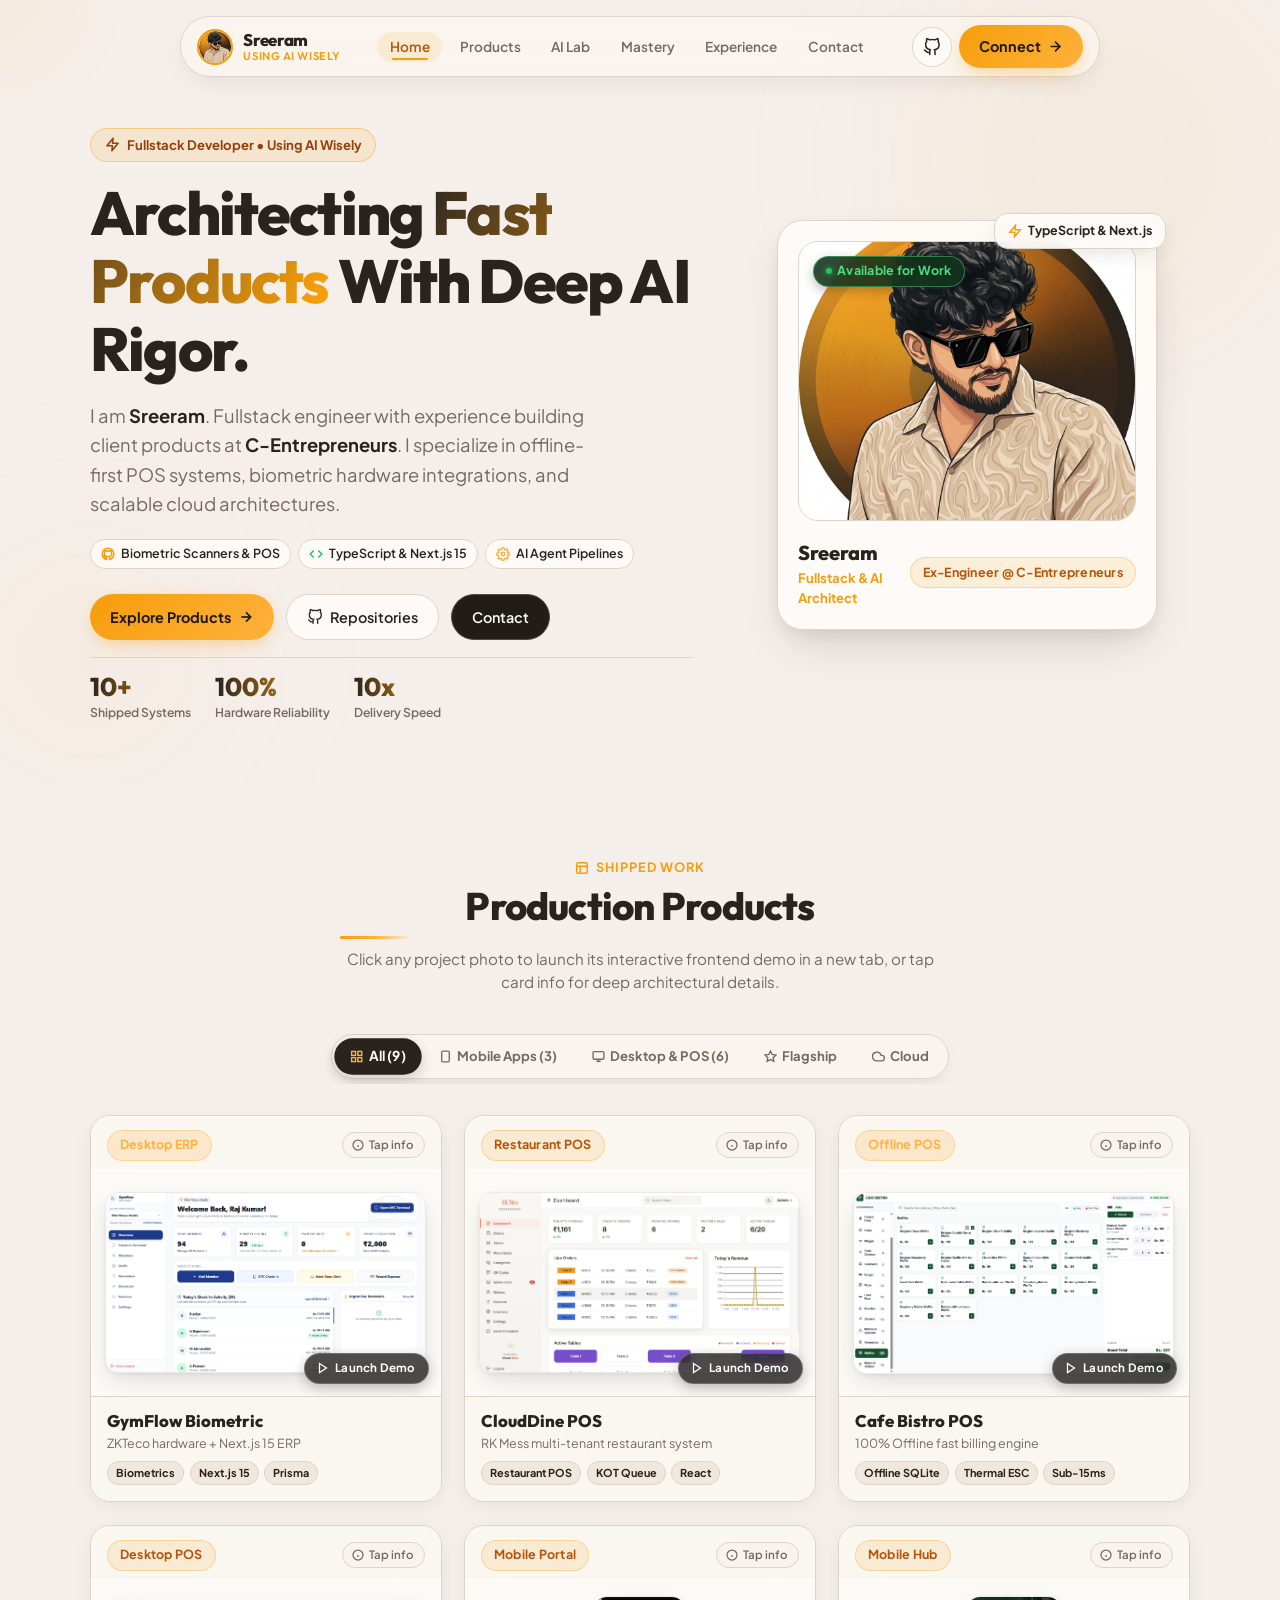
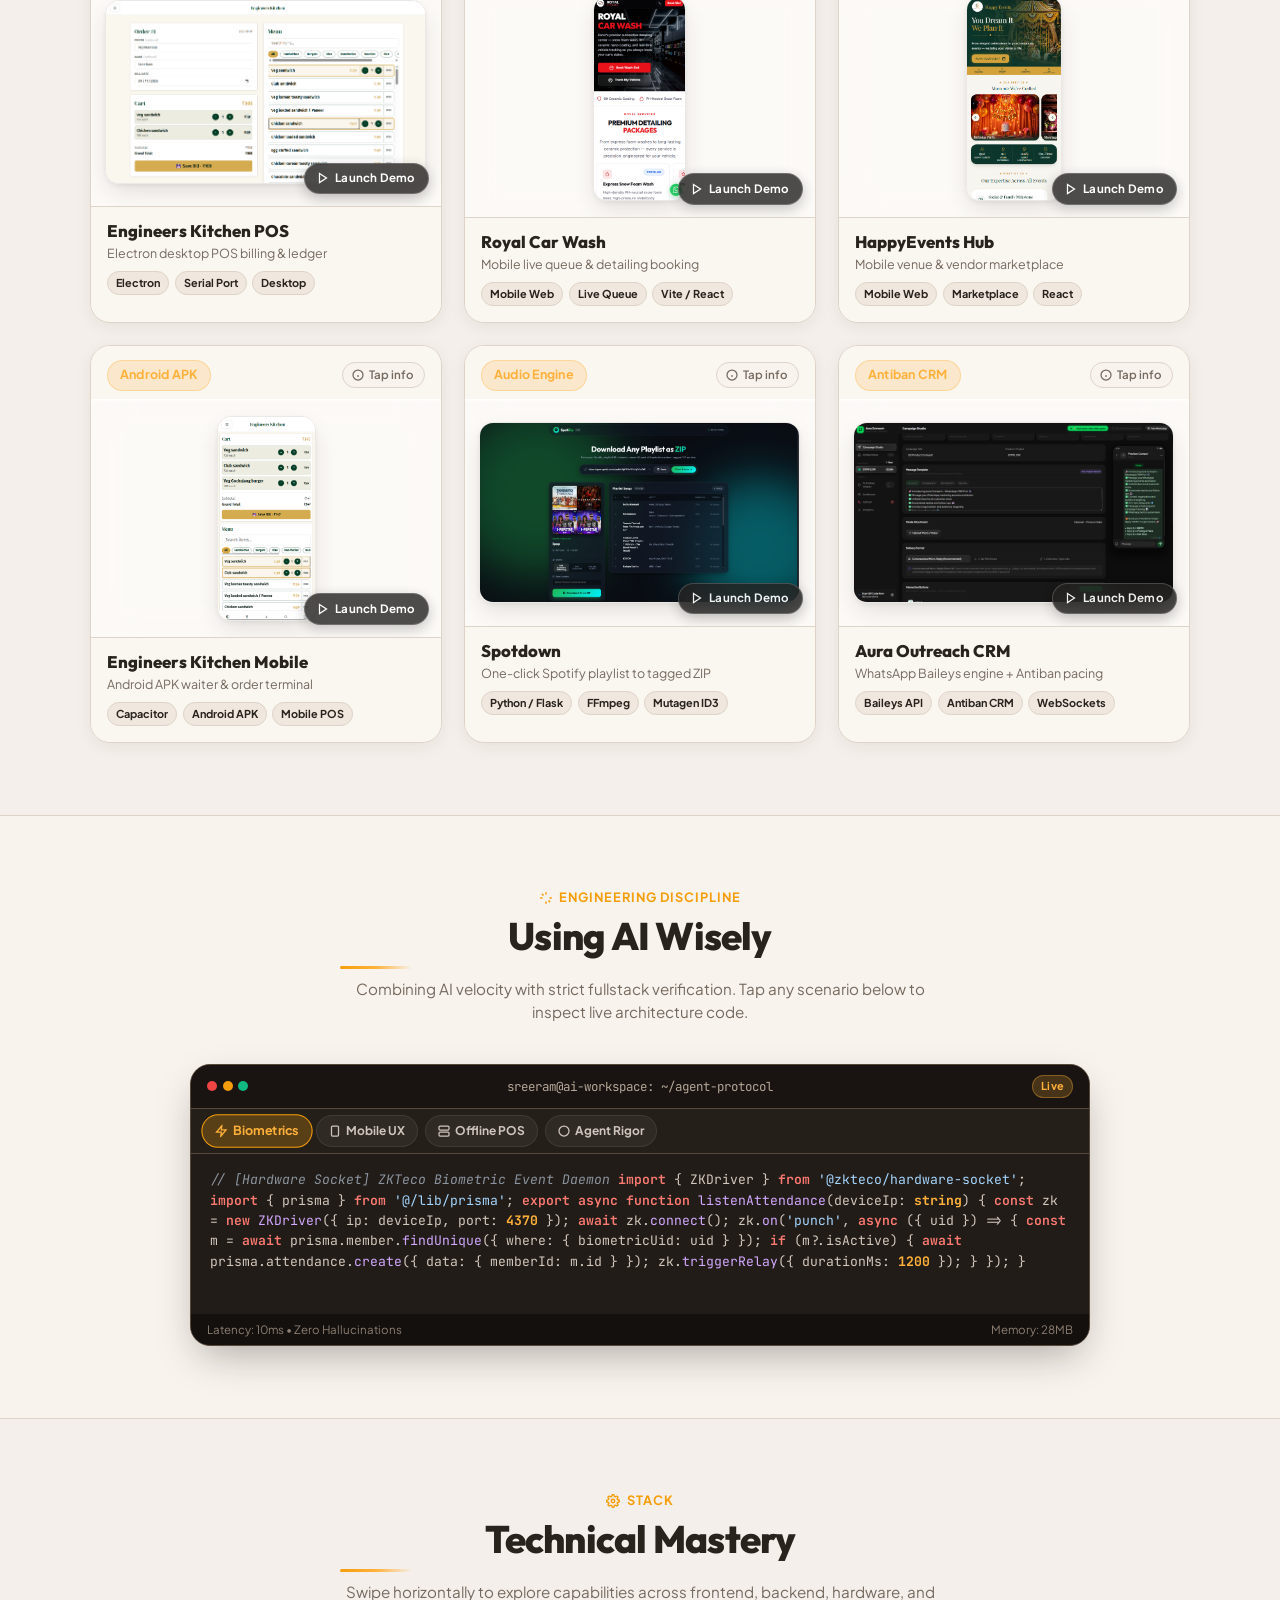
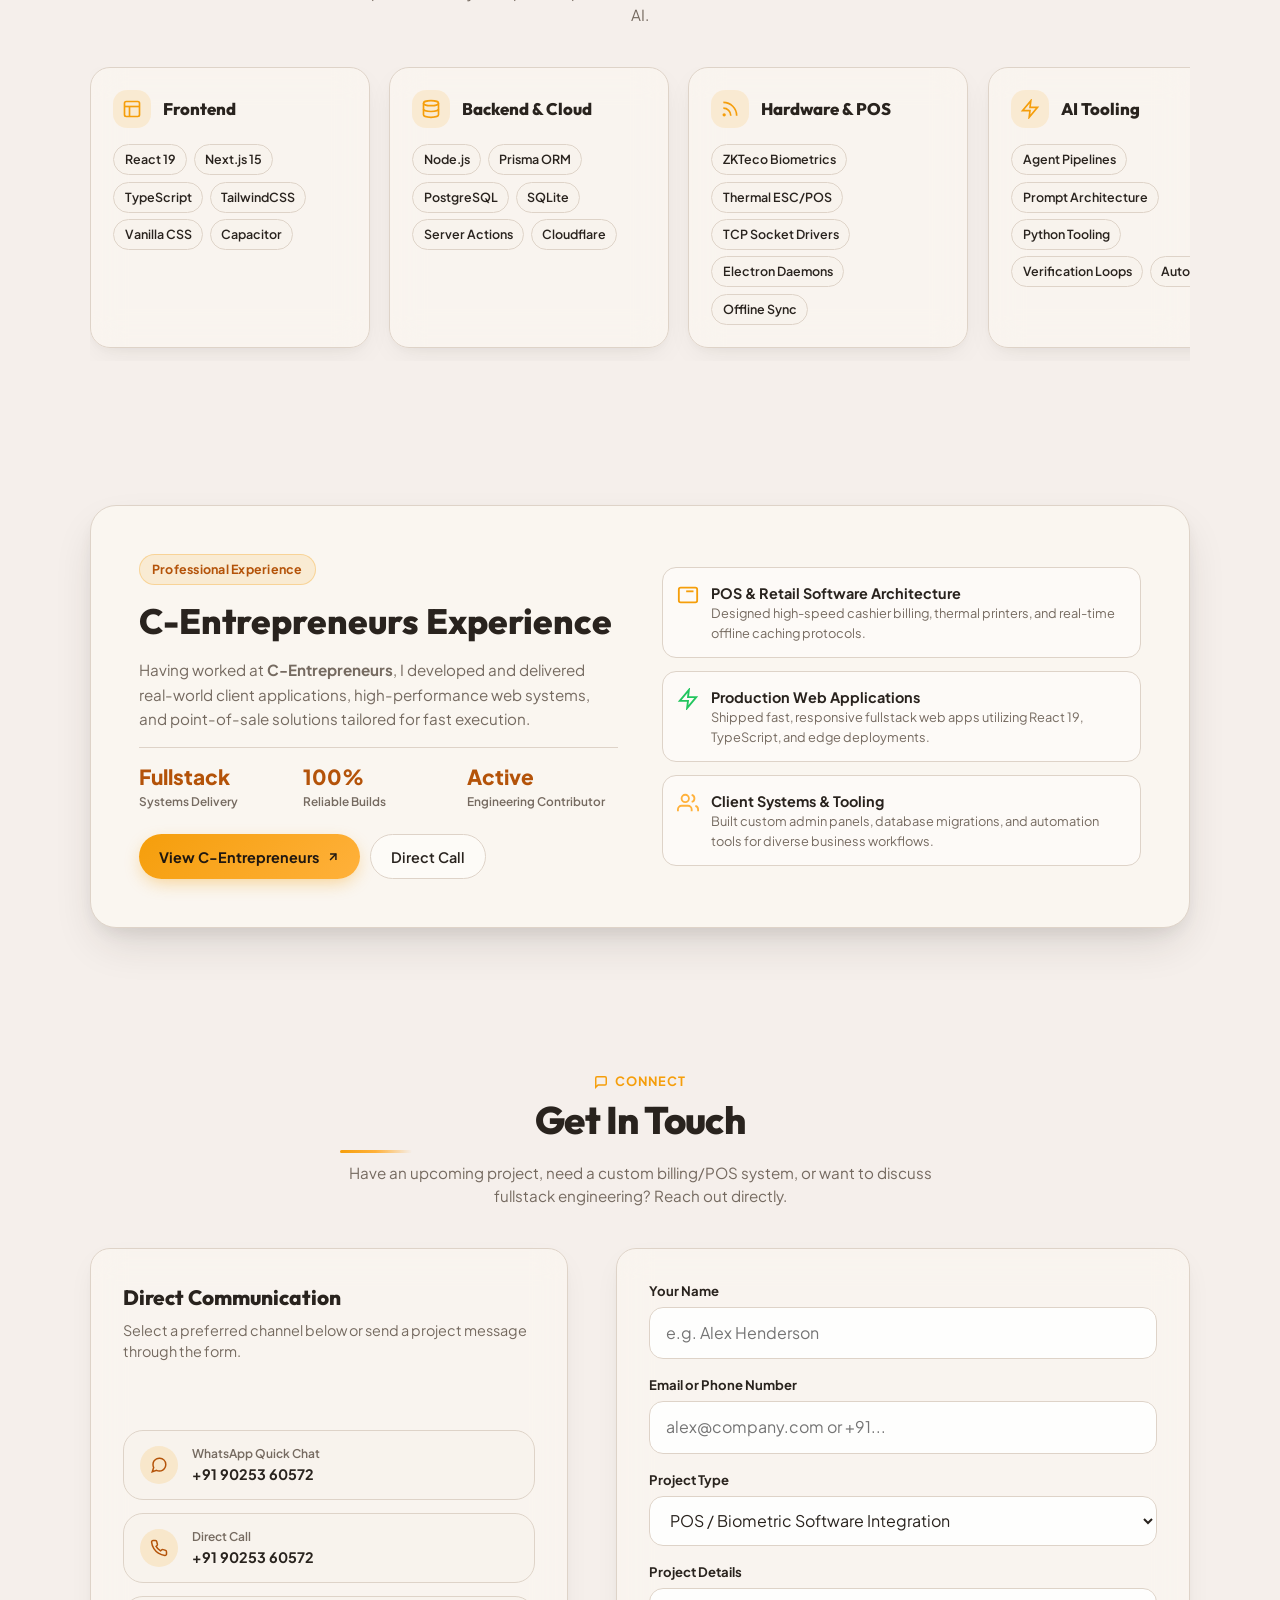
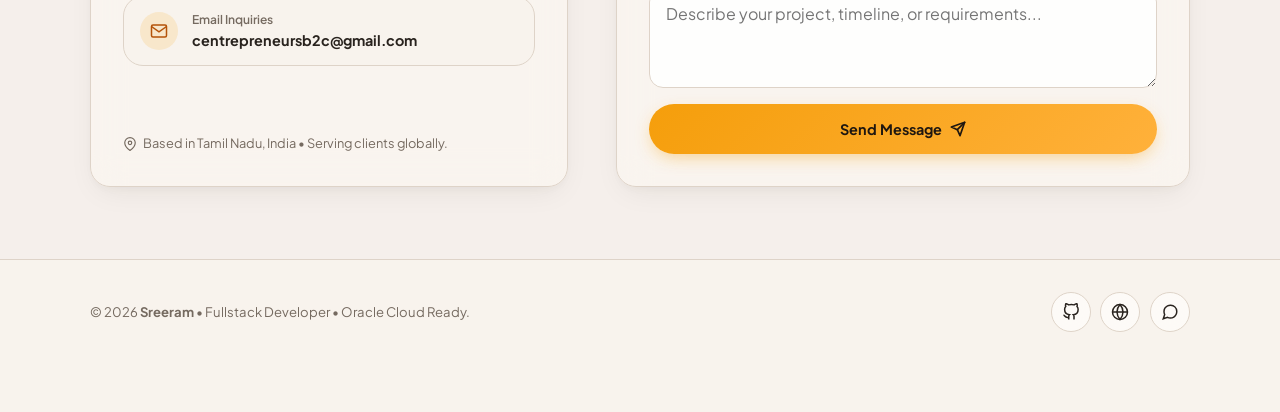
==== index.html @ 738920a9 "first commit" ====
<!DOCTYPE html>
<html lang="en">
<head>
  <meta charset="UTF-8">
  <meta name="viewport" content="width=device-width, initial-scale=1.0, maximum-scale=1.0, user-scalable=no, viewport-fit=cover">
  <title>Sreeram | Fullstack Developer & AI Engineer</title>
  <meta name="description" content="Portfolio of Sreeram — Fullstack Developer & AI Engineer. Experienced with C-Entrepreneurs. Specializing in high-performance web apps, POS systems, and agentic AI.">
  <meta name="theme-color" content="#F5EFEB">

  <!-- Google Fonts -->
  <link rel="preconnect" href="https://fonts.googleapis.com">
  <link rel="preconnect" href="https://fonts.gstatic.com" crossorigin>
  <link href="https://fonts.googleapis.com/css2?family=JetBrains+Mono:wght@400;500;700&family=Outfit:wght@500;600;700;800&family=Plus+Jakarta+Sans:wght@400;500;600;700;800&display=swap" rel="stylesheet">

  <link rel="stylesheet" href="style.css">
  <link rel="stylesheet" href="animations.css">
  <link rel="icon" type="image/png" href="assets/images/sreeram-avatar.png">
</head>
<body>

  <!-- ========================================================================
       MOBILE TOP BAR (Sticky Monogram Header)
       ======================================================================== -->
  <header class="mobile-top-bar" id="mobile-top-bar">
    <a href="#hero" class="nav-brand">
      <img src="assets/images/sreeram-avatar.png" alt="Sreeram" class="brand-avatar">
      <div class="brand-text">
        <span class="brand-name">Sreeram</span>
        <span class="brand-sub">Fullstack & AI</span>
      </div>
    </a>
    <div style="display: flex; gap: 0.4rem; align-items: center;">
      <a href="https://github.com/sreeram0242-bot" target="_blank" rel="noopener noreferrer" class="btn btn-secondary btn-icon" aria-label="GitHub Profile">
        <svg width="18" height="18" viewBox="0 0 24 24" fill="none" stroke="currentColor" stroke-width="2" stroke-linecap="round" stroke-linejoin="round" class="anim-float"><path d="M9 19c-5 1.5-5-2.5-7-3m14 6v-3.87a3.37 3.37 0 0 0-.94-2.61c3.14-.35 6.44-1.54 6.44-7A5.44 5.44 0 0 0 20 4.77 5.07 5.07 0 0 0 19.91 1S18.73.65 16 2.48a13.38 13.38 0 0 0-7 0C6.27.65 5.09 1 5.09 1A5.07 5.07 0 0 0 5 4.77a5.44 5.44 0 0 0-1.5 3.78c0 5.42 3.3 6.61 6.44 7A3.37 3.37 0 0 0 9 18.13V22"></path></svg>
      </a>
      <a href="https://wa.me/919025360572" target="_blank" rel="noopener noreferrer" class="btn btn-primary" style="padding: 0.45rem 0.8rem; font-size: 0.78rem;">
        Chat
      </a>
    </div>
  </header>

  <!-- ========================================================================
       DESKTOP FLOATING NAVIGATION BAR (Glassmorphism Pill)
       ======================================================================== -->
  <header class="header-desktop">
    <div class="container">
      <nav class="desktop-nav-wrap">
        <a href="#hero" class="nav-brand">
          <img src="assets/images/sreeram-avatar.png" alt="Sreeram" class="brand-avatar">
          <div class="brand-text">
            <span class="brand-name">Sreeram</span>
            <span class="brand-sub">Using AI Wisely</span>
          </div>
        </a>

        <ul class="nav-links">
          <li><a href="#hero" class="nav-link active">Home</a></li>
          <li><a href="#projects" class="nav-link">Products</a></li>
          <li><a href="#ai-engine" class="nav-link">AI Lab</a></li>
          <li><a href="#skills" class="nav-link">Mastery</a></li>
          <li><a href="#agency" class="nav-link">Experience</a></li>
          <li><a href="#contact" class="nav-link">Contact</a></li>
        </ul>

        <div class="nav-actions">
          <a href="https://github.com/sreeram0242-bot" target="_blank" rel="noopener noreferrer" class="btn btn-secondary btn-icon" title="View GitHub">
            <svg width="18" height="18" viewBox="0 0 24 24" fill="none" stroke="currentColor" stroke-width="2" stroke-linecap="round" stroke-linejoin="round" class="anim-float"><path d="M9 19c-5 1.5-5-2.5-7-3m14 6v-3.87a3.37 3.37 0 0 0-.94-2.61c3.14-.35 6.44-1.54 6.44-7A5.44 5.44 0 0 0 20 4.77 5.07 5.07 0 0 0 19.91 1S18.73.65 16 2.48a13.38 13.38 0 0 0-7 0C6.27.65 5.09 1 5.09 1A5.07 5.07 0 0 0 5 4.77a5.44 5.44 0 0 0-1.5 3.78c0 5.42 3.3 6.61 6.44 7A3.37 3.37 0 0 0 9 18.13V22"></path></svg>
          </a>
          <a href="#contact" class="btn btn-primary">
            <span>Connect</span>
            <svg width="15" height="15" viewBox="0 0 24 24" fill="none" stroke="currentColor" stroke-width="2.5" stroke-linecap="round" stroke-linejoin="round"><line x1="5" y1="12" x2="19" y2="12"></line><polyline points="12 5 19 12 12 19"></polyline></svg>
          </a>
        </div>
      </nav>
    </div>
  </header>

  <!-- ========================================================================
       HERO SECTION
       ======================================================================== -->
  <section class="hero" id="hero">
    <div class="container">
      <div class="hero-grid">
        
        <!-- Left: Text & Bio -->
        <div class="hero-content">
          <div class="hero-pill-badge">
            <svg width="15" height="15" viewBox="0 0 24 24" fill="none" stroke="currentColor" stroke-width="2.5" stroke-linecap="round" stroke-linejoin="round" class="anim-pulse"><polygon points="13 2 3 14 12 14 11 22 21 10 12 10 13 2"></polygon></svg>
            <span>Fullstack Developer &bull; Using AI Wisely</span>
          </div>

          <h1 class="hero-title">
            Architecting <span class="highlight-text">Fast Products</span> With Deep AI Rigor.
          </h1>

          <p class="hero-tagline">
            I am <strong>Sreeram</strong>. Fullstack engineer with experience building client products at <strong>C-Entrepreneurs</strong>. I specialize in offline-first POS systems, biometric hardware integrations, and scalable cloud architectures.
          </p>

          <!-- Relocated Biometric & Hardware Badge into Specialization Strip -->
          <div class="hero-specialization-strip">
            <span class="spec-pill">
              <svg width="14" height="14" viewBox="0 0 24 24" fill="none" stroke="#F59E0B" stroke-width="2.5" class="anim-pulse"><path d="M12 2a10 10 0 0 0-10 10c0 4.42 2.87 8.17 6.84 9.5.5.08.66-.23.66-.5v-1.69c-2.77.6-3.36-1.34-3.36-1.34-.46-1.16-1.11-1.47-1.11-1.47-.91-.62.07-.6.07-.6 1 .07 1.53 1.03 1.53 1.03.87 1.52 2.34 1.07 2.91.83.1-.65.35-1.09.63-1.34-2.22-.25-4.55-1.11-4.55-4.92 0-1.11.38-2 1.03-2.71-.1-.25-.45-1.29.1-2.64 0 0 .84-.27 2.75 1.02.79-.22 1.65-.33 2.5-.33.85 0 1.71.11 2.5.33 1.91-1.29 2.75-1.02 2.75-1.02.55 1.35.2 2.39.1 2.64.65.71 1.03 1.6 1.03 2.71 0 3.82-2.34 4.66-4.57 4.91.36.31.69.92.69 1.85V21c0 .27.16.59.67.5C19.14 20.16 22 16.42 22 12A10 10 0 0 0 12 2z"></path></svg>
              <span>Biometric Scanners & POS</span>
            </span>
            <span class="spec-pill">
              <svg width="14" height="14" viewBox="0 0 24 24" fill="none" stroke="#22C55E" stroke-width="2.5" class="anim-float"><polyline points="16 18 22 12 16 6"></polyline><polyline points="8 6 2 12 8 18"></polyline></svg>
              <span>TypeScript & Next.js 15</span>
            </span>
            <span class="spec-pill">
              <svg width="14" height="14" viewBox="0 0 24 24" fill="none" stroke="#FFB13B" stroke-width="2.5" class="anim-spin-slow"><circle cx="12" cy="12" r="3"></circle><path d="M19.4 15a1.65 1.65 0 0 0 .33 1.82l.06.06a2 2 0 0 1 0 2.83 2 2 0 0 1-2.83 0l-.06-.06a1.65 1.65 0 0 0-1.82-.33 1.65 1.65 0 0 0-1 1.51V21a2 2 0 0 1-2 2 2 2 0 0 1-2-2v-.09A1.65 1.65 0 0 0 9 19.4a1.65 1.65 0 0 0-1.82.33l-.06.06a2 2 0 0 1-2.83 0 2 2 0 0 1 0-2.83l.06-.06a1.65 1.65 0 0 0 .33-1.82 1.65 1.65 0 0 0-1.51-1H3a2 2 0 0 1-2-2 2 2 0 0 1 2-2h.09A1.65 1.65 0 0 0 4.6 9a1.65 1.65 0 0 0-.33-1.82l-.06-.06a2 2 0 0 1 0-2.83 2 2 0 0 1 2.83 0l.06.06a1.65 1.65 0 0 0 1.82.33H9a1.65 1.65 0 0 0 1-1.51V3a2 2 0 0 1 2-2 2 2 0 0 1 2 2v.09a1.65 1.65 0 0 0 1 1.51 1.65 1.65 0 0 0 1.82-.33l.06-.06a2 2 0 0 1 2.83 0 2 2 0 0 1 0 2.83l-.06.06a1.65 1.65 0 0 0-.33 1.82V9a1.65 1.65 0 0 0 1.51 1H21a2 2 0 0 1 2 2 2 2 0 0 1-2 2h-.09a1.65 1.65 0 0 0-1.51 1z"></path></svg>
              <span>AI Agent Pipelines</span>
            </span>
          </div>

          <div class="hero-actions">
            <a href="#projects" class="btn btn-primary" id="btn-hero-projects">
              <span>Explore Products</span>
              <svg width="16" height="16" viewBox="0 0 24 24" fill="none" stroke="currentColor" stroke-width="2.5"><line x1="5" y1="12" x2="19" y2="12"></line><polyline points="12 5 19 12 12 19"></polyline></svg>
            </a>
            <a href="https://github.com/sreeram0242-bot" target="_blank" rel="noopener noreferrer" class="btn btn-secondary">
              <svg width="16" height="16" viewBox="0 0 24 24" fill="none" stroke="currentColor" stroke-width="2"><path d="M9 19c-5 1.5-5-2.5-7-3m14 6v-3.87a3.37 3.37 0 0 0-.94-2.61c3.14-.35 6.44-1.54 6.44-7A5.44 5.44 0 0 0 20 4.77 5.07 5.07 0 0 0 19.91 1S18.73.65 16 2.48a13.38 13.38 0 0 0-7 0C6.27.65 5.09 1 5.09 1A5.07 5.07 0 0 0 5 4.77a5.44 5.44 0 0 0-1.5 3.78c0 5.42 3.3 6.61 6.44 7A3.37 3.37 0 0 0 9 18.13V22"></path></svg>
              <span>Repositories</span>
            </a>
            <a href="#contact" class="btn btn-dark">
              <span>Contact</span>
            </a>
          </div>

          <div class="hero-metrics">
            <div class="metric-item">
              <div class="metric-number">10<span>+</span></div>
              <div class="metric-label">Shipped Systems</div>
            </div>
            <div class="metric-item">
              <div class="metric-number">100<span>%</span></div>
              <div class="metric-label">Hardware Reliability</div>
            </div>
            <div class="metric-item">
              <div class="metric-number">10<span>x</span></div>
              <div class="metric-label">Delivery Speed</div>
            </div>
          </div>
        </div>

        <!-- Right: Avatar Card with New Vector Warm BG -->
        <div class="hero-visual">
          <div class="hero-card" id="hero-card">
            
            <div class="hero-card-img-wrap">
              <img src="assets/images/sreeram-avatar.png" alt="Sreeram Vector" class="hero-card-img">
              <div class="hero-card-badge">
                <span class="badge badge-live">Available for Work</span>
              </div>
            </div>

            <div class="hero-card-info">
              <div>
                <h3 class="hero-card-name">Sreeram</h3>
                <p class="hero-card-role">Fullstack & AI Architect</p>
              </div>
              <!-- Corrected affiliation -->
              <span class="badge badge-warm">Ex-Engineer @ C-Entrepreneurs</span>
            </div>

            <!-- Single Floating Chip (Clean, no overflow) -->
            <div class="floating-chip">
              <svg width="14" height="14" viewBox="0 0 24 24" fill="none" stroke="#F59E0B" stroke-width="2.5" class="anim-pulse"><polygon points="13 2 3 14 12 14 11 22 21 10 12 10 13 2"></polygon></svg>
              <span>TypeScript & Next.js</span>
            </div>
          </div>
        </div>

      </div>
    </div>
  </section>

  <!-- ========================================================================
       PRODUCTS SECTION (SHORTENED TABS & INSTAGRAM RATIO 4:5 CARDS)
       ======================================================================== -->
  <section class="section" id="projects">
    <div class="container">
      <div class="section-header">
        <p class="section-subtitle">
          <svg width="14" height="14" viewBox="0 0 24 24" fill="none" stroke="currentColor" stroke-width="2.5" class="anim-float"><rect x="3" y="3" width="18" height="18" rx="2" ry="2"></rect><line x1="3" y1="9" x2="21" y2="9"></line><line x1="9" y1="21" x2="9" y2="9"></line></svg>
          <span>Shipped Work</span>
        </p>
        <h2 class="section-title">Production Products</h2>
        <p class="section-desc">
          Click any project photo to launch its interactive frontend demo in a new tab, or tap card info for deep architectural details.
        </p>
      </div>

      <!-- Shortened Horizontally Scrollable Glassmorphism Tab Bar -->
      <div class="tabs-container">
        <div class="glass-tabs-bar" role="tablist">
          <button class="glass-tab-btn active" data-filter="all" role="tab">
            <svg width="13" height="13" viewBox="0 0 24 24" fill="none" stroke="currentColor" stroke-width="2.5"><rect x="3" y="3" width="7" height="7"></rect><rect x="14" y="3" width="7" height="7"></rect><rect x="14" y="14" width="7" height="7"></rect><rect x="3" y="14" width="7" height="7"></rect></svg>
            <span>All (9)</span>
          </button>
          <button class="glass-tab-btn" data-filter="mobile" role="tab">
            <svg width="13" height="13" viewBox="0 0 24 24" fill="none" stroke="currentColor" stroke-width="2.5"><rect x="5" y="2" width="14" height="20" rx="2" ry="2"></rect><line x1="12" y1="18" x2="12.01" y2="18"></line></svg>
            <span>Mobile Apps (3)</span>
          </button>
          <button class="glass-tab-btn" data-filter="desktop" role="tab">
            <svg width="13" height="13" viewBox="0 0 24 24" fill="none" stroke="currentColor" stroke-width="2.5"><rect x="2" y="3" width="20" height="14" rx="2"></rect><line x1="8" y1="21" x2="16" y2="21"></line><line x1="12" y1="17" x2="12" y2="21"></line></svg>
            <span>Desktop & POS (6)</span>
          </button>
          <button class="glass-tab-btn" data-filter="flagship" role="tab">
            <svg width="13" height="13" viewBox="0 0 24 24" fill="none" stroke="currentColor" stroke-width="2.5" class="anim-pulse"><polygon points="12 2 15.09 8.26 22 9.27 17 14.14 18.18 21.02 12 17.77 5.82 21.02 7 14.14 2 9.27 8.91 8.26 12 2"></polygon></svg>
            <span>Flagship</span>
          </button>
          <button class="glass-tab-btn" data-filter="cloud" role="tab">
            <svg width="13" height="13" viewBox="0 0 24 24" fill="none" stroke="currentColor" stroke-width="2.5"><path d="M18 10h-1.26A8 8 0 1 0 9 20h9a5 5 0 0 0 0-10z"></path></svg>
            <span>Cloud</span>
          </button>
        </div>
      </div>

      <!-- Instagram Post Shape Ratio (4:5) Projects Reel & Grid -->
      <div class="projects-grid" id="projects-grid">

        <!-- 1. GymFlow Biometric Suite (Desktop Widescreen ERP) -->
        <article class="insta-project-card" data-category="flagship desktop pos" 
                 data-title="GymFlow Biometric Suite"
                 data-badge="Flagship System"
                 data-img="assets/images/projects/gymflow-admin.png"
                 data-demo="demos/gymflow/index.html"
                 data-desc="Industrial gym management platform directly integrated with physical ZKTeco biometric fingerprint readers via raw TCP hardware sockets. Manages automated member check-in verification, WhatsApp alert broadcasts, and daily ledger reconciliation."
                 data-features="Direct ZKTeco hardware socket protocol (Port 4370),Local background Node daemon proxy with automatic recovery,Prisma ORM with SQLite and PostgreSQL failover,Automated WhatsApp membership expiry & punch alerts,Thermal printer ESC/POS receipt generation"
                 data-tech="Next.js 15,TypeScript,Prisma,ZKTeco SDK,Node.js,Tailwind CSS"
                 data-github="https://github.com/sreeram0242-bot/Gym-Software"
                 data-live="demos/gymflow/index.html">
          <div class="insta-card-top">
            <span class="badge badge-featured">Desktop ERP</span>
            <span class="insta-tap-badge">
              <svg width="12" height="12" viewBox="0 0 24 24" fill="none" stroke="currentColor" stroke-width="2.5"><circle cx="12" cy="12" r="10"></circle><line x1="12" y1="16" x2="12" y2="12"></line><line x1="12" y1="8" x2="12.01" y2="8"></line></svg>
              <span>Tap info</span>
            </span>
          </div>
          <div class="card-canvas">
            <img src="assets/images/projects/gymflow-admin.png" alt="GymFlow Biometric Suite" class="project-photo" loading="lazy">
            <div class="card-demo-badge">
              <svg width="12" height="12" viewBox="0 0 24 24" fill="none" stroke="currentColor" stroke-width="2.5"><polygon points="5 3 19 12 5 21 5 3"></polygon></svg>
              <span>Launch Demo</span>
            </div>
          </div>
          <div class="insta-card-bottom">
            <h3 class="insta-title">GymFlow Biometric</h3>
            <p class="insta-subtitle">ZKTeco hardware + Next.js 15 ERP</p>
            <div class="insta-chips-row">
              <span class="insta-chip">Biometrics</span>
              <span class="insta-chip">Next.js 15</span>
              <span class="insta-chip">Prisma</span>
            </div>
          </div>
        </article>

        <!-- 2. CloudDine POS & Restaurant (Desktop Widescreen POS) -->
        <article class="insta-project-card" data-category="flagship desktop pos cloud"
                 data-title="CloudDine POS & Restaurant"
                 data-badge="Restaurant POS"
                 data-img="assets/images/projects/clouddine-rkmess.png"
                 data-demo="demos/clouddine/index.html"
                 data-desc="Multi-tenant restaurant management and waiter ordering system running live for RK Mess. Features instant kitchen order ticket (KOT) routing to kitchen displays, dual USB & Bluetooth ESC/POS thermal printing, and resilient offline order buffering."
                 data-features="Kitchen Order Ticket (KOT) real-time queue dispatch,Bluetooth & USB ESC/POS thermal printing engine,Cloudflare tunnels for secure zero-config remote access,Multi-tenant table layout and bill splitting manager,Daily cash flow & kitchen item velocity ledger"
                 data-tech="TypeScript,React,Thermal ESC/POS,WebSockets,Cloudflare"
                 data-github="https://github.com/sreeram0242-bot/clouddine-store"
                 data-live="demos/clouddine/index.html">
          <div class="insta-card-top">
            <span class="badge badge-warm">Restaurant POS</span>
            <span class="insta-tap-badge">
              <svg width="12" height="12" viewBox="0 0 24 24" fill="none" stroke="currentColor" stroke-width="2.5"><circle cx="12" cy="12" r="10"></circle><line x1="12" y1="16" x2="12" y2="12"></line><line x1="12" y1="8" x2="12.01" y2="8"></line></svg>
              <span>Tap info</span>
            </span>
          </div>
          <div class="card-canvas">
            <img src="assets/images/projects/clouddine-rkmess.png" alt="CloudDine POS" class="project-photo" loading="lazy">
            <div class="card-demo-badge">
              <svg width="12" height="12" viewBox="0 0 24 24" fill="none" stroke="currentColor" stroke-width="2.5"><polygon points="5 3 19 12 5 21 5 3"></polygon></svg>
              <span>Launch Demo</span>
            </div>
          </div>
          <div class="insta-card-bottom">
            <h3 class="insta-title">CloudDine POS</h3>
            <p class="insta-subtitle">RK Mess multi-tenant restaurant system</p>
            <div class="insta-chips-row">
              <span class="insta-chip">Restaurant POS</span>
              <span class="insta-chip">KOT Queue</span>
              <span class="insta-chip">React</span>
            </div>
          </div>
        </article>

        <!-- 3. Cafe Bistro 100% Offline POS Billing (Desktop Widescreen POS) -->
        <article class="insta-project-card" data-category="flagship desktop pos"
                 data-title="Cafe Bistro 100% Offline POS"
                 data-badge="Zero Latency POS"
                 data-img="assets/images/projects/cafebistro-offline-pos.png"
                 data-demo="demos/cafebistro/index.html"
                 data-desc="Ultra-fast, zero-dependency offline point-of-sale utility engineered for cafes and bistros. Operates 100% independent of internet connectivity with sub-15ms checkout speeds, local SQLite transaction journaling, and direct thermal printer dispatch."
                 data-features="100% offline standalone operational capability with zero cloud dependencies,Sub-15ms order dispatch and receipt rendering,Embedded SQLite database with automated daily JSON audit backups,Touch-optimized POS keypad with rapid modifier toggles,Instant ESC/POS thermal printer driver integration"
                 data-tech="JavaScript,SQLite Local,ESC/POS,Node.js,PWA"
                 data-github="https://github.com/sreeram0242-bot"
                 data-live="demos/cafebistro/index.html">
          <div class="insta-card-top">
            <span class="badge badge-featured">Offline POS</span>
            <span class="insta-tap-badge">
              <svg width="12" height="12" viewBox="0 0 24 24" fill="none" stroke="currentColor" stroke-width="2.5"><circle cx="12" cy="12" r="10"></circle><line x1="12" y1="16" x2="12" y2="12"></line><line x1="12" y1="8" x2="12.01" y2="8"></line></svg>
              <span>Tap info</span>
            </span>
          </div>
          <div class="card-canvas">
            <img src="assets/images/projects/cafebistro-offline-pos.png" alt="Cafe Bistro Offline POS" class="project-photo" loading="lazy">
            <div class="card-demo-badge">
              <svg width="12" height="12" viewBox="0 0 24 24" fill="none" stroke="currentColor" stroke-width="2.5"><polygon points="5 3 19 12 5 21 5 3"></polygon></svg>
              <span>Launch Demo</span>
            </div>
          </div>
          <div class="insta-card-bottom">
            <h3 class="insta-title">Cafe Bistro POS</h3>
            <p class="insta-subtitle">100% Offline fast billing engine</p>
            <div class="insta-chips-row">
              <span class="insta-chip">Offline SQLite</span>
              <span class="insta-chip">Thermal ESC</span>
              <span class="insta-chip">Sub-15ms</span>
            </div>
          </div>
        </article>

        <!-- 4. Engineers Kitchen Desktop POS (Desktop Widescreen Application) -->
        <article class="insta-project-card" data-category="desktop pos"
                 data-title="Engineers Kitchen Desktop POS"
                 data-badge="Desktop Utility"
                 data-img="assets/images/projects/engineers-kitchen-pos.png"
                 data-demo="demos/engineers-kitchen-pos/index.html"
                 data-desc="Dedicated desktop billing and restaurant ordering system packaged with Electron. Direct serial port access enables instantaneous receipt printing, hardware cash drawer kick, and reliable offline order recording."
                 data-features="Native Electron executable with offline SQLite storage,Direct USB & COM serial port printer communication,Automatic cash drawer solenoid kick on payment completion,Category item quick-select matrix with combo meal discounts,Exportable end-of-day sales auditing spreadsheets"
                 data-tech="Electron,Node.js,SQLite,Serial Port API,CSS3"
                 data-github="https://github.com/sreeram0242-bot/offermonitor-IDE"
                 data-live="demos/engineers-kitchen-pos/index.html">
          <div class="insta-card-top">
            <span class="badge badge-warm">Desktop POS</span>
            <span class="insta-tap-badge">
              <svg width="12" height="12" viewBox="0 0 24 24" fill="none" stroke="currentColor" stroke-width="2.5"><circle cx="12" cy="12" r="10"></circle><line x1="12" y1="16" x2="12" y2="12"></line><line x1="12" y1="8" x2="12.01" y2="8"></line></svg>
              <span>Tap info</span>
            </span>
          </div>
          <div class="card-canvas">
            <img src="assets/images/projects/engineers-kitchen-pos.png" alt="Engineers Kitchen Desktop" class="project-photo" loading="lazy">
            <div class="card-demo-badge">
              <svg width="12" height="12" viewBox="0 0 24 24" fill="none" stroke="currentColor" stroke-width="2.5"><polygon points="5 3 19 12 5 21 5 3"></polygon></svg>
              <span>Launch Demo</span>
            </div>
          </div>
          <div class="insta-card-bottom">
            <h3 class="insta-title">Engineers Kitchen POS</h3>
            <p class="insta-subtitle">Electron desktop POS billing & ledger</p>
            <div class="insta-chips-row">
              <span class="insta-chip">Electron</span>
              <span class="insta-chip">Serial Port</span>
              <span class="insta-chip">Desktop</span>
            </div>
          </div>
        </article>

        <!-- 5. Royal Car Wash Detailing Portal (Mobile Web App) -->
        <article class="insta-project-card" data-category="mobile cloud"
                 data-title="Royal Car Wash Detailing Portal"
                 data-badge="Mobile Portal"
                 data-img="assets/images/projects/royal-carwash.png"
                 data-demo="demos/royal-carwash/index.html"
                 data-desc="Customer vehicle detailing booking and management platform. Provides customers with vehicle package selection, instant slot scheduling, queue status inspection, and provides staff with a bay queue management dashboard."
                 data-features="Live queue scheduling and slot reservation locking,Vehicle category service pricing calculator,Real-time admin queue inspection and bay assignment board,Automated booking SMS confirmations and digital receipt tracker,Mobile responsive booking flow with high conversion"
                 data-tech="Vite,React,Node.js,Tailwind CSS,Vercel"
                 data-github="https://github.com/sreeram0242-bot/Royal-Carwash"
                 data-live="demos/royal-carwash/index.html">
          <div class="insta-card-top">
            <span class="badge badge-warm">Mobile Portal</span>
            <span class="insta-tap-badge">
              <svg width="12" height="12" viewBox="0 0 24 24" fill="none" stroke="currentColor" stroke-width="2.5"><circle cx="12" cy="12" r="10"></circle><line x1="12" y1="16" x2="12" y2="12"></line><line x1="12" y1="8" x2="12.01" y2="8"></line></svg>
              <span>Tap info</span>
            </span>
          </div>
          <div class="card-canvas">
            <img src="assets/images/projects/royal-carwash.png" alt="Royal Car Wash" class="project-photo" loading="lazy">
            <div class="card-demo-badge">
              <svg width="12" height="12" viewBox="0 0 24 24" fill="none" stroke="currentColor" stroke-width="2.5"><polygon points="5 3 19 12 5 21 5 3"></polygon></svg>
              <span>Launch Demo</span>
            </div>
          </div>
          <div class="insta-card-bottom">
            <h3 class="insta-title">Royal Car Wash</h3>
            <p class="insta-subtitle">Mobile live queue & detailing booking</p>
            <div class="insta-chips-row">
              <span class="insta-chip">Mobile Web</span>
              <span class="insta-chip">Live Queue</span>
              <span class="insta-chip">Vite / React</span>
            </div>
          </div>
        </article>

        <!-- 6. HappyEvents Marketplace (Mobile Coordination Hub) -->
        <article class="insta-project-card" data-category="mobile cloud"
                 data-title="HappyEvents Coordination Hub"
                 data-badge="Mobile Hub"
                 data-img="assets/images/projects/happy-events.png"
                 data-demo="demos/happy-events/index.html"
                 data-desc="Multi-vendor event management and venue booking marketplace connecting event hosts with decorators, caterers, photographers, and venue locations. Features instant quote estimators, vendor scheduling, and client inquiry pipelines."
                 data-features="Instant quotation calculation algorithms based on guest scale,Vendor coordination schedule matrix and availability calendars,Responsive client package builder with interactive pricing tiers,Automated inquiry routing and vendor notification pipelines,Venue layout preview and booking deposit workflow"
                 data-tech="React,TypeScript,Tailwind CSS,Bun,REST API"
                 data-github="https://github.com/sreeram0242-bot/HappyEvents"
                 data-live="demos/happy-events/index.html">
          <div class="insta-card-top">
            <span class="badge badge-warm">Mobile Hub</span>
            <span class="insta-tap-badge">
              <svg width="12" height="12" viewBox="0 0 24 24" fill="none" stroke="currentColor" stroke-width="2.5"><circle cx="12" cy="12" r="10"></circle><line x1="12" y1="16" x2="12" y2="12"></line><line x1="12" y1="8" x2="12.01" y2="8"></line></svg>
              <span>Tap info</span>
            </span>
          </div>
          <div class="card-canvas">
            <img src="assets/images/projects/happy-events.png" alt="HappyEvents" class="project-photo" loading="lazy">
            <div class="card-demo-badge">
              <svg width="12" height="12" viewBox="0 0 24 24" fill="none" stroke="currentColor" stroke-width="2.5"><polygon points="5 3 19 12 5 21 5 3"></polygon></svg>
              <span>Launch Demo</span>
            </div>
          </div>
          <div class="insta-card-bottom">
            <h3 class="insta-title">HappyEvents Hub</h3>
            <p class="insta-subtitle">Mobile venue & vendor marketplace</p>
            <div class="insta-chips-row">
              <span class="insta-chip">Mobile Web</span>
              <span class="insta-chip">Marketplace</span>
              <span class="insta-chip">React</span>
            </div>
          </div>
        </article>

        <!-- 7. Engineers Kitchen Mobile App (Handheld Waiter Terminal) -->
        <article class="insta-project-card" data-category="mobile pos"
                 data-title="Engineers Kitchen Mobile App"
                 data-badge="Android APK"
                 data-img="assets/images/projects/engineers-kitchen-mobile.png"
                 data-demo="demos/engineers-kitchen-mobile/index.html"
                 data-desc="Handheld Android mobile ordering and waiter terminal engineered with Capacitor. Floor staff take table orders directly on mobile screens, dispatching immediate KOTs over local WiFi to kitchen printers."
                 data-features="Native Android APK packaging using Capacitor bridge,Touch-optimized handheld interface for rapid table ordering,Direct WiFi ESC/POS thermal printer communication,Offline order queueing with automatic reconnect synchronization,High-contrast floor visibility layout"
                 data-tech="Capacitor,Android SDK,React,TypeScript,WebSockets"
                 data-github="https://github.com/sreeram0242-bot/offermonitor-IDE"
                 data-live="demos/engineers-kitchen-mobile/index.html">
          <div class="insta-card-top">
            <span class="badge badge-featured">Android APK</span>
            <span class="insta-tap-badge">
              <svg width="12" height="12" viewBox="0 0 24 24" fill="none" stroke="currentColor" stroke-width="2.5"><circle cx="12" cy="12" r="10"></circle><line x1="12" y1="16" x2="12" y2="12"></line><line x1="12" y1="8" x2="12.01" y2="8"></line></svg>
              <span>Tap info</span>
            </span>
          </div>
          <div class="card-canvas">
            <img src="assets/images/projects/engineers-kitchen-mobile.png" alt="Engineers Kitchen Mobile" class="project-photo" loading="lazy">
            <div class="card-demo-badge">
              <svg width="12" height="12" viewBox="0 0 24 24" fill="none" stroke="currentColor" stroke-width="2.5"><polygon points="5 3 19 12 5 21 5 3"></polygon></svg>
              <span>Launch Demo</span>
            </div>
          </div>
          <div class="insta-card-bottom">
            <h3 class="insta-title">Engineers Kitchen Mobile</h3>
            <p class="insta-subtitle">Android APK waiter & order terminal</p>
            <div class="insta-chips-row">
              <span class="insta-chip">Capacitor</span>
              <span class="insta-chip">Android APK</span>
              <span class="insta-chip">Mobile POS</span>
            </div>
          </div>
        </article>

        <!-- 8. Spotdown / SpotiZip (Python One-Click Spotify Playlist Archiver) -->
        <article class="insta-project-card" data-category="flagship desktop cloud"
                 data-title="Spotdown &bull; One-Click Spotify Archiver"
                 data-badge="Audio Engine"
                 data-img="assets/images/projects/spotdown.png"
                 data-demo="demos/spotdown/index.html"
                 data-desc="High-speed multithreaded desktop music archiver and playlist downloader. Automatically resolves Spotify tracks, pulls high-bitrate audio with zero console popups via headless FFmpeg & yt-dlp, injects high-res album art and ID3 metadata with Mutagen, and compiles playlists into a clean, tagged ZIP archive in one click."
                 data-features="One-click Spotify playlist URL parsing and instant track batch extraction,Multithreaded concurrent audio conversion via headless FFmpeg and yt-dlp,Automatic ID3 tag injection and high-res album cover embedding via Mutagen,Dynamic audio quality selection (128k Compact, 192k Balanced, 320k HQ),Zero-console background Windows daemon execution with native EXE packaging,Automated ZIP bundle compilation with clean filesystem sanitization"
                 data-tech="Python,Flask,FFmpeg,yt-dlp,Mutagen ID3,REST API,JavaScript,Tailwind"
                 data-github="https://github.com/sreeram0242-bot/Spotdown"
                 data-live="demos/spotdown/index.html">
          <div class="insta-card-top">
            <span class="badge badge-featured">Audio Engine</span>
            <span class="insta-tap-badge">
              <svg width="12" height="12" viewBox="0 0 24 24" fill="none" stroke="currentColor" stroke-width="2.5"><circle cx="12" cy="12" r="10"></circle><line x1="12" y1="16" x2="12" y2="12"></line><line x1="12" y1="8" x2="12.01" y2="8"></line></svg>
              <span>Tap info</span>
            </span>
          </div>
          <div class="card-canvas">
            <img src="assets/images/projects/spotdown.png" alt="Spotdown Spotify Playlist Downloader" class="project-photo" loading="lazy">
            <div class="card-demo-badge">
              <svg width="12" height="12" viewBox="0 0 24 24" fill="none" stroke="currentColor" stroke-width="2.5"><polygon points="5 3 19 12 5 21 5 3"></polygon></svg>
              <span>Launch Demo</span>
            </div>
          </div>
          <div class="insta-card-bottom">
            <h3 class="insta-title">Spotdown</h3>
            <p class="insta-subtitle">One-click Spotify playlist to tagged ZIP</p>
            <div class="insta-chips-row">
              <span class="insta-chip">Python / Flask</span>
              <span class="insta-chip">FFmpeg</span>
              <span class="insta-chip">Mutagen ID3</span>
            </div>
          </div>
        </article>

        <!-- 9. Aura Outreach • WhatsApp CRM Pro (Flagship Cloud & Desktop Outreach CRM) -->
        <article class="insta-project-card" data-category="flagship desktop cloud"
                 data-title="Aura Outreach &bull; WhatsApp CRM Pro"
                 data-badge="Antiban CRM"
                 data-img="assets/images/projects/whatsapp-crm.png"
                 data-demo="demos/whatsapp-crm/index.html"
                 data-desc="Enterprise-grade WhatsApp outreach and automated campaign management CRM built on Node.js and Baileys WhatsApp Web API. Features an intelligent antiban pacing engine with randomized delays, multi-variable spintax templates, instant QR session synchronization, and a live unified customer inbox."
                 data-features="Direct Baileys WhatsApp Web API socket engine with multi-session persistence,Antiban pacing engine with randomized delays human typing simulation & spintax,Automated campaign studio with CSV contact import & custom variable placeholders,Real-time unified inbox for two-way live customer chat and automated triggers,Interactive QR code terminal for instant one-scan WhatsApp device pairing,Delivery analytics pipeline tracking real-time sent delivered read and reply rates"
                 data-tech="Node.js,Baileys,WebSockets,Tailwind CSS,Express,Pino"
                 data-github="https://github.com/sreeram0242-bot/Whatsapp-CRM"
                 data-live="demos/whatsapp-crm/index.html">
          <div class="insta-card-top">
            <span class="badge badge-featured">Antiban CRM</span>
            <span class="insta-tap-badge">
              <svg width="12" height="12" viewBox="0 0 24 24" fill="none" stroke="currentColor" stroke-width="2.5"><circle cx="12" cy="12" r="10"></circle><line x1="12" y1="16" x2="12" y2="12"></line><line x1="12" y1="8" x2="12.01" y2="8"></line></svg>
              <span>Tap info</span>
            </span>
          </div>
          <div class="card-canvas">
            <img src="assets/images/projects/whatsapp-crm.png" alt="Aura Outreach WhatsApp CRM" class="project-photo" loading="lazy">
            <div class="card-demo-badge">
              <svg width="12" height="12" viewBox="0 0 24 24" fill="none" stroke="currentColor" stroke-width="2.5"><polygon points="5 3 19 12 5 21 5 3"></polygon></svg>
              <span>Launch Demo</span>
            </div>
          </div>
          <div class="insta-card-bottom">
            <h3 class="insta-title">Aura Outreach CRM</h3>
            <p class="insta-subtitle">WhatsApp Baileys engine + Antiban pacing</p>
            <div class="insta-chips-row">
              <span class="insta-chip">Baileys API</span>
              <span class="insta-chip">Antiban CRM</span>
              <span class="insta-chip">WebSockets</span>
            </div>
          </div>
        </article>

      </div>

      <!-- Mobile Horizontal Swipe Cue Indicator -->
      <div class="projects-swipe-cue">
        <svg width="14" height="14" viewBox="0 0 24 24" fill="none" stroke="currentColor" stroke-width="2.5" class="anim-float"><line x1="5" y1="12" x2="19" y2="12"></line><polyline points="12 5 19 12 12 19"></polyline></svg>
        <span>Swipe horizontally to explore projects &bull; Click photo to launch demo &bull; Tap info for details</span>
      </div>
    </div>
  </section>

  <!-- ========================================================================
       PROJECT DETAILS MODAL / MOBILE BOTTOM SHEET
       ======================================================================== -->
  <div class="project-modal-backdrop" id="project-modal" role="dialog" aria-modal="true" aria-hidden="true">
    <div class="project-modal-dialog">
      <button class="modal-close-btn" id="modal-close-btn" aria-label="Close details">
        <svg width="18" height="18" viewBox="0 0 24 24" fill="none" stroke="currentColor" stroke-width="2.5"><line x1="18" y1="6" x2="6" y2="18"></line><line x1="6" y1="6" x2="18" y2="18"></line></svg>
      </button>

      <div class="modal-banner-wrap" id="modal-banner-wrap" style="cursor: pointer;" title="Click to launch interactive demo UI in a new tab">
        <img src="" alt="" id="modal-img" class="modal-banner-img">
        <div class="modal-demo-floating-hint">
          <svg width="13" height="13" viewBox="0 0 24 24" fill="none" stroke="currentColor" stroke-width="2.5"><polygon points="5 3 19 12 5 21 5 3"></polygon></svg>
          <span>Click to Launch Demo UI</span>
        </div>
      </div>

      <div class="modal-content">
        <div class="modal-header-info">
          <div style="display: flex; gap: 0.5rem; align-items: center;">
            <span class="badge badge-warm" id="modal-badge">Project</span>
          </div>
          <h2 class="modal-title" id="modal-title">Project Title</h2>
          <p class="modal-description" id="modal-desc">Detailed explanation goes here.</p>
        </div>

        <div class="modal-feature-box">
          <div class="modal-feature-title">
            <svg width="14" height="14" viewBox="0 0 24 24" fill="none" stroke="currentColor" stroke-width="2.5" class="anim-pulse"><polygon points="12 2 15.09 8.26 22 9.27 17 14.14 18.18 21.02 12 17.77 5.82 21.02 7 14.14 2 9.27 8.91 8.26 12 2"></polygon></svg>
            <span>Key Engineering Highlights</span>
          </div>
          <ul class="modal-feature-list" id="modal-features-list">
            <!-- Populated via JS -->
          </ul>
        </div>

        <div>
          <div style="font-size: 0.78rem; font-weight: 700; color: var(--text-muted); margin-bottom: 0.4rem; text-transform: uppercase;">
            Technologies Applied
          </div>
          <div class="insta-chips-row" id="modal-tech-list">
            <!-- Populated via JS -->
          </div>
        </div>

        <div class="modal-actions">
          <a href="#" target="_blank" rel="noopener noreferrer" class="btn btn-primary" id="modal-demo-btn">
            <svg width="16" height="16" viewBox="0 0 24 24" fill="none" stroke="currentColor" stroke-width="2.5"><polygon points="5 3 19 12 5 21 5 3"></polygon></svg>
            <span>Launch Interactive Demo UI</span>
          </a>
          <a href="#" target="_blank" rel="noopener noreferrer" class="btn btn-secondary" id="modal-github-btn">
            <svg width="16" height="16" viewBox="0 0 24 24" fill="none" stroke="currentColor" stroke-width="2"><path d="M9 19c-5 1.5-5-2.5-7-3m14 6v-3.87a3.37 3.37 0 0 0-.94-2.61c3.14-.35 6.44-1.54 6.44-7A5.44 5.44 0 0 0 20 4.77 5.07 5.07 0 0 0 19.91 1S18.73.65 16 2.48a13.38 13.38 0 0 0-7 0C6.27.65 5.09 1 5.09 1A5.07 5.07 0 0 0 5 4.77a5.44 5.44 0 0 0-1.5 3.78c0 5.42 3.3 6.61 6.44 7A3.37 3.37 0 0 0 9 18.13V22"></path></svg>
            <span>View GitHub Code</span>
          </a>
        </div>
      </div>
    </div>
  </div>

  <!-- ========================================================================
       AI LAB (REDUCED HEIGHT & STREAMLINED TABS)
       ======================================================================== -->
  <section class="section ai-section" id="ai-engine">
    <div class="container">
      <div class="section-header">
        <p class="section-subtitle">
          <svg width="14" height="14" viewBox="0 0 24 24" fill="none" stroke="currentColor" stroke-width="2.5" class="anim-wiggle"><path d="M12 2v4m0 12v4M4.93 4.93l2.83 2.83m8.48 8.48l2.83 2.83M2 12h4m12 0h4"></path></svg>
          <span>Engineering Discipline</span>
        </p>
        <h2 class="section-title">Using AI Wisely</h2>
        <p class="section-desc">
          Combining AI velocity with strict fullstack verification. Tap any scenario below to inspect live architecture code.
        </p>
      </div>

      <!-- Compact Terminal Card (Reduced Height) -->
      <div class="terminal-compact-card">
        <div class="terminal-top-strip">
          <div class="terminal-dots">
            <div class="terminal-dot dot-red"></div>
            <div class="terminal-dot dot-yellow"></div>
            <div class="terminal-dot dot-green"></div>
          </div>
          <span style="font-family: var(--font-mono); font-size: 0.78rem; color: #B5A698;">sreeram@ai-workspace: ~/agent-protocol</span>
          <span class="badge badge-featured" style="font-size: 0.68rem; padding: 0.15rem 0.5rem;">Live</span>
        </div>

        <!-- Horizontal Scenario Selector Pills on Top -->
        <div class="terminal-pills-bar">
          <button class="ai-pill-btn active" data-scenario="biometric">
            <svg width="12" height="12" viewBox="0 0 24 24" fill="none" stroke="currentColor" stroke-width="2.5" class="anim-pulse"><polygon points="13 2 3 14 12 14 11 22 21 10 12 10 13 2"></polygon></svg>
            <span>Biometrics</span>
          </button>
          <button class="ai-pill-btn" data-scenario="mobile">
            <svg width="12" height="12" viewBox="0 0 24 24" fill="none" stroke="currentColor" stroke-width="2.5"><rect x="5" y="2" width="14" height="20" rx="2" ry="2"></rect><line x1="12" y1="18" x2="12.01" y2="18"></line></svg>
            <span>Mobile UX</span>
          </button>
          <button class="ai-pill-btn" data-scenario="offline">
            <svg width="12" height="12" viewBox="0 0 24 24" fill="none" stroke="currentColor" stroke-width="2.5"><rect x="2" y="2" width="20" height="8" rx="2" ry="2"></rect><rect x="2" y="14" width="20" height="8" rx="2" ry="2"></rect><line x1="6" y1="6" x2="6.01" y2="6"></line><line x1="6" y1="18" x2="6.01" y2="18"></line></svg>
            <span>Offline POS</span>
          </button>
          <button class="ai-pill-btn" data-scenario="agent">
            <svg width="12" height="12" viewBox="0 0 24 24" fill="none" stroke="currentColor" stroke-width="2.5" class="anim-float"><path d="M12 2a10 10 0 0 1 10 10c0 5.52-4.48 10-10 10S2 17.52 2 12 6.48 2 12 2z"></path></svg>
            <span>Agent Rigor</span>
          </button>
        </div>

        <!-- Reduced Height Output Window -->
        <div class="terminal-compact-output" id="code-stream-content">
          <!-- Populated by JS -->
        </div>

        <div class="terminal-bottom-strip">
          <span id="terminal-latency">Latency: 12ms &bull; Zero Hallucinations</span>
          <span>Memory: 28MB</span>
        </div>
      </div>

    </div>
  </section>

  <!-- ========================================================================
       TECHNICAL MASTERY (HORIZONTALLY SCROLLABLE TABS)
       ======================================================================== -->
  <section class="section" id="skills">
    <div class="container">
      <div class="section-header">
        <p class="section-subtitle">
          <svg width="14" height="14" viewBox="0 0 24 24" fill="none" stroke="currentColor" stroke-width="2.5" class="anim-spin-slow"><circle cx="12" cy="12" r="3"></circle><path d="M19.4 15a1.65 1.65 0 0 0 .33 1.82l.06.06a2 2 0 0 1 0 2.83 2 2 0 0 1-2.83 0l-.06-.06a1.65 1.65 0 0 0-1.82-.33 1.65 1.65 0 0 0-1 1.51V21a2 2 0 0 1-2 2 2 2 0 0 1-2-2v-.09A1.65 1.65 0 0 0 9 19.4a1.65 1.65 0 0 0-1.82.33l-.06.06a2 2 0 0 1-2.83 0 2 2 0 0 1 0-2.83l.06-.06a1.65 1.65 0 0 0 .33-1.82 1.65 1.65 0 0 0-1.51-1H3a2 2 0 0 1-2-2 2 2 0 0 1 2-2h.09A1.65 1.65 0 0 0 4.6 9a1.65 1.65 0 0 0-.33-1.82l-.06-.06a2 2 0 0 1 0-2.83 2 2 0 0 1 2.83 0l.06.06a1.65 1.65 0 0 0 1.82.33H9a1.65 1.65 0 0 0 1-1.51V3a2 2 0 0 1 2-2 2 2 0 0 1 2 2v.09a1.65 1.65 0 0 0 1 1.51 1.65 1.65 0 0 0 1.82-.33l.06-.06a2 2 0 0 1 2.83 0 2 2 0 0 1 0 2.83l-.06.06a1.65 1.65 0 0 0-.33 1.82V9a1.65 1.65 0 0 0 1.51 1H21a2 2 0 0 1 2 2 2 2 0 0 1-2 2h-.09a1.65 1.65 0 0 0-1.51 1z"></path></svg>
          <span>Stack</span>
        </p>
        <h2 class="section-title">Technical Mastery</h2>
        <p class="section-desc">
          Swipe horizontally to explore capabilities across frontend, backend, hardware, and AI.
        </p>
      </div>

      <!-- Horizontally Scrollable Cards Container (Manual Scroll) -->
      <div class="skills-scroll-container">
        
        <!-- Frontend -->
        <div class="skill-scroll-card">
          <div class="skill-card-head">
            <div class="skill-icon-bubble">
              <svg width="20" height="20" viewBox="0 0 24 24" fill="none" stroke="currentColor" stroke-width="2" class="anim-float"><rect x="3" y="3" width="18" height="18" rx="2" ry="2"></rect><line x1="3" y1="9" x2="21" y2="9"></line><line x1="9" y1="21" x2="9" y2="9"></line></svg>
            </div>
            <h3 class="skill-cat-title">Frontend</h3>
          </div>
          <div class="skill-chips">
            <span class="skill-chip">React 19</span>
            <span class="skill-chip">Next.js 15</span>
            <span class="skill-chip">TypeScript</span>
            <span class="skill-chip">TailwindCSS</span>
            <span class="skill-chip">Vanilla CSS</span>
            <span class="skill-chip">Capacitor</span>
          </div>
        </div>

        <!-- Backend & DB -->
        <div class="skill-scroll-card">
          <div class="skill-card-head">
            <div class="skill-icon-bubble">
              <svg width="20" height="20" viewBox="0 0 24 24" fill="none" stroke="currentColor" stroke-width="2" class="anim-pulse"><ellipse cx="12" cy="5" rx="9" ry="3"></ellipse><path d="M21 12c0 1.66-4 3-9 3s-9-1.34-9-3"></path><path d="M3 5v14c0 1.66 4 3 9 3s9-1.34 9-3V5"></path></svg>
            </div>
            <h3 class="skill-cat-title">Backend & Cloud</h3>
          </div>
          <div class="skill-chips">
            <span class="skill-chip">Node.js</span>
            <span class="skill-chip">Prisma ORM</span>
            <span class="skill-chip">PostgreSQL</span>
            <span class="skill-chip">SQLite</span>
            <span class="skill-chip">Server Actions</span>
            <span class="skill-chip">Cloudflare</span>
          </div>
        </div>

        <!-- Hardware & POS -->
        <div class="skill-scroll-card">
          <div class="skill-card-head">
            <div class="skill-icon-bubble">
              <svg width="20" height="20" viewBox="0 0 24 24" fill="none" stroke="currentColor" stroke-width="2" class="anim-float"><path d="M4 11a9 9 0 0 1 9 9"></path><path d="M4 4a16 16 0 0 1 16 16"></path><circle cx="5" cy="19" r="1"></circle></svg>
            </div>
            <h3 class="skill-cat-title">Hardware & POS</h3>
          </div>
          <div class="skill-chips">
            <span class="skill-chip">ZKTeco Biometrics</span>
            <span class="skill-chip">Thermal ESC/POS</span>
            <span class="skill-chip">TCP Socket Drivers</span>
            <span class="skill-chip">Electron Daemons</span>
            <span class="skill-chip">Offline Sync</span>
          </div>
        </div>

        <!-- AI & Velocity -->
        <div class="skill-scroll-card">
          <div class="skill-card-head">
            <div class="skill-icon-bubble">
              <svg width="20" height="20" viewBox="0 0 24 24" fill="none" stroke="currentColor" stroke-width="2" class="anim-wiggle"><polygon points="13 2 3 14 12 14 11 22 21 10 12 10 13 2"></polygon></svg>
            </div>
            <h3 class="skill-cat-title">AI Tooling</h3>
          </div>
          <div class="skill-chips">
            <span class="skill-chip">Agent Pipelines</span>
            <span class="skill-chip">Prompt Architecture</span>
            <span class="skill-chip">Python Tooling</span>
            <span class="skill-chip">Verification Loops</span>
            <span class="skill-chip">Automation</span>
          </div>
        </div>

      </div>
    </div>
  </section>

  <!-- ========================================================================
       C-ENTREPRENEURS EXPERIENCE SECTION
       ======================================================================== -->
  <section class="section" id="agency">
    <div class="container">
      <div class="agency-card">
        
        <div class="agency-left">
          <div class="badge badge-warm" style="width: fit-content;">
            <span>Professional Experience</span>
          </div>
          <h2 class="agency-title">
            C-Entrepreneurs Experience
          </h2>
          <p class="agency-desc">
            Having worked at <strong>C-Entrepreneurs</strong>, I developed and delivered real-world client applications, high-performance web systems, and point-of-sale solutions tailored for fast execution.
          </p>

          <div class="agency-stats-list">
            <div>
              <div style="font-size: 1.3rem; font-weight: 800; color: #B45309;">Fullstack</div>
              <div style="font-size: 0.74rem; color: var(--text-muted); font-weight: 600;">Systems Delivery</div>
            </div>
            <div>
              <div style="font-size: 1.3rem; font-weight: 800; color: #B45309;">100%</div>
              <div style="font-size: 0.74rem; color: var(--text-muted); font-weight: 600;">Reliable Builds</div>
            </div>
            <div>
              <div style="font-size: 1.3rem; font-weight: 800; color: #B45309;">Active</div>
              <div style="font-size: 0.74rem; color: var(--text-muted); font-weight: 600;">Engineering Contributor</div>
            </div>
          </div>

          <div style="display: flex; gap: 0.6rem; margin-top: 0.4rem; flex-wrap: wrap;">
            <a href="https://c-entrepreneur.vercel.app" target="_blank" rel="noopener noreferrer" class="btn btn-primary">
              <span>View C-Entrepreneurs</span>
              <svg width="14" height="14" viewBox="0 0 24 24" fill="none" stroke="currentColor" stroke-width="2.5"><line x1="7" y1="17" x2="17" y2="7"></line><polyline points="7 7 17 7 17 17"></polyline></svg>
            </a>
            <a href="tel:+919025360572" class="btn btn-secondary">
              <span>Direct Call</span>
            </a>
          </div>
        </div>

        <div class="agency-right">
          <div class="agency-offering-item">
            <svg width="22" height="22" viewBox="0 0 24 24" fill="none" stroke="#F59E0B" stroke-width="2" class="anim-pulse" style="flex-shrink: 0; margin-top: 0.15rem;"><rect x="2" y="4" width="20" height="16" rx="2"></rect><line x1="6" y1="8" x2="6" y2="8"></line><line x1="10" y1="8" x2="18" y2="8"></line></svg>
            <div>
              <h4 class="offering-title">POS & Retail Software Architecture</h4>
              <p class="offering-desc">Designed high-speed cashier billing, thermal printers, and real-time offline caching protocols.</p>
            </div>
          </div>

          <div class="agency-offering-item">
            <svg width="22" height="22" viewBox="0 0 24 24" fill="none" stroke="#22C55E" stroke-width="2" class="anim-float" style="flex-shrink: 0; margin-top: 0.15rem;"><polygon points="13 2 3 14 12 14 11 22 21 10 12 10 13 2"></polygon></svg>
            <div>
              <h4 class="offering-title">Production Web Applications</h4>
              <p class="offering-desc">Shipped fast, responsive fullstack web apps utilizing React 19, TypeScript, and edge deployments.</p>
            </div>
          </div>

          <div class="agency-offering-item">
            <svg width="22" height="22" viewBox="0 0 24 24" fill="none" stroke="#FFB13B" stroke-width="2" class="anim-wiggle" style="flex-shrink: 0; margin-top: 0.15rem;"><path d="M16 21v-2a4 4 0 0 0-4-4H5a4 4 0 0 0-4 4v2"></path><circle cx="9" cy="7" r="4"></circle><path d="M23 21v-2a4 4 0 0 0-3-3.87"></path><path d="M16 3.13a4 4 0 0 1 0 7.75"></path></svg>
            <div>
              <h4 class="offering-title">Client Systems & Tooling</h4>
              <p class="offering-desc">Built custom admin panels, database migrations, and automation tools for diverse business workflows.</p>
            </div>
          </div>
        </div>

      </div>
    </div>
  </section>

  <!-- ========================================================================
       CONTACT SECTION
       ======================================================================== -->
  <section class="section" id="contact">
    <div class="container">
      <div class="section-header">
        <p class="section-subtitle">
          <svg width="14" height="14" viewBox="0 0 24 24" fill="none" stroke="currentColor" stroke-width="2.5" class="anim-pulse"><path d="M21 15a2 2 0 0 1-2 2H7l-4 4V5a2 2 0 0 1 2-2h14a2 2 0 0 1 2 2z"></path></svg>
          <span>Connect</span>
        </p>
        <h2 class="section-title">Get In Touch</h2>
        <p class="section-desc">
          Have an upcoming project, need a custom billing/POS system, or want to discuss fullstack engineering? Reach out directly.
        </p>
      </div>

      <div class="contact-grid">
        
        <!-- Left: Quick Direct Channels -->
        <div class="glass-panel contact-card-info">
          <div>
            <h3 style="font-family: var(--font-heading); font-size: 1.3rem; font-weight: 800; color: var(--text-main); margin-bottom: 0.4rem;">
              Direct Communication
            </h3>
            <p style="font-size: 0.9rem; color: var(--text-muted); line-height: 1.5;">
              Select a preferred channel below or send a project message through the form.
            </p>
          </div>

          <div class="contact-quick-list">
            <!-- WhatsApp -->
            <a href="https://wa.me/919025360572" target="_blank" rel="noopener noreferrer" class="quick-contact-btn">
              <div class="quick-icon">
                <svg width="18" height="18" viewBox="0 0 24 24" fill="none" stroke="currentColor" stroke-width="2" class="anim-float"><path d="M21 11.5a8.38 8.38 0 0 1-.9 3.8 8.5 8.5 0 0 1-7.6 4.7 8.38 8.38 0 0 1-3.8-.9L3 21l1.9-5.7a8.38 8.38 0 0 1-.9-3.8 8.5 8.5 0 0 1 4.7-7.6 8.38 8.38 0 0 1 3.8-.9h.5a8.48 8.48 0 0 1 8 8v.5z"></path></svg>
              </div>
              <div>
                <div class="quick-text-title">WhatsApp Quick Chat</div>
                <div class="quick-text-val">+91 90253 60572</div>
              </div>
            </a>

            <!-- Phone -->
            <a href="tel:+919025360572" class="quick-contact-btn">
              <div class="quick-icon">
                <svg width="18" height="18" viewBox="0 0 24 24" fill="none" stroke="currentColor" stroke-width="2" class="anim-pulse"><path d="M22 16.92v3a2 2 0 0 1-2.18 2 19.79 19.79 0 0 1-8.63-3.07 19.5 19.5 0 0 1-6-6 19.79 19.79 0 0 1-3.07-8.67A2 2 0 0 1 4.11 2h3a2 2 0 0 1 2 1.72 12.84 12.84 0 0 0 .7 2.81 2 2 0 0 1-.45 2.11L8.09 9.91a16 16 0 0 0 6 6l1.27-1.27a2 2 0 0 1 2.11-.45 12.84 12.84 0 0 0 2.81.7A2 2 0 0 1 22 16.92z"></path></svg>
              </div>
              <div>
                <div class="quick-text-title">Direct Call</div>
                <div class="quick-text-val">+91 90253 60572</div>
              </div>
            </a>

            <!-- Email -->
            <a href="mailto:centrepreneursb2c@gmail.com" class="quick-contact-btn" id="email-quick-btn">
              <div class="quick-icon">
                <svg width="18" height="18" viewBox="0 0 24 24" fill="none" stroke="currentColor" stroke-width="2"><path d="M4 4h16c1.1 0 2 .9 2 2v12c0 1.1-.9 2-2 2H4c-1.1 0-2-.9-2-2V6c0-1.1.9-2 2-2z"></path><polyline points="22,6 12,13 2,6"></polyline></svg>
              </div>
              <div>
                <div class="quick-text-title">Email Inquiries</div>
                <div class="quick-text-val">centrepreneursb2c@gmail.com</div>
              </div>
            </a>
          </div>

          <div style="font-size: 0.8rem; color: var(--text-muted); display: flex; align-items: center; gap: 0.35rem;">
            <svg width="14" height="14" viewBox="0 0 24 24" fill="none" stroke="currentColor" stroke-width="2"><path d="M21 10c0 7-9 13-9 13s-9-6-9-13a9 9 0 0 1 18 0z"></path><circle cx="12" cy="10" r="3"></circle></svg>
            <span>Based in Tamil Nadu, India &bull; Serving clients globally.</span>
          </div>
        </div>

        <!-- Right: Message Form -->
        <div class="glass-panel contact-form-panel">
          <form class="contact-form" id="contact-form">
            <div class="form-group">
              <label for="contact-name" class="form-label">Your Name</label>
              <input type="text" id="contact-name" class="form-input" placeholder="e.g. Alex Henderson" required>
            </div>

            <div class="form-group">
              <label for="contact-email" class="form-label">Email or Phone Number</label>
              <input type="text" id="contact-email" class="form-input" placeholder="alex@company.com or +91..." required>
            </div>

            <div class="form-group">
              <label for="contact-subject" class="form-label">Project Type</label>
              <select id="contact-subject" class="form-input" style="appearance: auto;">
                <option value="POS / Biometric Software">POS / Biometric Software Integration</option>
                <option value="Fullstack Web App">Fullstack Web App / SaaS</option>
                <option value="AI Automation Workflow">AI Automation & Agentic Workflow</option>
                <option value="Consulting / Freelance">Consulting / Development Contract</option>
              </select>
            </div>

            <div class="form-group">
              <label for="contact-message" class="form-label">Project Details</label>
              <textarea id="contact-message" class="form-textarea" placeholder="Describe your project, timeline, or requirements..." required></textarea>
            </div>

            <button type="submit" class="btn btn-primary" id="btn-submit-contact" style="width: 100%; padding: 0.85rem;">
              <span>Send Message</span>
              <svg width="16" height="16" viewBox="0 0 24 24" fill="none" stroke="currentColor" stroke-width="2.5" stroke-linecap="round" stroke-linejoin="round"><line x1="22" y1="2" x2="11" y2="13"></line><polygon points="22 2 15 22 11 13 2 9 22 2"></polygon></svg>
            </button>
          </form>
        </div>

      </div>
    </div>
  </section>

  <!-- ========================================================================
       FOOTER
       ======================================================================== -->
  <footer class="footer">
    <div class="container footer-inner">
      <div class="footer-copy">
        &copy; 2026 <strong>Sreeram</strong> &bull; Fullstack Developer &bull; Oracle Cloud Ready.
      </div>

      <div class="footer-socials">
        <a href="https://github.com/sreeram0242-bot" target="_blank" rel="noopener noreferrer" class="btn btn-secondary btn-icon" aria-label="GitHub">
          <svg width="18" height="18" viewBox="0 0 24 24" fill="none" stroke="currentColor" stroke-width="2" class="anim-float"><path d="M9 19c-5 1.5-5-2.5-7-3m14 6v-3.87a3.37 3.37 0 0 0-.94-2.61c3.14-.35 6.44-1.54 6.44-7A5.44 5.44 0 0 0 20 4.77 5.07 5.07 0 0 0 19.91 1S18.73.65 16 2.48a13.38 13.38 0 0 0-7 0C6.27.65 5.09 1 5.09 1A5.07 5.07 0 0 0 5 4.77a5.44 5.44 0 0 0-1.5 3.78c0 5.42 3.3 6.61 6.44 7A3.37 3.37 0 0 0 9 18.13V22"></path></svg>
        </a>
        <a href="https://c-entrepreneur.vercel.app" target="_blank" rel="noopener noreferrer" class="btn btn-secondary btn-icon" aria-label="C-Entrepreneurs">
          <svg width="18" height="18" viewBox="0 0 24 24" fill="none" stroke="currentColor" stroke-width="2"><circle cx="12" cy="12" r="10"></circle><line x1="2" y1="12" x2="22" y2="12"></line><path d="M12 2a15.3 15.3 0 0 1 4 10 15.3 15.3 0 0 1-4 10 15.3 15.3 0 0 1-4-10 15.3 15.3 0 0 1 4-10z"></path></svg>
        </a>
        <a href="https://wa.me/919025360572" target="_blank" rel="noopener noreferrer" class="btn btn-secondary btn-icon" aria-label="WhatsApp">
          <svg width="18" height="18" viewBox="0 0 24 24" fill="none" stroke="currentColor" stroke-width="2" class="anim-pulse"><path d="M21 11.5a8.38 8.38 0 0 1-.9 3.8 8.5 8.5 0 0 1-7.6 4.7 8.38 8.38 0 0 1-3.8-.9L3 21l1.9-5.7a8.38 8.38 0 0 1-.9-3.8 8.5 8.5 0 0 1 4.7-7.6 8.38 8.38 0 0 1 3.8-.9h.5a8.48 8.48 0 0 1 8 8v.5z"></path></svg>
        </a>
      </div>
    </div>
  </footer>

  <!-- ========================================================================
       MOBILE FLOATING BOTTOM DOCK NAVIGATION
       ======================================================================== -->
  <nav class="mobile-nav-dock" id="mobile-dock" aria-label="Mobile Navigation Dock">
    <ul class="mobile-dock-links">
      <li class="mobile-dock-item">
        <a href="#hero" class="mobile-dock-link active" data-nav="hero">
          <svg viewBox="0 0 24 24" fill="none" stroke="currentColor"><path d="M3 9l9-7 9 7v11a2 2 0 0 1-2 2H5a2 2 0 0 1-2-2z"></path><polyline points="9 22 9 12 15 12 15 22"></polyline></svg>
          <span>Home</span>
        </a>
      </li>
      <li class="mobile-dock-item">
        <a href="#projects" class="mobile-dock-link" data-nav="projects">
          <svg viewBox="0 0 24 24" fill="none" stroke="currentColor"><rect x="3" y="3" width="7" height="7"></rect><rect x="14" y="3" width="7" height="7"></rect><rect x="14" y="14" width="7" height="7"></rect><rect x="3" y="14" width="7" height="7"></rect></svg>
          <span>Products</span>
        </a>
      </li>
      <li class="mobile-dock-item">
        <a href="#ai-engine" class="mobile-dock-link" data-nav="ai-engine">
          <svg viewBox="0 0 24 24" fill="none" stroke="currentColor"><polyline points="4 17 10 11 4 5"></polyline><line x1="12" y1="19" x2="20" y2="19"></line></svg>
          <span>AI Lab</span>
        </a>
      </li>
      <li class="mobile-dock-item">
        <a href="#skills" class="mobile-dock-link" data-nav="skills">
          <svg viewBox="0 0 24 24" fill="none" stroke="currentColor"><circle cx="12" cy="12" r="3"></circle><path d="M19.4 15a1.65 1.65 0 0 0 .33 1.82l.06.06a2 2 0 0 1 0 2.83 2 2 0 0 1-2.83 0l-.06-.06a1.65 1.65 0 0 0-1.82-.33 1.65 1.65 0 0 0-1 1.51V21a2 2 0 0 1-2 2 2 2 0 0 1-2-2v-.09A1.65 1.65 0 0 0 9 19.4a1.65 1.65 0 0 0-1.82.33l-.06.06a2 2 0 0 1-2.83 0 2 2 0 0 1 0-2.83l.06-.06a1.65 1.65 0 0 0 .33-1.82 1.65 1.65 0 0 0-1.51-1H3a2 2 0 0 1-2-2 2 2 0 0 1 2-2h.09A1.65 1.65 0 0 0 4.6 9a1.65 1.65 0 0 0-.33-1.82l-.06-.06a2 2 0 0 1 0-2.83 2 2 0 0 1 2.83 0l.06.06a1.65 1.65 0 0 0 1.82.33H9a1.65 1.65 0 0 0 1-1.51V3a2 2 0 0 1 2-2 2 2 0 0 1 2 2v.09a1.65 1.65 0 0 0 1 1.51 1.65 1.65 0 0 0 1.82-.33l.06-.06a2 2 0 0 1 2.83 0 2 2 0 0 1 0 2.83l-.06.06a1.65 1.65 0 0 0-.33 1.82V9a1.65 1.65 0 0 0 1.51 1H21a2 2 0 0 1 2 2 2 2 0 0 1-2 2h-.09a1.65 1.65 0 0 0-1.51 1z"></path></svg>
          <span>Mastery</span>
        </a>
      </li>
      <li class="mobile-dock-item">
        <a href="#contact" class="mobile-dock-link" data-nav="contact">
          <svg viewBox="0 0 24 24" fill="none" stroke="currentColor"><path d="M21 15a2 2 0 0 1-2 2H7l-4 4V5a2 2 0 0 1 2-2h14a2 2 0 0 1 2 2z"></path></svg>
          <span>Contact</span>
        </a>
      </li>
    </ul>
  </nav>

  <!-- Toast Notification Container -->
  <div class="toast" id="toast-notify" role="alert">
    <svg width="18" height="18" viewBox="0 0 24 24" fill="none" stroke="#F59E0B" stroke-width="2.5"><polyline points="20 6 9 17 4 12"></polyline></svg>
    <span id="toast-message">Message received! Sreeram will respond directly.</span>
  </div>

  <script src="app.js"></script>
</body>
</html>
---- style.css ----
/* ==========================================================================
   SREERAM PORTFOLIO - LUXURY WARM CREAM & ESPRESSO DESIGN SYSTEM
   Bespoke Mobile-First & Desktop Architecture
   ========================================================================== */

/* --------------------------------------------------------------------------
   1. DESIGN TOKENS & PALETTE
   -------------------------------------------------------------------------- */
:root {
  /* User-Specified Palette */
  --bg-main: #F5EFEB;          /* Warm Cream */
  --bg-secondary: #F8F3ED;     /* Soft Beige */
  --card-bg: #FAF6F0;          /* Cream Glass */
  --card-featured: #2E2721;    /* Espresso Brown */
  --bg-deep: #211C18;          /* Dark Charcoal Brown */
  --primary-accent: #F59E0B;   /* Warm Orange */
  --bright-accent: #FFB13B;    /* Amber */
  --text-main: #29231E;        /* Espresso */
  --text-light: #FDFBF8;       /* Warm White */
  --text-muted: #756A60;       /* Muted Brown */
  --border-soft: #DED3C8;      /* Soft Beige Border */
  --border-dark: #5A493B;      /* Brown Border */

  /* Glassmorphism Derivations */
  --glass-cream: rgba(250, 246, 240, 0.82);
  --glass-cream-high: rgba(253, 251, 248, 0.92);
  --glass-espresso: rgba(46, 39, 33, 0.92);
  --glass-border: rgba(222, 211, 200, 0.8);
  --glass-border-light: rgba(255, 255, 255, 0.6);
  --glass-border-dark: rgba(90, 73, 59, 0.6);
  --glass-shadow: 0 10px 30px -8px rgba(41, 35, 30, 0.08), 0 4px 12px -2px rgba(41, 35, 30, 0.04);
  --glass-shadow-lg: 0 20px 45px -10px rgba(41, 35, 30, 0.16), 0 8px 20px -4px rgba(41, 35, 30, 0.08);
  --card-glow: 0 0 35px -8px rgba(245, 158, 11, 0.2);

  /* Typography */
  --font-sans: 'Plus Jakarta Sans', system-ui, -apple-system, BlinkMacSystemFont, 'Segoe UI', Roboto, sans-serif;
  --font-heading: 'Outfit', 'Plus Jakarta Sans', sans-serif;
  --font-mono: 'JetBrains Mono', 'Fira Code', monospace;

  /* Layout & Transitions */
  --radius-sm: 8px;
  --radius-md: 14px;
  --radius-lg: 20px;
  --radius-xl: 26px;
  --radius-full: 9999px;
  --transition-fast: 0.18s cubic-bezier(0.16, 1, 0.3, 1);
  --transition-normal: 0.32s cubic-bezier(0.16, 1, 0.3, 1);
  --transition-bounce: 0.45s cubic-bezier(0.34, 1.56, 0.64, 1);
}

/* --------------------------------------------------------------------------
   2. RESET & BASE
   -------------------------------------------------------------------------- */
*, *::before, *::after {
  box-sizing: border-box;
  margin: 0;
  padding: 0;
  -webkit-tap-highlight-color: transparent;
}

html {
  scroll-behavior: smooth;
  scroll-padding-top: 75px;
  font-size: 16px;
  -webkit-text-size-adjust: 100%;
  text-size-adjust: 100%;
  width: 100%;
  max-width: 100vw;
  overflow-x: clip;
  touch-action: manipulation;
}

body {
  background-color: var(--bg-main);
  color: var(--text-main);
  font-family: var(--font-sans);
  line-height: 1.55;
  overflow-x: clip;
  position: relative;
  width: 100%;
  max-width: 100vw;
  min-height: 100vh;
  touch-action: manipulation;
}

::selection {
  background-color: var(--primary-accent);
  color: var(--text-light);
}

img, svg, picture {
  display: block;
  max-width: 100%;
  height: auto;
}

a {
  color: inherit;
  text-decoration: none;
}

button, input, textarea, select {
  font: inherit;
  color: inherit;
  border: none;
  background: none;
  outline: none;
}

button {
  cursor: pointer;
  user-select: none;
  touch-action: manipulation;
}

/* --------------------------------------------------------------------------
   3. ANIMATING ICONS & MICRO-INTERACTIONS
   -------------------------------------------------------------------------- */
.anim-icon {
  display: inline-flex;
  align-items: center;
  justify-content: center;
  flex-shrink: 0;
}

.anim-pulse {
  animation: pulse-glow 2.5s infinite ease-in-out;
}

@keyframes pulse-glow {
  0%, 100% { transform: scale(1); filter: drop-shadow(0 0 2px rgba(245, 158, 11, 0.2)); }
  50% { transform: scale(1.1); filter: drop-shadow(0 0 8px rgba(245, 158, 11, 0.6)); }
}

.anim-float {
  animation: float-soft 3.2s infinite ease-in-out alternate;
}

@keyframes float-soft {
  0% { transform: translateY(0px); }
  100% { transform: translateY(-5px); }
}

.anim-spin-slow {
  animation: spin-soft 14s infinite linear;
}

@keyframes spin-soft {
  from { transform: rotate(0deg); }
  to { transform: rotate(360deg); }
}

.anim-wiggle {
  animation: wiggle-soft 4s infinite ease-in-out;
}

@keyframes wiggle-soft {
  0%, 100% { transform: rotate(0deg); }
  25% { transform: rotate(-6deg); }
  75% { transform: rotate(6deg); }
}

/* --------------------------------------------------------------------------
   4. UTILITY & GLASSMORPHISM CLASSES
   -------------------------------------------------------------------------- */
.container {
  width: 100%;
  max-width: 1180px;
  margin-inline: auto;
  padding-inline: clamp(1rem, 4vw, 2.5rem);
}

.glass-panel {
  background: var(--glass-cream);
  backdrop-filter: blur(16px);
  -webkit-backdrop-filter: blur(16px);
  border: 1px solid var(--border-soft);
  box-shadow: var(--glass-shadow);
  border-radius: var(--radius-lg);
  transition: all var(--transition-normal);
}

.glass-panel:hover {
  border-color: rgba(245, 158, 11, 0.4);
  box-shadow: var(--glass-shadow-lg), var(--card-glow);
}

.badge {
  display: inline-flex;
  align-items: center;
  gap: 0.35rem;
  padding: 0.3rem 0.75rem;
  font-size: 0.78rem;
  font-weight: 700;
  border-radius: var(--radius-full);
  letter-spacing: 0.02em;
  white-space: nowrap;
}

.badge-warm {
  background: rgba(245, 158, 11, 0.12);
  color: #B45309;
  border: 1px solid rgba(245, 158, 11, 0.3);
}

.badge-featured {
  background: rgba(255, 177, 59, 0.2);
  color: var(--bright-accent);
  border: 1px solid rgba(255, 177, 59, 0.35);
}

.badge-live {
  background: rgba(34, 197, 94, 0.12);
  color: #15803D;
  border: 1px solid rgba(34, 197, 94, 0.3);
}

.hero-card-badge .badge-live {
  background: rgba(18, 48, 28, 0.88) !important;
  color: #4ADE80 !important;
  border: 1px solid rgba(74, 222, 128, 0.45) !important;
  backdrop-filter: blur(8px);
  -webkit-backdrop-filter: blur(8px);
  box-shadow: 0 4px 12px rgba(0, 0, 0, 0.25);
}

.badge-live::before {
  content: '';
  width: 6px;
  height: 6px;
  border-radius: 50%;
  background: #22C55E;
  display: inline-block;
  box-shadow: 0 0 6px #22C55E;
  animation: pulse-glow 2s infinite ease-in-out;
}

/* Buttons */
.btn {
  display: inline-flex;
  align-items: center;
  justify-content: center;
  gap: 0.45rem;
  padding: 0.65rem 1.25rem;
  font-weight: 600;
  font-size: 0.9rem;
  border-radius: var(--radius-full);
  transition: transform var(--transition-fast), box-shadow var(--transition-normal), background-color var(--transition-normal);
  white-space: nowrap;
}

.btn:active {
  transform: scale(0.96);
}

.btn-primary {
  background: linear-gradient(135deg, var(--primary-accent), var(--bright-accent));
  color: #1F1710;
  box-shadow: 0 6px 18px -4px rgba(245, 158, 11, 0.45);
  font-weight: 700;
}

.btn-primary:hover {
  transform: translateY(-2px);
  box-shadow: 0 10px 24px -4px rgba(245, 158, 11, 0.6);
}

.btn-secondary {
  background: var(--glass-cream-high);
  color: var(--text-main);
  border: 1px solid var(--border-soft);
  backdrop-filter: blur(10px);
}

.btn-secondary:hover {
  background: #FAF6F0;
  border-color: var(--primary-accent);
  transform: translateY(-2px);
}

.btn-dark {
  background: var(--bg-deep);
  color: var(--text-light);
  border: 1px solid var(--border-dark);
}

.btn-dark:hover {
  background: #2C241F;
  border-color: var(--bright-accent);
  transform: translateY(-2px);
}

.btn-icon {
  width: 40px;
  height: 40px;
  border-radius: 50%;
  padding: 0;
  display: inline-flex;
  align-items: center;
  justify-content: center;
}

/* --------------------------------------------------------------------------
   5. NAVIGATION (DESKTOP TOP + MOBILE BOTTOM DOCK)
   -------------------------------------------------------------------------- */
.header-desktop {
  position: fixed;
  top: 1rem;
  left: 0;
  right: 0;
  z-index: 999;
  pointer-events: none;
}

.desktop-nav-wrap {
  pointer-events: auto;
  margin: 0 auto;
  max-width: 920px;
  display: flex;
  align-items: center;
  justify-content: space-between;
  padding: 0.5rem 1rem;
  background: var(--glass-cream);
  backdrop-filter: blur(20px);
  -webkit-backdrop-filter: blur(20px);
  border: 1px solid var(--border-soft);
  border-radius: var(--radius-full);
  box-shadow: 0 8px 24px -6px rgba(41, 35, 30, 0.1);
}

.nav-brand {
  display: flex;
  align-items: center;
  gap: 0.65rem;
  font-weight: 700;
  font-size: 1.05rem;
  color: var(--text-main);
  font-family: var(--font-heading);
}

.brand-avatar {
  width: 36px;
  height: 36px;
  border-radius: 50%;
  border: 2px solid var(--primary-accent);
  object-fit: cover;
  background: #2E2721;
}

.brand-text {
  display: flex;
  flex-direction: column;
  line-height: 1.1;
}

.brand-name {
  font-weight: 800;
  letter-spacing: -0.02em;
}

.brand-sub {
  font-size: 0.7rem;
  color: var(--primary-accent);
  font-weight: 600;
  text-transform: uppercase;
  letter-spacing: 0.05em;
}

.nav-links {
  display: flex;
  align-items: center;
  gap: 0.3rem;
  list-style: none;
}

.nav-link {
  font-size: 0.85rem;
  font-weight: 600;
  color: var(--text-muted);
  padding: 0.4rem 0.8rem;
  border-radius: var(--radius-full);
  transition: all var(--transition-fast);
}

.nav-link:hover,
.nav-link.active {
  color: var(--text-main);
  background: rgba(245, 158, 11, 0.12);
}

.nav-link.active {
  color: #B45309;
}

.nav-actions {
  display: flex;
  align-items: center;
  gap: 0.4rem;
}

/* Mobile Bottom Navigation Dock */
.mobile-nav-dock {
  display: none;
  position: fixed;
  bottom: 0.85rem;
  left: 50%;
  transform: translateX(-50%);
  width: calc(100% - 1.5rem);
  max-width: 400px;
  z-index: 1000;
  background: var(--glass-cream-high);
  backdrop-filter: blur(25px);
  -webkit-backdrop-filter: blur(25px);
  border: 1px solid var(--border-soft);
  border-radius: var(--radius-full);
  box-shadow: 0 16px 36px -4px rgba(33, 28, 24, 0.2);
  padding: 0.35rem 0.4rem;
}

.mobile-dock-links {
  display: flex;
  justify-content: space-around;
  align-items: center;
  list-style: none;
}

.mobile-dock-item {
  flex: 1;
  text-align: center;
}

.mobile-dock-link {
  display: flex;
  flex-direction: column;
  align-items: center;
  justify-content: center;
  gap: 0.15rem;
  padding: 0.4rem 0.2rem;
  color: var(--text-muted);
  font-size: 0.68rem;
  font-weight: 600;
  border-radius: var(--radius-md);
  transition: all var(--transition-fast);
}

.mobile-dock-link svg {
  width: 20px;
  height: 20px;
  stroke-width: 2;
  transition: transform var(--transition-fast);
}

.mobile-dock-link.active {
  color: #92400E;
  background: rgba(245, 158, 11, 0.15);
}

.mobile-dock-link.active svg {
  color: var(--primary-accent);
}

/* Mobile Top Floating Bar */
.mobile-top-bar {
  display: none;
  position: fixed;
  top: 0;
  left: 0;
  right: 0;
  z-index: 990;
  padding: 0.65rem 1rem;
  background: rgba(245, 239, 235, 0.92);
  backdrop-filter: blur(14px);
  -webkit-backdrop-filter: blur(14px);
  border-bottom: 1px solid var(--border-soft);
  align-items: center;
  justify-content: space-between;
}

/* --------------------------------------------------------------------------
   6. HERO SECTION
   -------------------------------------------------------------------------- */
.hero {
  padding-top: clamp(5.5rem, 12vw, 8rem);
  padding-bottom: clamp(2.5rem, 6vw, 4rem);
  position: relative;
  overflow-x: clip;
  max-width: 100%;
}

.hero-grid {
  display: grid;
  grid-template-columns: 1.15fr 0.85fr;
  align-items: center;
  gap: clamp(1.8rem, 4vw, 3.5rem);
}

.hero-content {
  display: flex;
  flex-direction: column;
  gap: 1.1rem;
}

.hero-pill-badge {
  display: inline-flex;
  align-items: center;
  gap: 0.45rem;
  padding: 0.35rem 0.85rem;
  background: rgba(245, 158, 11, 0.12);
  border: 1px solid rgba(245, 158, 11, 0.35);
  border-radius: var(--radius-full);
  font-size: 0.82rem;
  font-weight: 700;
  color: #92400E;
  width: fit-content;
}

.hero-title {
  font-family: var(--font-heading);
  font-size: clamp(2.2rem, 4.5vw + 0.5rem, 3.8rem);
  font-weight: 800;
  line-height: 1.12;
  letter-spacing: -0.03em;
  color: var(--text-main);
}

.hero-title .highlight-text {
  background: linear-gradient(135deg, #2E2721 0%, #F59E0B 100%);
  -webkit-background-clip: text;
  -webkit-text-fill-color: transparent;
  display: inline;
}

.hero-tagline {
  font-size: clamp(0.98rem, 1.8vw, 1.15rem);
  color: var(--text-muted);
  max-width: 520px;
  line-height: 1.6;
}

.hero-tagline strong {
  color: var(--text-main);
  font-weight: 700;
}

.hero-specialization-strip {
  display: flex;
  flex-wrap: wrap;
  gap: 0.4rem;
  padding-block: 0.2rem;
}

.spec-pill {
  display: inline-flex;
  align-items: center;
  gap: 0.35rem;
  padding: 0.25rem 0.65rem;
  background: var(--glass-cream-high);
  border: 1px solid var(--border-soft);
  border-radius: var(--radius-full);
  font-size: 0.78rem;
  font-weight: 600;
  color: var(--text-main);
}

.hero-actions {
  display: flex;
  flex-wrap: wrap;
  gap: 0.75rem;
  padding-top: 0.3rem;
}

.hero-metrics {
  display: flex;
  gap: 1.5rem;
  padding-top: 1rem;
  border-top: 1px solid var(--border-soft);
}

.metric-item {
  display: flex;
  flex-direction: column;
}

.metric-number {
  font-family: var(--font-heading);
  font-size: 1.6rem;
  font-weight: 800;
  color: var(--text-main);
  line-height: 1;
}

.metric-number span {
  color: var(--primary-accent);
}

.metric-label {
  font-size: 0.76rem;
  color: var(--text-muted);
  font-weight: 600;
  margin-top: 0.2rem;
}

/* Hero Visual / Avatar Card */
.hero-visual {
  position: relative;
  display: flex;
  justify-content: center;
}

.hero-card {
  width: 100%;
  max-width: 380px;
  padding: 1.25rem;
  background: var(--glass-cream-high);
  backdrop-filter: blur(20px);
  -webkit-backdrop-filter: blur(20px);
  border: 1px solid var(--border-soft);
  border-radius: var(--radius-xl);
  box-shadow: var(--glass-shadow-lg);
  display: flex;
  flex-direction: column;
  gap: 1rem;
  position: relative;
  transition: transform var(--transition-normal);
}

.hero-card-img-wrap {
  width: 100%;
  height: 280px;
  border-radius: var(--radius-lg);
  overflow: hidden;
  position: relative;
  background: #2E2721;
  border: 1px solid var(--border-soft);
}

.hero-card-img {
  width: 100%;
  height: 100%;
  object-fit: cover;
  transition: transform 0.5s ease;
}

.hero-card:hover .hero-card-img {
  transform: scale(1.04);
}

.hero-card-badge {
  position: absolute;
  top: 0.85rem;
  left: 0.85rem;
}

.hero-card-info {
  display: flex;
  justify-content: space-between;
  align-items: center;
}

.hero-card-name {
  font-family: var(--font-heading);
  font-size: 1.25rem;
  font-weight: 800;
  color: var(--text-main);
}

.hero-card-role {
  font-size: 0.82rem;
  color: var(--primary-accent);
  font-weight: 700;
}

/* Floating Single Clean Chip (TypeScript & Next.js) */
.floating-chip {
  position: absolute;
  top: -8px;
  right: -10px;
  background: var(--glass-cream-high);
  backdrop-filter: blur(12px);
  border: 1px solid var(--border-soft);
  padding: 0.45rem 0.8rem;
  border-radius: var(--radius-md);
  box-shadow: 0 8px 20px -4px rgba(41, 35, 30, 0.12);
  display: flex;
  align-items: center;
  gap: 0.4rem;
  font-size: 0.78rem;
  font-weight: 700;
  color: var(--text-main);
  animation: float-soft 3.5s infinite ease-in-out alternate;
}

/* --------------------------------------------------------------------------
   7. REDESIGNED COMPACT TABS (SHORTENED & RELAYOUTED)
   -------------------------------------------------------------------------- */
.section, section {
  padding-block: clamp(2.8rem, 6vw, 4.5rem);
  position: relative;
  overflow-x: clip;
  max-width: 100%;
}

.section-header {
  text-align: center;
  max-width: 600px;
  margin: 0 auto clamp(1.6rem, 4vw, 2.5rem);
}

.section-subtitle {
  font-size: 0.8rem;
  font-weight: 700;
  color: var(--primary-accent);
  text-transform: uppercase;
  letter-spacing: 0.08em;
  margin-bottom: 0.3rem;
  display: flex;
  align-items: center;
  justify-content: center;
  gap: 0.4rem;
}

.section-title {
  font-family: var(--font-heading);
  font-size: clamp(1.8rem, 3.5vw, 2.4rem);
  font-weight: 800;
  color: var(--text-main);
  letter-spacing: -0.02em;
  line-height: 1.2;
}

.section-desc {
  font-size: 0.95rem;
  color: var(--text-muted);
  margin-top: 0.5rem;
}

/* Compact Glass Tabs Bar */
.tabs-container {
  display: flex;
  justify-content: center;
  margin-bottom: 2rem;
  width: 100%;
  overflow-x: auto;
  padding-bottom: 0.3rem;
  -webkit-overflow-scrolling: touch;
  scrollbar-width: none;
}

.tabs-container::-webkit-scrollbar {
  display: none;
}

.glass-tabs-bar {
  display: inline-flex;
  align-items: center;
  gap: 0.25rem;
  padding: 0.25rem;
  background: var(--glass-cream);
  backdrop-filter: blur(20px);
  -webkit-backdrop-filter: blur(20px);
  border: 1px solid var(--border-soft);
  border-radius: var(--radius-full);
  box-shadow: var(--glass-shadow);
}

.glass-tab-btn {
  display: inline-flex;
  align-items: center;
  gap: 0.35rem;
  padding: 0.45rem 0.95rem; /* Reduced length & padding */
  border-radius: var(--radius-full);
  font-size: 0.82rem;
  font-weight: 700;
  color: var(--text-muted);
  transition: all var(--transition-fast);
  white-space: nowrap;
}

.glass-tab-btn:hover {
  color: var(--text-main);
  background: rgba(245, 158, 11, 0.08);
}

.glass-tab-btn.active {
  background: var(--text-main);
  color: var(--text-light);
  box-shadow: 0 4px 12px rgba(41, 35, 30, 0.2);
}

.glass-tab-btn.active svg {
  color: var(--bright-accent);
}

/* --------------------------------------------------------------------------
   8. INSTAGRAM POST SHAPE RATIO (4:5) PRODUCTS GRID
   -------------------------------------------------------------------------- */
.projects-grid {
  display: grid;
  grid-template-columns: repeat(auto-fill, minmax(285px, 1fr));
  gap: 1.4rem;
  transition: all var(--transition-normal);
}

.projects-swipe-cue {
  display: none;
}

/* Instagram Post Shape Ratio Card (4:5 ratio) */
/* /* --------------------------------------------------------------------------
   8. PROJECT CARDS - SOLID WARM CREAM PALETTE (ZERO GRADIENT, ZERO CUT)
   -------------------------------------------------------------------------- */
.projects-grid {
  display: grid;
  grid-template-columns: repeat(auto-fill, minmax(285px, 1fr));
  gap: 1.4rem;
  transition: all var(--transition-normal);
}

.projects-swipe-cue {
  display: none;
}

/* Clean Solid Project Card */
.insta-project-card {
  display: flex;
  flex-direction: column;
  background: var(--card-bg); /* Solid #FAF6F0 - exactly matches website! */
  border: 1px solid var(--border-soft); /* #DED3C8 */
  border-radius: var(--radius-lg);
  overflow: hidden;
  box-shadow: 0 4px 18px -2px rgba(41, 35, 30, 0.08);
  cursor: pointer;
  transition: transform 0.3s cubic-bezier(0.16, 1, 0.3, 1), box-shadow 0.3s cubic-bezier(0.16, 1, 0.3, 1), border-color 0.3s ease;
  user-select: none;
}

.insta-project-card.card-hidden {
  display: none !important;
}

.insta-project-card:hover {
  transform: translateY(-5px);
  border-color: var(--primary-accent);
  box-shadow: 0 14px 32px -4px rgba(41, 35, 30, 0.14), 0 0 0 1px var(--primary-accent);
}

.insta-project-card:active {
  transform: scale(0.98);
}

/* Top Badge Bar */
.insta-card-top {
  padding: 0.85rem 1rem 0.5rem;
  display: flex;
  justify-content: space-between;
  align-items: center;
  background: var(--card-bg); /* Solid #FAF6F0 */
}

.insta-tap-badge {
  background: var(--bg-secondary); /* #F8F3ED */
  color: var(--text-muted); /* #756A60 */
  font-size: 0.72rem;
  font-weight: 600;
  padding: 0.2rem 0.6rem;
  border-radius: var(--radius-full);
  display: inline-flex;
  align-items: center;
  gap: 0.3rem;
  border: 1px solid var(--border-soft);
}

/* Card Canvas: Frosted Glassmorphism Blur Effect Behind Original Photos */
.card-canvas {
  background: rgba(255, 255, 255, 0.45);
  backdrop-filter: blur(20px);
  -webkit-backdrop-filter: blur(20px);
  border-top: 1px solid rgba(255, 255, 255, 0.65);
  border-bottom: 1px solid var(--border-soft);
  box-shadow: inset 0 1px 2px rgba(255, 255, 255, 0.6);
  padding: 1rem 0.9rem;
  display: flex;
  align-items: center;
  justify-content: center;
  min-height: 228px;
  position: relative;
  overflow: hidden;
  cursor: pointer;
}

/* Floating Demo Badge on Card Photo Canvas */
.card-demo-badge {
  position: absolute;
  bottom: 12px;
  right: 12px;
  display: inline-flex;
  align-items: center;
  gap: 0.4rem;
  padding: 0.35rem 0.75rem;
  background: rgba(36, 34, 32, 0.88);
  backdrop-filter: blur(12px);
  -webkit-backdrop-filter: blur(12px);
  color: #FFFFFF;
  border: 1px solid rgba(255, 255, 255, 0.2);
  border-radius: 9999px;
  font-size: 0.72rem;
  font-weight: 700;
  letter-spacing: 0.02em;
  box-shadow: 0 4px 14px rgba(0, 0, 0, 0.25);
  opacity: 0.92;
  transform: translateY(0);
  transition: all 0.25s cubic-bezier(0.16, 1, 0.3, 1);
  pointer-events: none;
  z-index: 5;
}

.card-canvas:hover .card-demo-badge {
  opacity: 1;
  background: var(--primary); /* #3B7A57 */
  border-color: rgba(255, 255, 255, 0.45);
  transform: translateY(-2px) scale(1.04);
  box-shadow: 0 6px 18px rgba(59, 122, 87, 0.4);
}

/* Original Project Photo: Zero Frame, Rounded Corners, Elevated Soft Shadow */
.project-photo {
  display: block;
  max-width: 100%;
  max-height: 205px;
  width: auto;
  height: auto;
  object-fit: contain !important; /* ZERO CUT - 100% visible */
  border-radius: 14px; /* Rounded corner radius as requested */
  box-shadow: 0 10px 24px -4px rgba(41, 35, 30, 0.14), 0 2px 6px -1px rgba(41, 35, 30, 0.08);
  border: 1px solid rgba(41, 35, 30, 0.08);
  transition: transform 0.35s cubic-bezier(0.16, 1, 0.3, 1), box-shadow 0.35s cubic-bezier(0.16, 1, 0.3, 1);
}

.insta-project-card:hover .project-photo {
  transform: translateY(-3px) scale(1.02);
  box-shadow: 0 16px 32px -4px rgba(41, 35, 30, 0.2), 0 4px 10px -2px rgba(41, 35, 30, 0.1);
}

/* Card Bottom Information */
.insta-card-bottom {
  padding: 0.85rem 1rem 1rem;
  background: var(--card-bg); /* Solid #FAF6F0 */
  display: flex;
  flex-direction: column;
  gap: 0.25rem;
}

.insta-title {
  font-family: var(--font-heading);
  font-size: 1.05rem;
  font-weight: 800;
  color: var(--text-main); /* #29231E Espresso */
  line-height: 1.25;
}

.insta-subtitle {
  font-size: 0.78rem;
  color: var(--text-muted); /* #756A60 */
  line-height: 1.4;
  overflow: hidden;
  text-overflow: ellipsis;
  white-space: nowrap;
}

.insta-chips-row {
  display: flex;
  gap: 0.35rem;
  flex-wrap: wrap;
  margin-top: 0.3rem;
}

.insta-chip {
  font-size: 0.68rem;
  font-weight: 700;
  background: #F0E8DF;
  color: var(--text-main);
  border: 1px solid var(--border-soft);
  padding: 0.15rem 0.5rem;
  border-radius: var(--radius-full);
}

/* --------------------------------------------------------------------------
   9. INTERACTIVE PROJECT DETAIL MODAL / BOTTOM SHEET
   -------------------------------------------------------------------------- */
.project-modal-backdrop {
  position: fixed;
  inset: 0;
  background: rgba(33, 28, 24, 0.65);
  backdrop-filter: blur(12px);
  -webkit-backdrop-filter: blur(12px);
  z-index: 2000;
  display: flex;
  align-items: center;
  justify-content: center;
  padding: 1rem;
  opacity: 0;
  pointer-events: none;
  transition: opacity 0.25s ease;
}

.project-modal-backdrop.open {
  opacity: 1;
  pointer-events: auto;
}

.project-modal-dialog {
  background: var(--card-bg);
  border: 1px solid var(--border-soft);
  border-radius: var(--radius-xl);
  max-width: 680px;
  width: 100%;
  max-height: 90vh;
  overflow-y: auto;
  box-shadow: 0 25px 60px -10px rgba(0, 0, 0, 0.4);
  transform: translateY(20px) scale(0.96);
  transition: transform 0.28s cubic-bezier(0.16, 1, 0.3, 1);
  display: flex;
  flex-direction: column;
  position: relative;
}

.project-modal-backdrop.open .project-modal-dialog {
  transform: translateY(0) scale(1);
}

.modal-close-btn {
  position: absolute;
  top: 1rem;
  right: 1rem;
  z-index: 10;
  width: 36px;
  height: 36px;
  border-radius: 50%;
  background: rgba(33, 28, 24, 0.6);
  color: #FFF;
  display: flex;
  align-items: center;
  justify-content: center;
  border: 1px solid rgba(255, 255, 255, 0.3);
  transition: background var(--transition-fast);
}

.modal-close-btn:hover {
  background: var(--primary-accent);
  color: #1F1710;
}

.modal-banner-wrap {
  width: 100%;
  height: clamp(260px, 46vh, 380px);
  background: rgba(255, 255, 255, 0.45);
  backdrop-filter: blur(20px);
  -webkit-backdrop-filter: blur(20px);
  display: flex;
  align-items: center;
  justify-content: center;
  padding: 1.2rem;
  overflow: hidden;
  position: relative;
  border-bottom: 1px solid var(--border-soft);
  box-shadow: inset 0 1px 2px rgba(255, 255, 255, 0.6);
}

.modal-banner-img {
  max-width: 100%;
  max-height: 100%;
  width: auto;
  height: auto;
  object-fit: contain !important; /* ZERO CUT in modal as well */
  border-radius: 14px;
  box-shadow: 0 14px 34px -4px rgba(41, 35, 30, 0.2);
  border: 1px solid rgba(41, 35, 30, 0.08);
}

.modal-demo-floating-hint {
  position: absolute;
  bottom: 14px;
  right: 14px;
  display: inline-flex;
  align-items: center;
  gap: 0.45rem;
  padding: 0.4rem 0.85rem;
  background: rgba(36, 34, 32, 0.9);
  backdrop-filter: blur(12px);
  -webkit-backdrop-filter: blur(12px);
  color: #FFFFFF;
  border: 1px solid rgba(255, 255, 255, 0.25);
  border-radius: 9999px;
  font-size: 0.74rem;
  font-weight: 700;
  box-shadow: 0 4px 16px rgba(0, 0, 0, 0.3);
  transition: all 0.2s ease;
  pointer-events: none;
}

.modal-banner-wrap:hover .modal-demo-floating-hint {
  background: var(--primary);
  transform: translateY(-2px) scale(1.04);
}

.modal-content {
  padding: clamp(1.2rem, 3.5vw, 2rem);
  display: flex;
  flex-direction: column;
  gap: 1.2rem;
}

.modal-header-info {
  display: flex;
  flex-direction: column;
  gap: 0.4rem;
}

.modal-title {
  font-family: var(--font-heading);
  font-size: clamp(1.4rem, 3vw, 1.8rem);
  font-weight: 800;
  color: var(--text-main);
}

.modal-description {
  font-size: 0.95rem;
  color: var(--text-muted);
  line-height: 1.6;
}

.modal-feature-box {
  background: var(--bg-secondary);
  border: 1px solid var(--border-soft);
  border-radius: var(--radius-md);
  padding: 1rem;
  display: flex;
  flex-direction: column;
  gap: 0.5rem;
}

.modal-feature-title {
  font-size: 0.8rem;
  font-weight: 700;
  text-transform: uppercase;
  color: var(--primary-accent);
  letter-spacing: 0.05em;
  display: flex;
  align-items: center;
  gap: 0.4rem;
}

.modal-feature-list {
  list-style: none;
  display: flex;
  flex-direction: column;
  gap: 0.4rem;
}

.modal-feature-item {
  display: flex;
  align-items: flex-start;
  gap: 0.5rem;
  font-size: 0.88rem;
  color: var(--text-main);
}

.modal-feature-item svg {
  color: var(--primary-accent);
  flex-shrink: 0;
  margin-top: 0.15rem;
}

.modal-actions {
  display: flex;
  gap: 0.8rem;
  flex-wrap: wrap;
  padding-top: 0.5rem;
  border-top: 1px solid var(--border-soft);
}

/* --------------------------------------------------------------------------
   10. AI LAB - REDUCED HEIGHT & STREAMLINED TABS
   -------------------------------------------------------------------------- */
.ai-section {
  background: var(--bg-secondary); /* Solid #F8F3ED, NO gradient */
  border-block: 1px solid var(--border-soft);
}

.terminal-compact-card {
  background: var(--bg-deep);
  color: #E2D9D0;
  border: 1px solid var(--border-dark);
  border-radius: var(--radius-lg);
  overflow: hidden;
  box-shadow: 0 16px 40px -10px rgba(25, 20, 16, 0.35);
  max-width: 900px;
  margin: 0 auto;
}

.terminal-top-strip {
  background: #191411;
  padding: 0.6rem 1rem;
  display: flex;
  align-items: center;
  justify-content: space-between;
  border-bottom: 1px solid var(--border-dark);
}

.terminal-dots {
  display: flex;
  gap: 0.35rem;
}

.terminal-dot {
  width: 10px;
  height: 10px;
  border-radius: 50%;
}

.dot-red { background: #EF4444; }
.dot-yellow { background: #F59E0B; }
.dot-green { background: #10B981; }

/* Horizontal Scenario Pills on Top */
.terminal-pills-bar {
  background: #251F1A;
  padding: 0.4rem 0.8rem;
  display: flex;
  gap: 0.4rem;
  overflow-x: auto;
  border-bottom: 1px solid var(--border-dark);
  scrollbar-width: none;
}

.terminal-pills-bar::-webkit-scrollbar {
  display: none;
}

.ai-pill-btn {
  display: inline-flex;
  align-items: center;
  gap: 0.35rem;
  padding: 0.35rem 0.75rem;
  border-radius: var(--radius-full);
  background: rgba(255, 255, 255, 0.05);
  color: #CFC5BC;
  font-size: 0.75rem;
  font-weight: 700;
  border: 1px solid rgba(255, 255, 255, 0.08);
  white-space: nowrap;
  transition: all var(--transition-fast);
}

.ai-pill-btn:hover {
  background: rgba(245, 158, 11, 0.15);
  color: #FFF;
}

.ai-pill-btn.active {
  background: rgba(245, 158, 11, 0.25);
  border-color: var(--primary-accent);
  color: var(--bright-accent);
}

/* Compact Code Stream Area */
.terminal-compact-output {
  padding: 1rem 1.2rem;
  font-family: var(--font-mono);
  font-size: 0.82rem;
  min-height: 160px;
  max-height: 220px;
  overflow-y: auto;
  line-height: 1.55;
  color: #D3C7BC;
}

.stream-keyword { color: #FF7B72; font-weight: 600; }
.stream-func { color: #D2A8FF; }
.stream-string { color: #A5D6FF; }
.stream-accent { color: var(--bright-accent); font-weight: 700; }
.stream-comment { color: #8B949E; font-style: italic; }

.terminal-bottom-strip {
  display: flex;
  align-items: center;
  justify-content: space-between;
  padding: 0.4rem 1rem;
  background: #14100D;
  font-size: 0.72rem;
  color: #8C7E72;
}

/* --------------------------------------------------------------------------
   11. TECHNICAL MASTERY - HORIZONTALLY SCROLLABLE TABS
   -------------------------------------------------------------------------- */
.skills-scroll-container {
  display: flex;
  gap: 1.2rem;
  overflow-x: auto;
  padding-bottom: 0.8rem;
  scroll-snap-type: x mandatory;
  -webkit-overflow-scrolling: touch;
  scrollbar-width: none;
}

.skills-scroll-container::-webkit-scrollbar {
  display: none;
}

.skill-scroll-card {
  flex: 0 0 280px;
  scroll-snap-align: start;
  padding: 1.4rem;
  display: flex;
  flex-direction: column;
  gap: 1rem;
  background: var(--glass-cream);
  backdrop-filter: blur(16px);
  border: 1px solid var(--border-soft);
  border-radius: var(--radius-lg);
  box-shadow: var(--glass-shadow);
  transition: all var(--transition-fast);
}

.skill-scroll-card:hover {
  border-color: var(--primary-accent);
  transform: translateY(-3px);
}

.skill-card-head {
  display: flex;
  align-items: center;
  gap: 0.7rem;
}

.skill-icon-bubble {
  width: 38px;
  height: 38px;
  border-radius: var(--radius-md);
  background: rgba(245, 158, 11, 0.12);
  color: var(--primary-accent);
  display: flex;
  align-items: center;
  justify-content: center;
}

.skill-cat-title {
  font-family: var(--font-heading);
  font-size: 1.05rem;
  font-weight: 800;
  color: var(--text-main);
}

.skill-chips {
  display: flex;
  flex-wrap: wrap;
  gap: 0.4rem;
}

.skill-chip {
  padding: 0.3rem 0.65rem;
  background: var(--bg-secondary);
  border: 1px solid var(--border-soft);
  border-radius: var(--radius-full);
  font-size: 0.78rem;
  font-weight: 600;
  color: var(--text-main);
}

/* --------------------------------------------------------------------------
   12. C-ENTREPRENEURS EXPERIENCE SECTION
   -------------------------------------------------------------------------- */
.agency-card {
  background: var(--card-bg); /* Solid #FAF6F0, NO gradient */
  border: 1px solid var(--border-soft);
  border-radius: var(--radius-xl);
  padding: clamp(1.8rem, 4vw, 3rem);
  box-shadow: var(--glass-shadow-lg);
  display: grid;
  grid-template-columns: 1fr 1fr;
  align-items: center;
  gap: clamp(1.8rem, 3.5vw, 3rem);
}

.agency-left {
  display: flex;
  flex-direction: column;
  gap: 1rem;
}

.agency-title {
  font-family: var(--font-heading);
  font-size: clamp(1.6rem, 3vw, 2.2rem);
  font-weight: 800;
  color: var(--text-main);
  line-height: 1.18;
}

.agency-desc {
  font-size: 0.95rem;
  color: var(--text-muted);
  line-height: 1.6;
}

.agency-stats-list {
  display: grid;
  grid-template-columns: repeat(3, 1fr);
  gap: 0.8rem;
  padding-top: 0.8rem;
  border-top: 1px solid var(--border-soft);
}

.agency-right {
  display: flex;
  flex-direction: column;
  gap: 0.8rem;
}

.agency-offering-item {
  display: flex;
  align-items: flex-start;
  gap: 0.75rem;
  padding: 0.85rem;
  background: var(--glass-cream-high);
  border: 1px solid var(--border-soft);
  border-radius: var(--radius-md);
}

.offering-title {
  font-weight: 700;
  font-size: 0.9rem;
  color: var(--text-main);
}

.offering-desc {
  font-size: 0.8rem;
  color: var(--text-muted);
}

/* --------------------------------------------------------------------------
   13. CONTACT SECTION
   -------------------------------------------------------------------------- */
.contact-grid {
  display: grid;
  grid-template-columns: 1fr 1.2fr;
  gap: clamp(1.8rem, 4vw, 3rem);
}

.contact-card-info {
  padding: clamp(1.5rem, 3.5vw, 2rem);
  display: flex;
  flex-direction: column;
  justify-content: space-between;
  gap: 1.5rem;
}

.contact-quick-list {
  display: flex;
  flex-direction: column;
  gap: 0.8rem;
}

.quick-contact-btn {
  display: flex;
  align-items: center;
  gap: 0.85rem;
  padding: 0.85rem 1rem;
  background: var(--bg-secondary);
  border: 1px solid var(--border-soft);
  border-radius: var(--radius-lg);
  color: var(--text-main);
  transition: all var(--transition-fast);
}

.quick-contact-btn:hover {
  background: var(--card-bg);
  border-color: var(--primary-accent);
  transform: translateX(3px);
}

.quick-icon {
  width: 38px;
  height: 38px;
  border-radius: 50%;
  background: rgba(245, 158, 11, 0.15);
  color: #B45309;
  display: flex;
  align-items: center;
  justify-content: center;
  flex-shrink: 0;
}

.quick-text-title {
  font-size: 0.75rem;
  color: var(--text-muted);
  font-weight: 600;
}

.quick-text-val {
  font-size: 0.9rem;
  font-weight: 700;
  color: var(--text-main);
}

.contact-form-panel {
  padding: clamp(1.5rem, 3.5vw, 2rem);
}

.contact-form {
  display: flex;
  flex-direction: column;
  gap: 1rem;
}

.form-group {
  display: flex;
  flex-direction: column;
  gap: 0.35rem;
}

.form-label {
  font-size: 0.82rem;
  font-weight: 700;
  color: var(--text-main);
}

.form-input, .form-textarea, select {
  width: 100%;
  padding: 0.8rem 1rem;
  background: rgba(255, 255, 255, 0.85);
  border: 1px solid var(--border-soft);
  border-radius: var(--radius-md);
  font-size: 16px; /* Exactly 16px prevents iOS auto-zoom */
  color: var(--text-main);
  transition: border-color var(--transition-fast), box-shadow var(--transition-fast);
}

.form-input:focus, .form-textarea:focus, select:focus {
  border-color: var(--primary-accent);
  box-shadow: 0 0 0 3px rgba(245, 158, 11, 0.15);
  background: #FFF;
}

.form-textarea {
  min-height: 100px;
  resize: vertical;
}

/* --------------------------------------------------------------------------
   14. FOOTER & TOAST
   -------------------------------------------------------------------------- */
.footer {
  padding-block: 2rem clamp(5rem, 8vw, 2rem);
  border-top: 1px solid var(--border-soft);
  background: var(--bg-secondary);
}

.footer-inner {
  display: flex;
  align-items: center;
  justify-content: space-between;
  flex-wrap: wrap;
  gap: 1rem;
}

.footer-copy {
  font-size: 0.82rem;
  color: var(--text-muted);
}

.footer-socials {
  display: flex;
  gap: 0.6rem;
}

.toast {
  position: fixed;
  bottom: 5.2rem;
  right: 1.5rem;
  z-index: 10000;
  background: var(--bg-deep);
  color: var(--text-light);
  padding: 0.8rem 1.2rem;
  border-radius: var(--radius-lg);
  border: 1px solid var(--border-dark);
  box-shadow: var(--glass-shadow-lg);
  font-size: 0.88rem;
  font-weight: 600;
  display: flex;
  align-items: center;
  gap: 0.5rem;
  transform: translateY(20px);
  opacity: 0;
  pointer-events: none;
  transition: all 0.3s cubic-bezier(0.16, 1, 0.3, 1);
}

.toast.show {
  transform: translateY(0);
  opacity: 1;
  pointer-events: auto;
}

/* --------------------------------------------------------------------------
   15. MOBILE-SPECIFIC LAYOUT & ERGONOMICS
   -------------------------------------------------------------------------- */
@media (max-width: 768px) {
  .header-desktop {
    display: none;
  }

  .mobile-top-bar {
    display: flex;
  }

  .mobile-nav-dock {
    display: block;
  }

  body {
    padding-bottom: env(safe-area-inset-bottom, 20px);
  }

  .hero {
    padding-top: 4.6rem;
    padding-bottom: 2rem;
    overflow-x: clip;
  }

  .hero-grid {
    grid-template-columns: 1fr;
    gap: 1.8rem;
  }

  .hero-visual {
    order: -1;
  }

  .hero-card {
    max-width: 330px;
    margin: 0 auto;
    padding: 1.1rem;
  }

  .hero-card-img-wrap {
    height: 230px;
  }

  .hero-card-info {
    display: flex;
    flex-direction: column;
    align-items: flex-start;
    gap: 0.45rem;
  }

  .floating-chip {
    top: -6px;
    right: 6px;
  }

  .hero-title {
    font-size: clamp(1.85rem, 6.5vw, 2.3rem);
    line-height: 1.16;
  }

  .hero-actions {
    display: grid;
    grid-template-columns: 1fr 1fr;
    gap: 0.65rem;
    width: 100%;
  }

  .hero-actions #btn-hero-projects {
    grid-column: 1 / -1;
  }

  .hero-actions .btn {
    width: 100%;
    justify-content: center;
    padding: 0.75rem 1rem;
    font-size: 0.88rem;
  }

  .hero-metrics {
    display: grid;
    grid-template-columns: repeat(3, 1fr);
    gap: 0.5rem;
    text-align: center;
  }

  .metric-number {
    font-size: 1.4rem;
  }

  /* Projects Tabs Mobile (Horizontally Scrolling Strip) */
  .tabs-container {
    justify-content: flex-start;
    overflow-x: auto;
    scroll-snap-type: x proximity;
    -webkit-overflow-scrolling: touch;
    scrollbar-width: none;
    padding-inline: 1rem;
    margin-inline: -1rem;
    width: calc(100% + 2rem);
    margin-bottom: 1.2rem;
  }

  .tabs-container::-webkit-scrollbar {
    display: none;
  }

  .glass-tabs-bar {
    flex-shrink: 0;
    margin: 0;
    display: inline-flex;
    gap: 0.35rem;
    white-space: nowrap;
    padding: 0.25rem 0.4rem;
  }

  .glass-tab-btn {
    flex-shrink: 0;
    padding: 0.4rem 0.85rem;
    font-size: 0.8rem;
    scroll-snap-align: start;
  }

  /* Projects Reel Mobile (Horizontally Scrolling Snap Reel) */
  .projects-grid {
    display: flex;
    overflow-x: auto;
    scroll-snap-type: x mandatory;
    -webkit-overflow-scrolling: touch;
    gap: 1.1rem;
    padding: 0.5rem 1rem 1.4rem;
    margin-inline: -1rem;
    width: calc(100% + 2rem);
    scrollbar-width: none;
  }

  .projects-grid::-webkit-scrollbar {
    display: none;
  }

  .insta-project-card {
    flex: 0 0 280px;
    width: 280px;
    max-width: 82vw;
    scroll-snap-align: center;
    scroll-snap-stop: always;
  }

  .card-canvas {
    min-height: 215px;
    padding: 0.85rem 0.65rem;
  }

  .project-photo {
    max-height: 195px;
    border-radius: 12px;
  }

  .projects-swipe-cue {
    display: flex;
    align-items: center;
    justify-content: center;
    gap: 0.45rem;
    font-size: 0.76rem;
    font-weight: 600;
    color: var(--text-muted);
    margin-top: 0.3rem;
    text-align: center;
  }

  .insta-title {
    font-size: 1rem;
  }

  .insta-subtitle {
    display: -webkit-box;
    -webkit-line-clamp: 1;
    -webkit-box-orient: vertical;
    overflow: hidden;
    font-size: 0.76rem;
    color: var(--text-muted);
  }

  /* Modal on Mobile: Slide-Up Bottom Sheet */
  .project-modal-backdrop {
    align-items: flex-end;
    padding: 0;
  }

  .project-modal-dialog {
    border-bottom-left-radius: 0;
    border-bottom-right-radius: 0;
    max-height: 85vh;
  }

  .modal-banner-wrap {
    height: 210px;
    padding: 0.85rem;
    background: rgba(255, 255, 255, 0.45);
  }

  .modal-banner-img {
    border-radius: 12px;
  }

  .modal-actions {
    flex-direction: column;
    width: 100%;
    gap: 0.6rem;
  }

  .modal-actions .btn {
    width: 100%;
    justify-content: center;
  }

  /* AI Lab Terminal Mobile Optimization */
  .terminal-compact-output {
    min-height: 135px;
    max-height: 170px;
    padding: 0.75rem;
    font-size: 0.75rem;
  }

  .terminal-top-strip {
    padding: 0.5rem 0.8rem;
    font-size: 0.72rem;
  }

  .terminal-pills-bar {
    padding: 0.35rem 0.6rem;
    gap: 0.3rem;
  }

  .ai-pill-btn {
    padding: 0.3rem 0.65rem;
    font-size: 0.72rem;
  }

  /* Technical Mastery Mobile Strip */
  .skills-scroll-container {
    display: flex;
    overflow-x: auto;
    scroll-snap-type: x mandatory;
    -webkit-overflow-scrolling: touch;
    gap: 0.9rem;
    padding: 0.4rem 1rem 1.2rem;
    margin-inline: -1rem;
    width: calc(100% + 2rem);
    scrollbar-width: none;
  }

  .skills-scroll-container::-webkit-scrollbar {
    display: none;
  }

  .skill-scroll-card {
    flex: 0 0 240px;
    width: 240px;
    scroll-snap-align: start;
    padding: 1.1rem;
  }

  .agency-card {
    grid-template-columns: 1fr;
    padding: 1.3rem;
    gap: 1.4rem;
    background: var(--card-bg);
  }

  .agency-title {
    font-size: 1.6rem;
  }

  .agency-stats-list {
    grid-template-columns: repeat(3, 1fr);
    gap: 0.5rem;
    text-align: center;
    padding: 0.85rem 0.6rem;
    background: var(--bg-secondary);
    border-radius: var(--radius-md);
    border: 1px solid var(--border-soft);
  }

  .contact-grid {
    grid-template-columns: 1fr;
    gap: 1.2rem;
  }

  .contact-card-info, .contact-form-panel {
    padding: 1.25rem;
  }

  .contact-form .btn {
    width: 100%;
    justify-content: center;
  }

  .footer {
    padding-bottom: 5.5rem;
    text-align: center;
  }

  .footer-inner {
    flex-direction: column;
    justify-content: center;
  }

  .toast {
    bottom: 5rem;
    left: 1rem;
    right: 1rem;
    justify-content: center;
  }
}
---- animations.css ----
/* ==========================================================================
   ANIMATION SYSTEM — SCROLL REVEAL, MICRO-INTERACTIONS & ENTRANCE EFFECTS
   Perfectly tuned to the Warm Cream / Espresso design system.
   ========================================================================== */

/* --------------------------------------------------------------------------
   SCROLL REVEAL — BASE STATES (before intersection)
   -------------------------------------------------------------------------- */
.reveal {
  opacity: 0;
  transform: translateY(28px);
  transition:
    opacity 0.65s cubic-bezier(0.16, 1, 0.3, 1),
    transform 0.65s cubic-bezier(0.16, 1, 0.3, 1);
  will-change: opacity, transform;
}

.reveal.reveal-left {
  transform: translateX(-32px);
}

.reveal.reveal-right {
  transform: translateX(32px);
}

.reveal.reveal-scale {
  transform: scale(0.94) translateY(12px);
}

.reveal.is-visible {
  opacity: 1;
  transform: translateY(0) translateX(0) scale(1);
}

/* Stagger delays */
.reveal-stagger > *:nth-child(1) { transition-delay: 0.05s; }
.reveal-stagger > *:nth-child(2) { transition-delay: 0.13s; }
.reveal-stagger > *:nth-child(3) { transition-delay: 0.21s; }
.reveal-stagger > *:nth-child(4) { transition-delay: 0.29s; }
.reveal-stagger > *:nth-child(5) { transition-delay: 0.37s; }
.reveal-stagger > *:nth-child(6) { transition-delay: 0.45s; }
.reveal-stagger > *:nth-child(7) { transition-delay: 0.53s; }
.reveal-stagger > *:nth-child(8) { transition-delay: 0.61s; }
.reveal-stagger > *:nth-child(n+9) { transition-delay: 0.69s; }

/* --------------------------------------------------------------------------
   HERO ENTRANCE SEQUENCE
   -------------------------------------------------------------------------- */
@keyframes hero-fade-up {
  from { opacity: 0; transform: translateY(30px); }
  to   { opacity: 1; transform: translateY(0); }
}

@keyframes hero-card-drop {
  from { opacity: 0; transform: translateY(-20px) scale(0.95); }
  to   { opacity: 1; transform: translateY(0) scale(1); }
}

.hero-pill-badge           { animation: hero-fade-up 0.45s 0.02s both cubic-bezier(0.16,1,0.3,1); }
.hero-title                { animation: hero-fade-up 0.5s 0.08s both cubic-bezier(0.16,1,0.3,1); }
.hero-tagline              { animation: hero-fade-up 0.5s 0.14s both cubic-bezier(0.16,1,0.3,1); }
.hero-specialization-strip { animation: hero-fade-up 0.5s 0.20s both cubic-bezier(0.16,1,0.3,1); }
.hero-actions              { animation: hero-fade-up 0.5s 0.25s both cubic-bezier(0.16,1,0.3,1); }
.hero-metrics              { animation: hero-fade-up 0.5s 0.30s both cubic-bezier(0.16,1,0.3,1); }
.hero-visual               { animation: hero-card-drop 0.6s 0.10s both cubic-bezier(0.34,1.56,0.64,1); }

/* --------------------------------------------------------------------------
   AMBIENT FLOATING BACKGROUND BLOBS (Hero)
   -------------------------------------------------------------------------- */
.hero {
  position: relative;
  overflow: hidden;
}

.hero::before,
.hero::after {
  content: '';
  position: absolute;
  border-radius: 50%;
  pointer-events: none;
  z-index: 0;
  filter: blur(90px);
}

.hero::before {
  width: 520px;
  height: 520px;
  top: -100px;
  right: -80px;
  background: radial-gradient(circle, rgba(245,158,11,0.09) 0%, transparent 70%);
  animation: blob-drift 10s ease-in-out infinite alternate;
}

.hero::after {
  width: 380px;
  height: 380px;
  bottom: -60px;
  left: -100px;
  background: radial-gradient(circle, rgba(245,158,11,0.06) 0%, transparent 70%);
  animation: blob-drift 13s 2s ease-in-out infinite alternate-reverse;
}

.hero .container {
  position: relative;
  z-index: 1;
}

@keyframes blob-drift {
  0%   { transform: translate(0, 0) scale(1); }
  100% { transform: translate(28px, 18px) scale(1.08); }
}

/* --------------------------------------------------------------------------
   HERO CARD PARALLAX TILT
   -------------------------------------------------------------------------- */
.hero-card {
  transition: transform 0.22s cubic-bezier(0.16, 1, 0.3, 1), box-shadow 0.22s ease;
  transform-style: preserve-3d;
  will-change: transform;
}

.hero-card:hover {
  box-shadow: 0 32px 60px -12px rgba(41,35,30,0.22), 0 0 0 1px rgba(245,158,11,0.2);
}

/* --------------------------------------------------------------------------
   METRIC NUMBER SHIMMER
   -------------------------------------------------------------------------- */
.metric-number {
  background: linear-gradient(90deg, var(--text-main) 0%, #F59E0B 50%, var(--text-main) 100%);
  background-size: 200% auto;
  -webkit-background-clip: text;
  -webkit-text-fill-color: transparent;
  background-clip: text;
  animation: shimmer-text 4s linear infinite;
}

@keyframes shimmer-text {
  0%   { background-position: 200% center; }
  100% { background-position: -200% center; }
}

/* --------------------------------------------------------------------------
   HIGHLIGHT TEXT — GRADIENT FLOW ANIMATION
   -------------------------------------------------------------------------- */
.hero-title .highlight-text {
  background: linear-gradient(120deg, #2E2721 0%, #F59E0B 40%, #FFB13B 60%, #2E2721 100%);
  background-size: 250% auto;
  -webkit-background-clip: text;
  -webkit-text-fill-color: transparent;
  background-clip: text;
  animation: gradient-flow 6s linear infinite;
}

@keyframes gradient-flow {
  0%   { background-position: 0% center; }
  100% { background-position: 250% center; }
}

/* --------------------------------------------------------------------------
   PROJECT CARDS — HOVER LIFT & IMAGE ZOOM
   -------------------------------------------------------------------------- */
.insta-project-card {
  transition:
    transform 0.32s cubic-bezier(0.16, 1, 0.3, 1),
    box-shadow 0.32s cubic-bezier(0.16, 1, 0.3, 1);
  will-change: transform;
}

.insta-project-card:hover {
  transform: translateY(-6px);
  box-shadow:
    0 20px 45px -10px rgba(41,35,30,0.18),
    0 0 0 1.5px rgba(245,158,11,0.28);
}

.project-photo {
  transition: transform 0.55s cubic-bezier(0.16, 1, 0.3, 1);
  will-change: transform;
}

.insta-project-card:hover .project-photo {
  transform: scale(1.045);
}

.card-demo-badge {
  transition: transform 0.25s cubic-bezier(0.34, 1.56, 0.64, 1), opacity 0.25s ease;
}

.insta-project-card:hover .card-demo-badge {
  transform: translateY(-2px) scale(1.06);
}

/* --------------------------------------------------------------------------
   SKILL BARS — ANIMATED FILL ON SCROLL
   -------------------------------------------------------------------------- */
.skill-bar-fill {
  width: 0 !important;
  transition: width 1.1s cubic-bezier(0.16, 1, 0.3, 1) !important;
}

.skill-bar-fill.bar-animated {
  width: var(--bar-width, 80%) !important;
}

/* --------------------------------------------------------------------------
   SECTION HEADERS — UNDERLINE DRAW
   -------------------------------------------------------------------------- */
.section-title {
  position: relative;
}

.section-title::after {
  content: '';
  display: block;
  height: 3px;
  width: 0;
  margin-top: 0.45rem;
  background: linear-gradient(90deg, var(--primary-accent), var(--bright-accent), transparent);
  border-radius: 9999px;
  transition: width 0.9s 0.15s cubic-bezier(0.16, 1, 0.3, 1);
}

.section-header.is-visible .section-title::after {
  width: 72px;
}

/* --------------------------------------------------------------------------
   NAV LINKS — UNDERLINE SLIDE
   -------------------------------------------------------------------------- */
.nav-link {
  position: relative;
}

.nav-link::after {
  content: '';
  position: absolute;
  bottom: 2px;
  left: 50%;
  transform: translateX(-50%);
  width: 0;
  height: 2px;
  background: var(--primary-accent);
  border-radius: 9999px;
  transition: width 0.28s cubic-bezier(0.16, 1, 0.3, 1);
}

.nav-link:hover::after,
.nav-link.active::after {
  width: 55%;
}

/* --------------------------------------------------------------------------
   GLASS PANELS — SHIMMER HOVER BORDER
   -------------------------------------------------------------------------- */
.glass-panel {
  position: relative;
  overflow: hidden;
}

.glass-panel::before {
  content: '';
  position: absolute;
  inset: 0;
  border-radius: inherit;
  background: linear-gradient(
    120deg,
    rgba(245,158,11,0) 0%,
    rgba(245,158,11,0.07) 50%,
    rgba(245,158,11,0) 100%
  );
  background-size: 200% 100%;
  opacity: 0;
  transition: opacity 0.35s ease;
  pointer-events: none;
  z-index: 0;
}

.glass-panel:hover::before {
  opacity: 1;
  animation: shimmer-panel 1.4s ease forwards;
}

@keyframes shimmer-panel {
  0%   { background-position: -200% center; }
  100% { background-position: 200% center; }
}

/* --------------------------------------------------------------------------
   SPEC PILLS — HOVER LIFT
   -------------------------------------------------------------------------- */
.spec-pill {
  transition:
    transform 0.25s cubic-bezier(0.34, 1.56, 0.64, 1),
    border-color 0.2s ease,
    box-shadow 0.2s ease;
}

.spec-pill:hover {
  transform: translateY(-2px) scale(1.04);
  border-color: rgba(245, 158, 11, 0.5);
  box-shadow: 0 4px 12px rgba(245, 158, 11, 0.15);
}

/* --------------------------------------------------------------------------
   BADGE LIVE — RIPPLE EFFECT
   -------------------------------------------------------------------------- */
@keyframes live-ripple {
  0%, 100% { box-shadow: 0 0 0 0 rgba(34,197,94,0.5), 0 0 6px #22C55E; }
  50%       { box-shadow: 0 0 0 5px rgba(34,197,94,0), 0 0 10px rgba(34,197,94,0.7); }
}

.badge-live::before {
  animation: live-ripple 2s infinite;
}

/* --------------------------------------------------------------------------
   TERMINAL CURSOR BLINK
   -------------------------------------------------------------------------- */
.terminal-cursor {
  display: inline-block;
  width: 2px;
  height: 1em;
  background: var(--primary-accent);
  margin-left: 2px;
  vertical-align: text-bottom;
  animation: blink-cursor 1.1s step-end infinite;
}

@keyframes blink-cursor {
  0%, 100% { opacity: 1; }
  50%       { opacity: 0; }
}

/* --------------------------------------------------------------------------
   FLOATING CHIP — GENTLE BOUNCE
   -------------------------------------------------------------------------- */
.floating-chip {
  animation: chip-bounce 4s ease-in-out infinite;
}

@keyframes chip-bounce {
  0%, 100% { transform: translateY(0) rotate(-2deg); }
  50%       { transform: translateY(-6px) rotate(1deg); }
}

/* --------------------------------------------------------------------------
   QUICK CONTACT BUTTONS — SLIDE ON HOVER
   -------------------------------------------------------------------------- */
.quick-contact-btn {
  transition: transform 0.25s cubic-bezier(0.34, 1.56, 0.64, 1), box-shadow 0.2s ease;
}

.quick-contact-btn:hover {
  transform: translateX(4px);
  box-shadow: 0 6px 20px rgba(41,35,30,0.1);
}

/* --------------------------------------------------------------------------
   FOOTER SOCIAL ICONS — SPIN ON HOVER
   -------------------------------------------------------------------------- */
.footer-socials .btn:hover svg {
  animation: spin-once 0.45s cubic-bezier(0.34, 1.56, 0.64, 1);
}

@keyframes spin-once {
  0%   { transform: rotate(0deg) scale(1); }
  50%  { transform: rotate(-20deg) scale(1.15); }
  100% { transform: rotate(0deg) scale(1); }
}

/* --------------------------------------------------------------------------
   MOBILE DOCK ACTIVE — BOUNCE ICON
   -------------------------------------------------------------------------- */
.mobile-dock-link.active svg {
  animation: dock-bounce 0.4s cubic-bezier(0.34, 1.56, 0.64, 1);
}

@keyframes dock-bounce {
  0%   { transform: translateY(0) scale(1); }
  40%  { transform: translateY(-5px) scale(1.15); }
  100% { transform: translateY(0) scale(1); }
}

/* --------------------------------------------------------------------------
   SKILL SCROLL CARDS — LIFT HOVER
   -------------------------------------------------------------------------- */
.skill-scroll-card {
  transition: transform 0.28s cubic-bezier(0.16, 1, 0.3, 1), box-shadow 0.28s ease;
}

.skill-scroll-card:hover {
  transform: translateY(-4px);
  box-shadow: 0 16px 40px -8px rgba(41,35,30,0.14);
}

/* --------------------------------------------------------------------------
   AI PILL TABS — SCALE ON ACTIVE
   -------------------------------------------------------------------------- */
.ai-pill-btn {
  transition:
    background 0.22s ease,
    color 0.22s ease,
    transform 0.22s cubic-bezier(0.34, 1.56, 0.64, 1);
}

.ai-pill-btn.active {
  transform: scale(1.05);
}

/* --------------------------------------------------------------------------
   CURSOR GLOW (Desktop only)
   -------------------------------------------------------------------------- */
.cursor-glow {
  position: fixed;
  top: 0;
  left: 0;
  width: 320px;
  height: 320px;
  border-radius: 50%;
  background: radial-gradient(circle, rgba(245,158,11,0.055) 0%, transparent 65%);
  pointer-events: none;
  z-index: 0;
  transform: translate(-50%, -50%);
  transition: transform 0.14s ease-out;
  will-change: transform;
}

/* --------------------------------------------------------------------------
   GLASS TABS — ACTIVE SCALE
   -------------------------------------------------------------------------- */
.glass-tab-btn {
  position: relative;
  transition:
    background 0.22s ease,
    color 0.22s ease,
    transform 0.22s cubic-bezier(0.34, 1.56, 0.64, 1),
    box-shadow 0.22s ease;
}

.glass-tab-btn.active {
  transform: scale(1.04);
}

/* --------------------------------------------------------------------------
   CONTACT FORM — FOCUS GLOW
   -------------------------------------------------------------------------- */
.form-input:focus,
.form-textarea:focus {
  box-shadow: 0 0 0 3px rgba(245, 158, 11, 0.18) !important;
  transition: box-shadow 0.25s ease;
}

/* --------------------------------------------------------------------------
   SUBMIT BUTTON — RIPPLE
   -------------------------------------------------------------------------- */
#btn-submit-contact {
  position: relative;
  overflow: hidden;
}

#btn-submit-contact::after {
  content: '';
  position: absolute;
  inset: 0;
  background: rgba(255,255,255,0.25);
  border-radius: inherit;
  transform: scale(0);
  opacity: 0;
}

#btn-submit-contact:active::after {
  animation: btn-ripple 0.5s ease forwards;
}

@keyframes btn-ripple {
  0%   { transform: scale(0); opacity: 0.6; }
  100% { transform: scale(2.5); opacity: 0; }
}

/* --------------------------------------------------------------------------
   REDUCED MOTION ACCESSIBILITY
   -------------------------------------------------------------------------- */
@media (prefers-reduced-motion: reduce) {
  .reveal, .hero-pill-badge, .hero-title, .hero-tagline,
  .hero-specialization-strip, .hero-actions, .hero-metrics, .hero-visual,
  .floating-chip, .cursor-glow, .metric-number,
  .hero-title .highlight-text, .insta-project-card, .project-photo,
  .spec-pill, .glass-panel::before, .skill-bar-fill, .terminal-cursor,
  .hero::before, .hero::after {
    animation: none !important;
    transition: none !important;
    opacity: 1 !important;
    transform: none !important;
  }
}
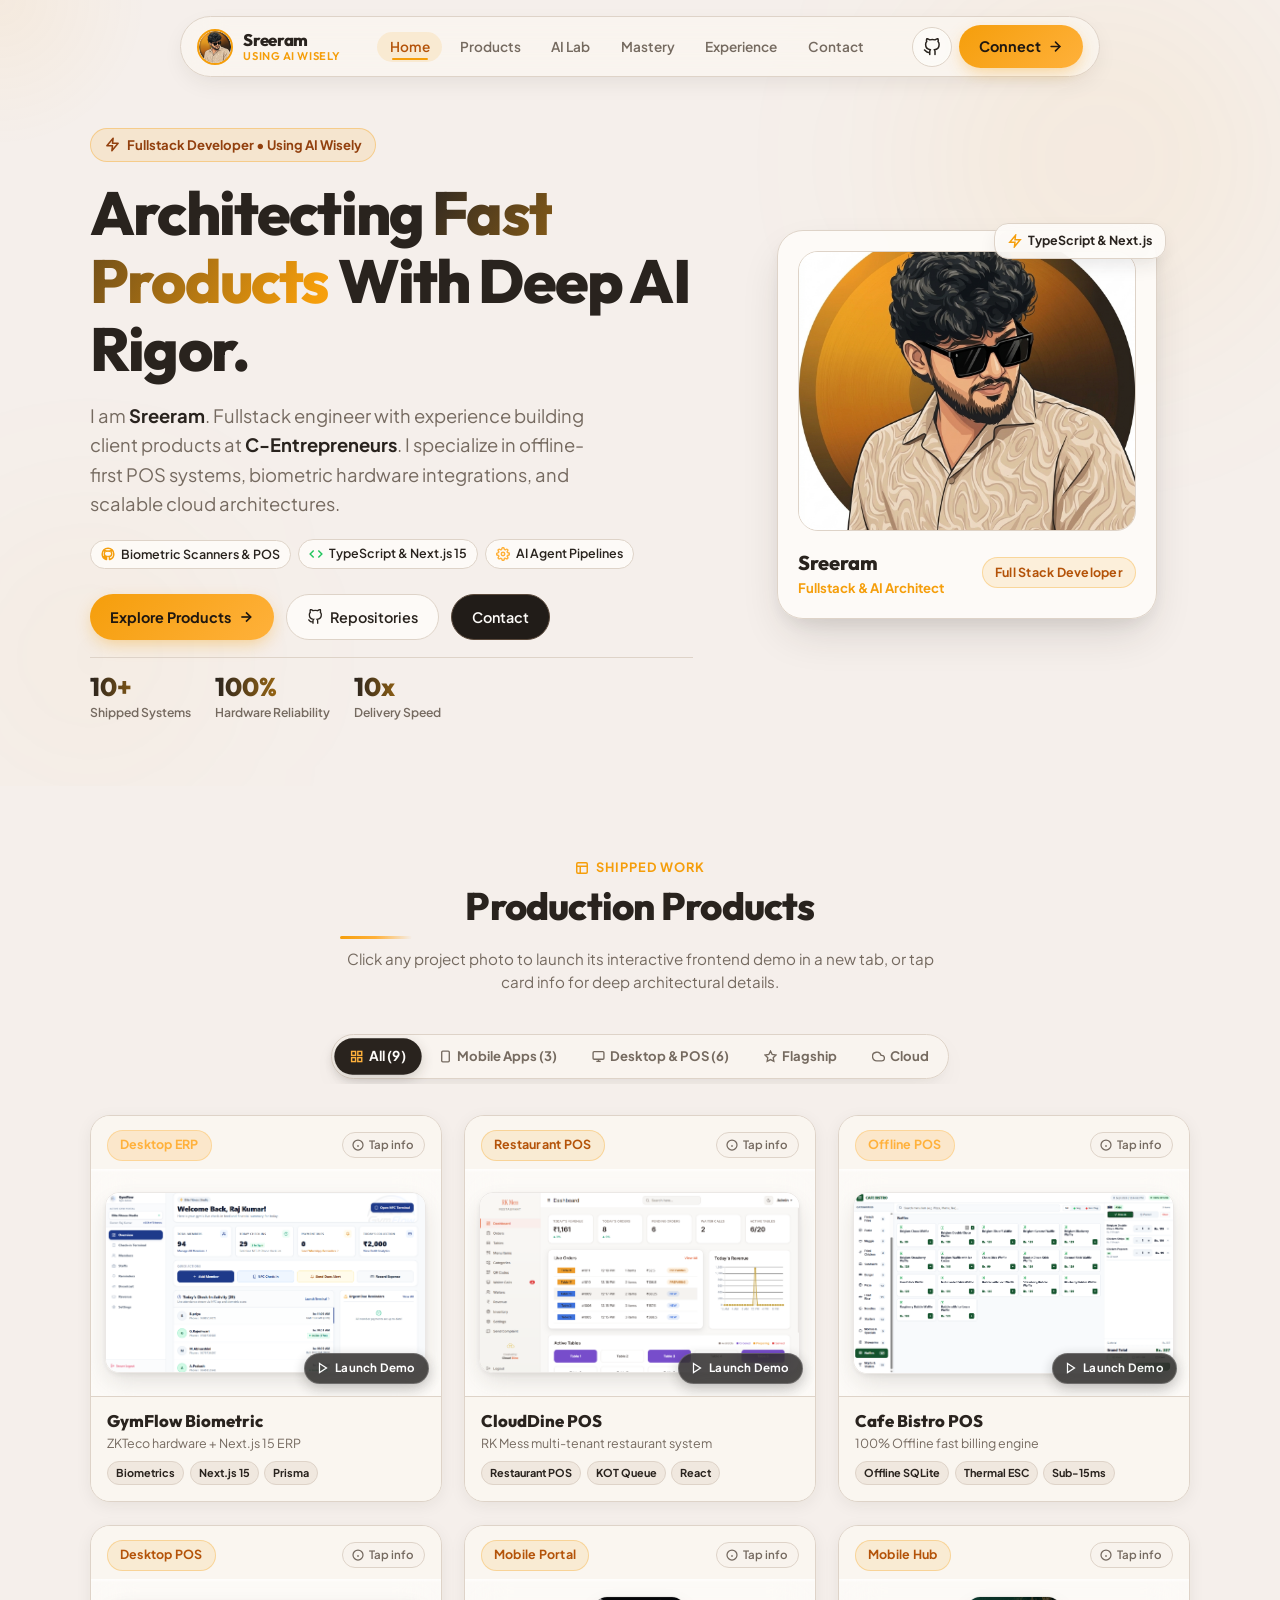
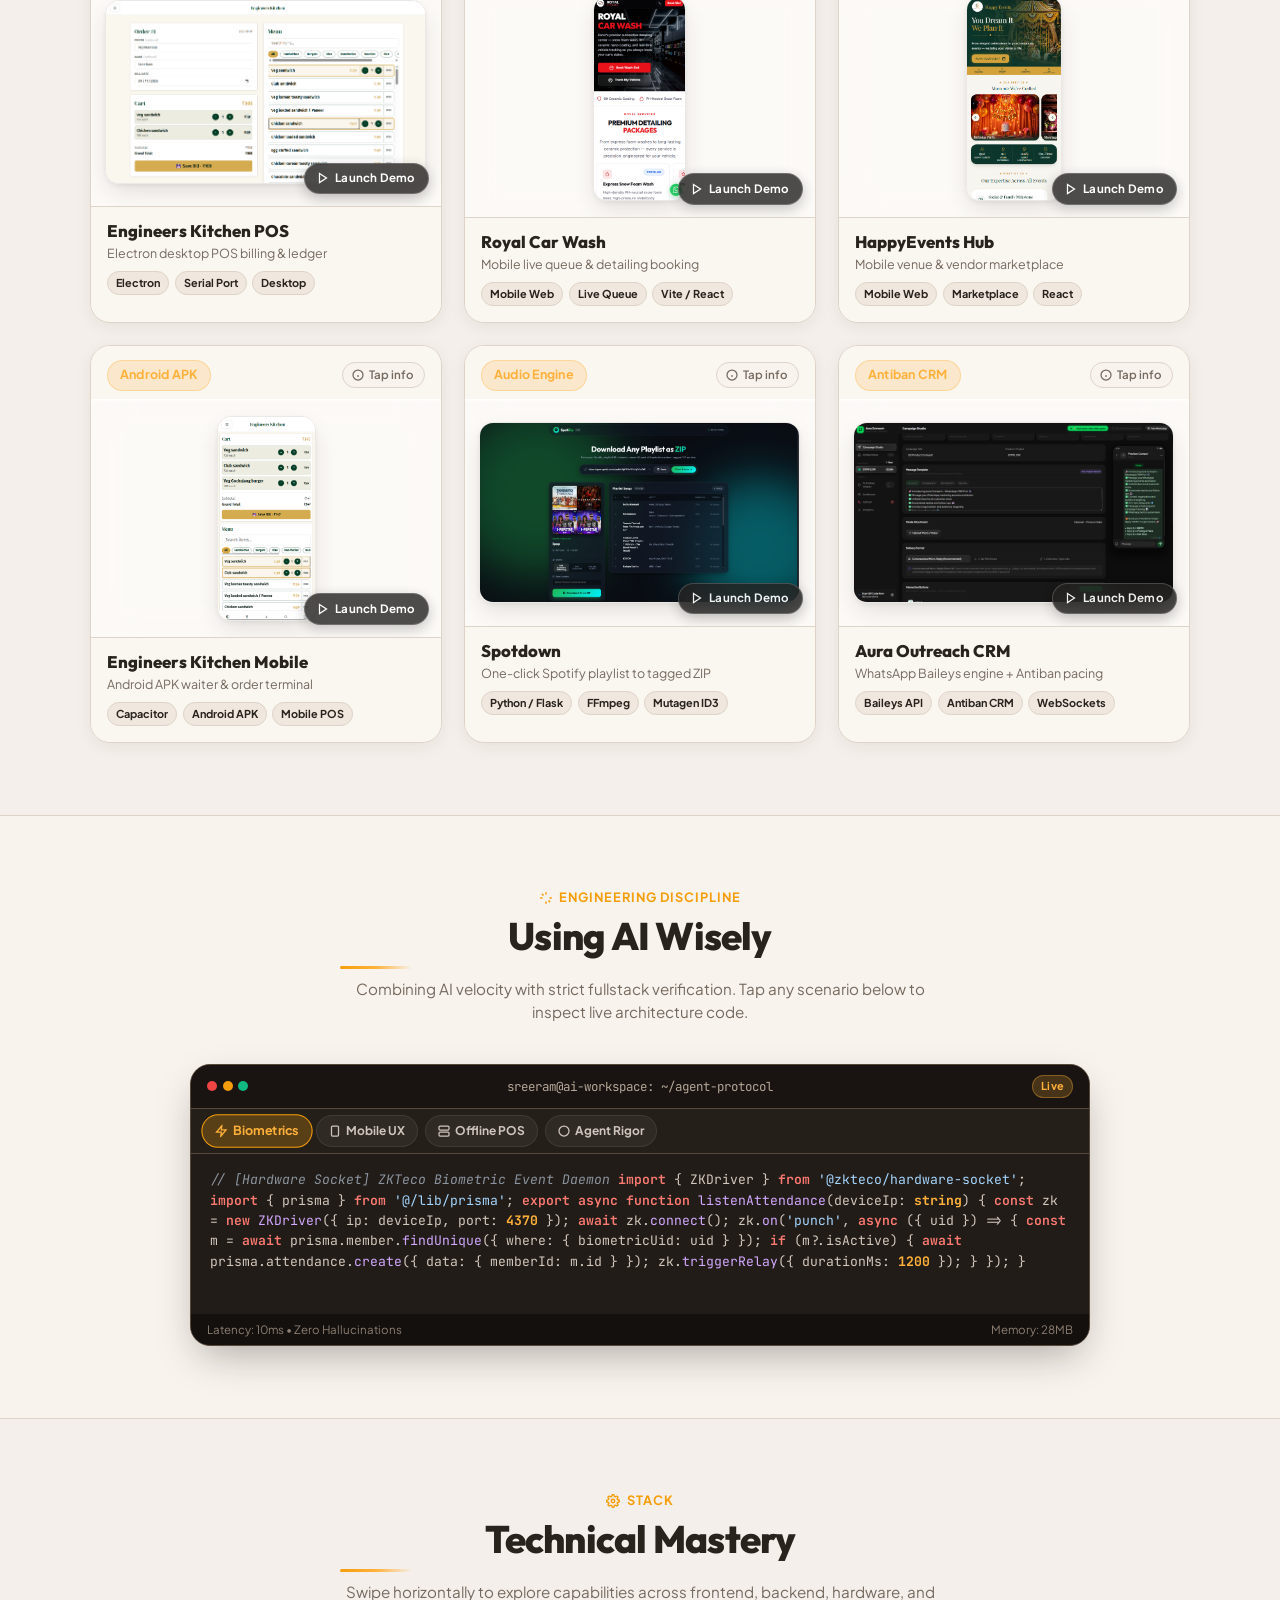
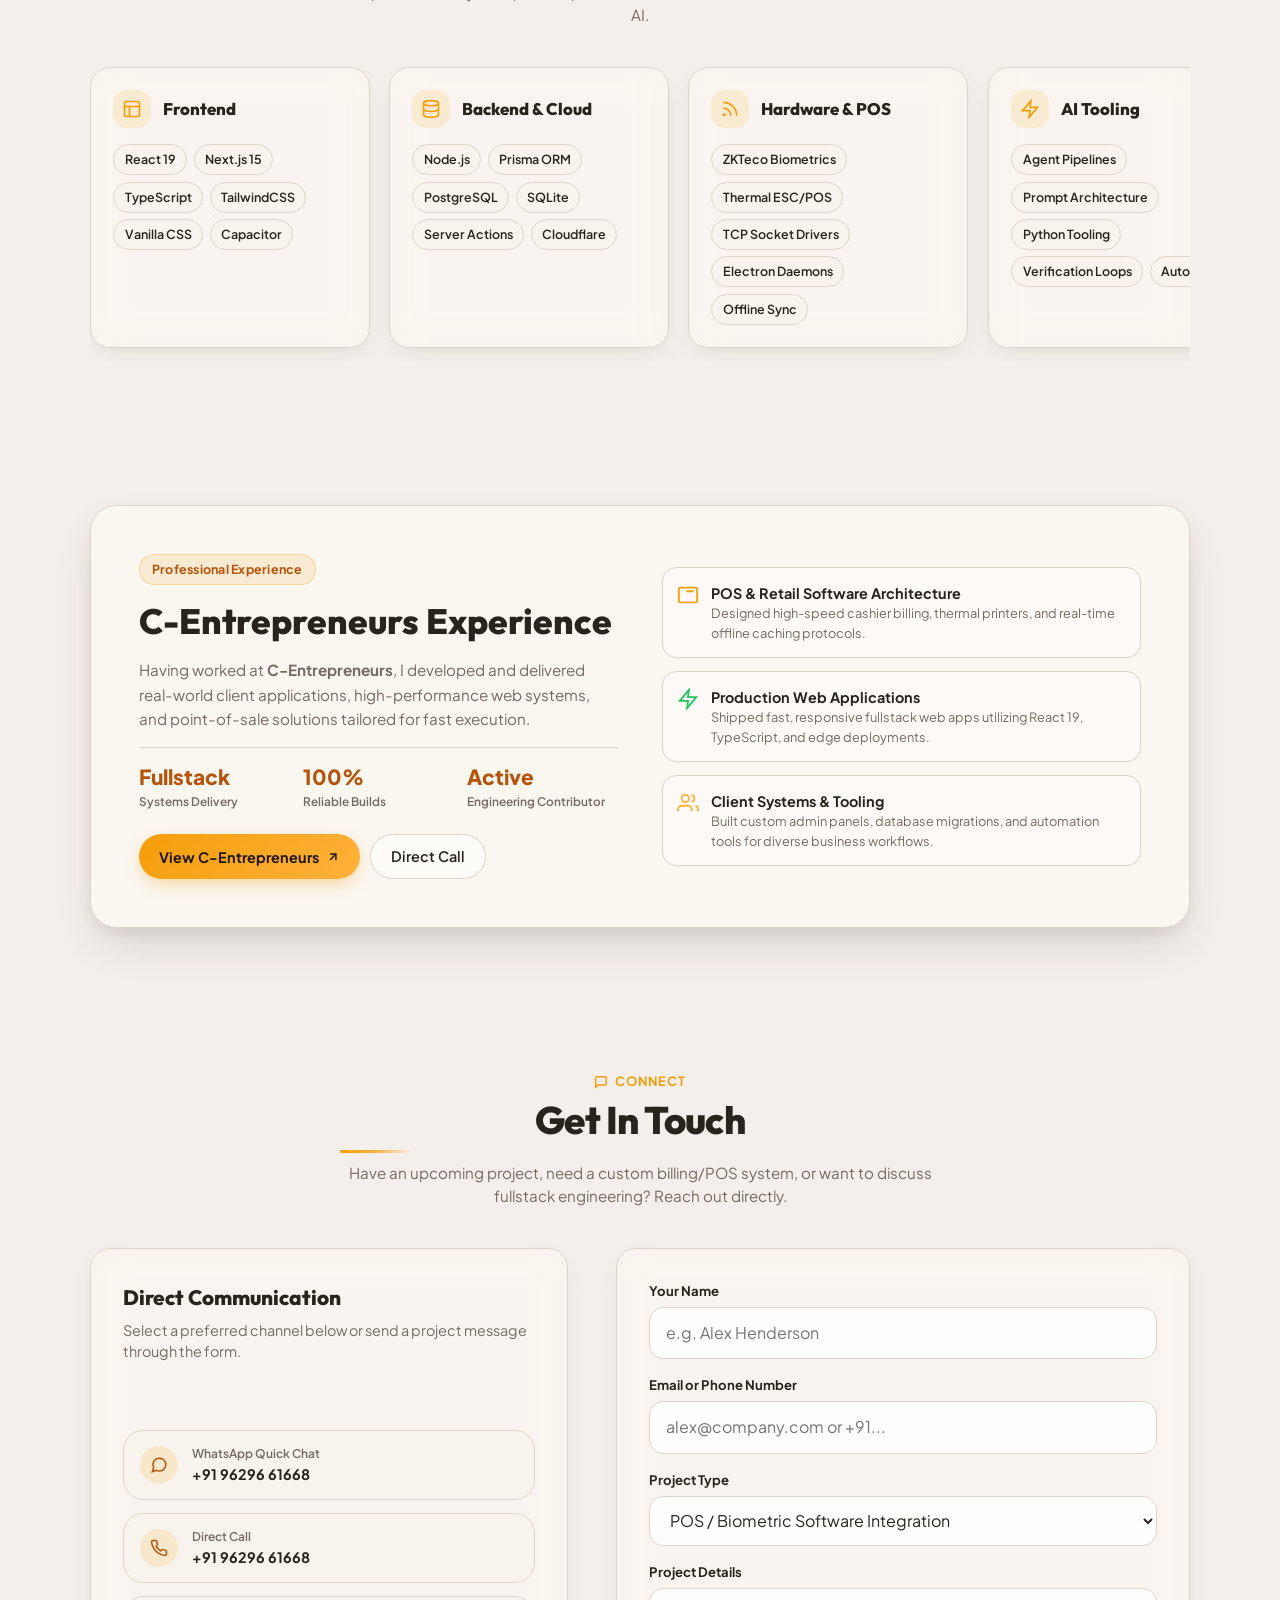
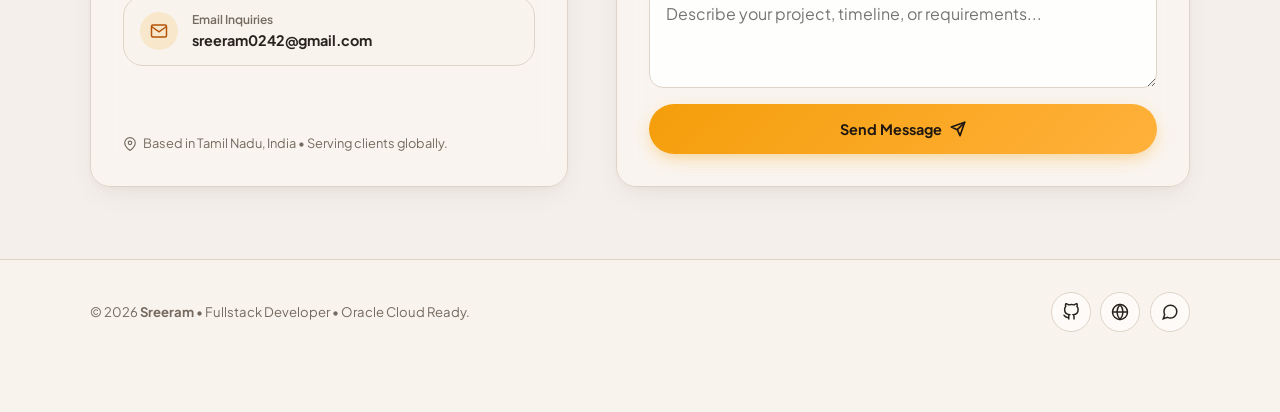
==== commit 5fab7beb: "Update contact info and replace badge with Full Stack Developer" ====
--- a/index.html
+++ b/index.html
@@ -33,7 +33,7 @@
       <a href="https://github.com/sreeram0242-bot" target="_blank" rel="noopener noreferrer" class="btn btn-secondary btn-icon" aria-label="GitHub Profile">
         <svg width="18" height="18" viewBox="0 0 24 24" fill="none" stroke="currentColor" stroke-width="2" stroke-linecap="round" stroke-linejoin="round" class="anim-float"><path d="M9 19c-5 1.5-5-2.5-7-3m14 6v-3.87a3.37 3.37 0 0 0-.94-2.61c3.14-.35 6.44-1.54 6.44-7A5.44 5.44 0 0 0 20 4.77 5.07 5.07 0 0 0 19.91 1S18.73.65 16 2.48a13.38 13.38 0 0 0-7 0C6.27.65 5.09 1 5.09 1A5.07 5.07 0 0 0 5 4.77a5.44 5.44 0 0 0-1.5 3.78c0 5.42 3.3 6.61 6.44 7A3.37 3.37 0 0 0 9 18.13V22"></path></svg>
       </a>
-      <a href="https://wa.me/919025360572" target="_blank" rel="noopener noreferrer" class="btn btn-primary" style="padding: 0.45rem 0.8rem; font-size: 0.78rem;">
+      <a href="https://wa.me/919629661668" target="_blank" rel="noopener noreferrer" class="btn btn-primary" style="padding: 0.45rem 0.8rem; font-size: 0.78rem;">
         Chat
       </a>
     </div>
@@ -149,9 +149,6 @@
             
             <div class="hero-card-img-wrap">
               <img src="assets/images/sreeram-avatar.png" alt="Sreeram Vector" class="hero-card-img">
-              <div class="hero-card-badge">
-                <span class="badge badge-live">Available for Work</span>
-              </div>
             </div>
 
             <div class="hero-card-info">
@@ -159,8 +156,7 @@
                 <h3 class="hero-card-name">Sreeram</h3>
                 <p class="hero-card-role">Fullstack & AI Architect</p>
               </div>
-              <!-- Corrected affiliation -->
-              <span class="badge badge-warm">Ex-Engineer @ C-Entrepreneurs</span>
+              <span class="badge badge-warm">Full Stack Developer</span>
             </div>
 
             <!-- Single Floating Chip (Clean, no overflow) -->
@@ -806,7 +802,7 @@
               <span>View C-Entrepreneurs</span>
               <svg width="14" height="14" viewBox="0 0 24 24" fill="none" stroke="currentColor" stroke-width="2.5"><line x1="7" y1="17" x2="17" y2="7"></line><polyline points="7 7 17 7 17 17"></polyline></svg>
             </a>
-            <a href="tel:+919025360572" class="btn btn-secondary">
+            <a href="tel:+919629661668" class="btn btn-secondary">
               <span>Direct Call</span>
             </a>
           </div>
@@ -873,35 +869,35 @@
 
           <div class="contact-quick-list">
             <!-- WhatsApp -->
-            <a href="https://wa.me/919025360572" target="_blank" rel="noopener noreferrer" class="quick-contact-btn">
+            <a href="https://wa.me/919629661668" target="_blank" rel="noopener noreferrer" class="quick-contact-btn">
               <div class="quick-icon">
                 <svg width="18" height="18" viewBox="0 0 24 24" fill="none" stroke="currentColor" stroke-width="2" class="anim-float"><path d="M21 11.5a8.38 8.38 0 0 1-.9 3.8 8.5 8.5 0 0 1-7.6 4.7 8.38 8.38 0 0 1-3.8-.9L3 21l1.9-5.7a8.38 8.38 0 0 1-.9-3.8 8.5 8.5 0 0 1 4.7-7.6 8.38 8.38 0 0 1 3.8-.9h.5a8.48 8.48 0 0 1 8 8v.5z"></path></svg>
               </div>
               <div>
                 <div class="quick-text-title">WhatsApp Quick Chat</div>
-                <div class="quick-text-val">+91 90253 60572</div>
+                <div class="quick-text-val">+91 96296 61668</div>
               </div>
             </a>
 
             <!-- Phone -->
-            <a href="tel:+919025360572" class="quick-contact-btn">
+            <a href="tel:+919629661668" class="quick-contact-btn">
               <div class="quick-icon">
                 <svg width="18" height="18" viewBox="0 0 24 24" fill="none" stroke="currentColor" stroke-width="2" class="anim-pulse"><path d="M22 16.92v3a2 2 0 0 1-2.18 2 19.79 19.79 0 0 1-8.63-3.07 19.5 19.5 0 0 1-6-6 19.79 19.79 0 0 1-3.07-8.67A2 2 0 0 1 4.11 2h3a2 2 0 0 1 2 1.72 12.84 12.84 0 0 0 .7 2.81 2 2 0 0 1-.45 2.11L8.09 9.91a16 16 0 0 0 6 6l1.27-1.27a2 2 0 0 1 2.11-.45 12.84 12.84 0 0 0 2.81.7A2 2 0 0 1 22 16.92z"></path></svg>
               </div>
               <div>
                 <div class="quick-text-title">Direct Call</div>
-                <div class="quick-text-val">+91 90253 60572</div>
+                <div class="quick-text-val">+91 96296 61668</div>
               </div>
             </a>
 
             <!-- Email -->
-            <a href="mailto:centrepreneursb2c@gmail.com" class="quick-contact-btn" id="email-quick-btn">
+            <a href="mailto:sreeram0242@gmail.com" class="quick-contact-btn" id="email-quick-btn">
               <div class="quick-icon">
                 <svg width="18" height="18" viewBox="0 0 24 24" fill="none" stroke="currentColor" stroke-width="2"><path d="M4 4h16c1.1 0 2 .9 2 2v12c0 1.1-.9 2-2 2H4c-1.1 0-2-.9-2-2V6c0-1.1.9-2 2-2z"></path><polyline points="22,6 12,13 2,6"></polyline></svg>
               </div>
               <div>
                 <div class="quick-text-title">Email Inquiries</div>
-                <div class="quick-text-val">centrepreneursb2c@gmail.com</div>
+                <div class="quick-text-val">sreeram0242@gmail.com</div>
               </div>
             </a>
           </div>
@@ -967,7 +963,7 @@
         <a href="https://c-entrepreneur.vercel.app" target="_blank" rel="noopener noreferrer" class="btn btn-secondary btn-icon" aria-label="C-Entrepreneurs">
           <svg width="18" height="18" viewBox="0 0 24 24" fill="none" stroke="currentColor" stroke-width="2"><circle cx="12" cy="12" r="10"></circle><line x1="2" y1="12" x2="22" y2="12"></line><path d="M12 2a15.3 15.3 0 0 1 4 10 15.3 15.3 0 0 1-4 10 15.3 15.3 0 0 1-4-10 15.3 15.3 0 0 1 4-10z"></path></svg>
         </a>
-        <a href="https://wa.me/919025360572" target="_blank" rel="noopener noreferrer" class="btn btn-secondary btn-icon" aria-label="WhatsApp">
+        <a href="https://wa.me/919629661668" target="_blank" rel="noopener noreferrer" class="btn btn-secondary btn-icon" aria-label="WhatsApp">
           <svg width="18" height="18" viewBox="0 0 24 24" fill="none" stroke="currentColor" stroke-width="2" class="anim-pulse"><path d="M21 11.5a8.38 8.38 0 0 1-.9 3.8 8.5 8.5 0 0 1-7.6 4.7 8.38 8.38 0 0 1-3.8-.9L3 21l1.9-5.7a8.38 8.38 0 0 1-.9-3.8 8.5 8.5 0 0 1 4.7-7.6 8.38 8.38 0 0 1 3.8-.9h.5a8.48 8.48 0 0 1 8 8v.5z"></path></svg>
         </a>
       </div>
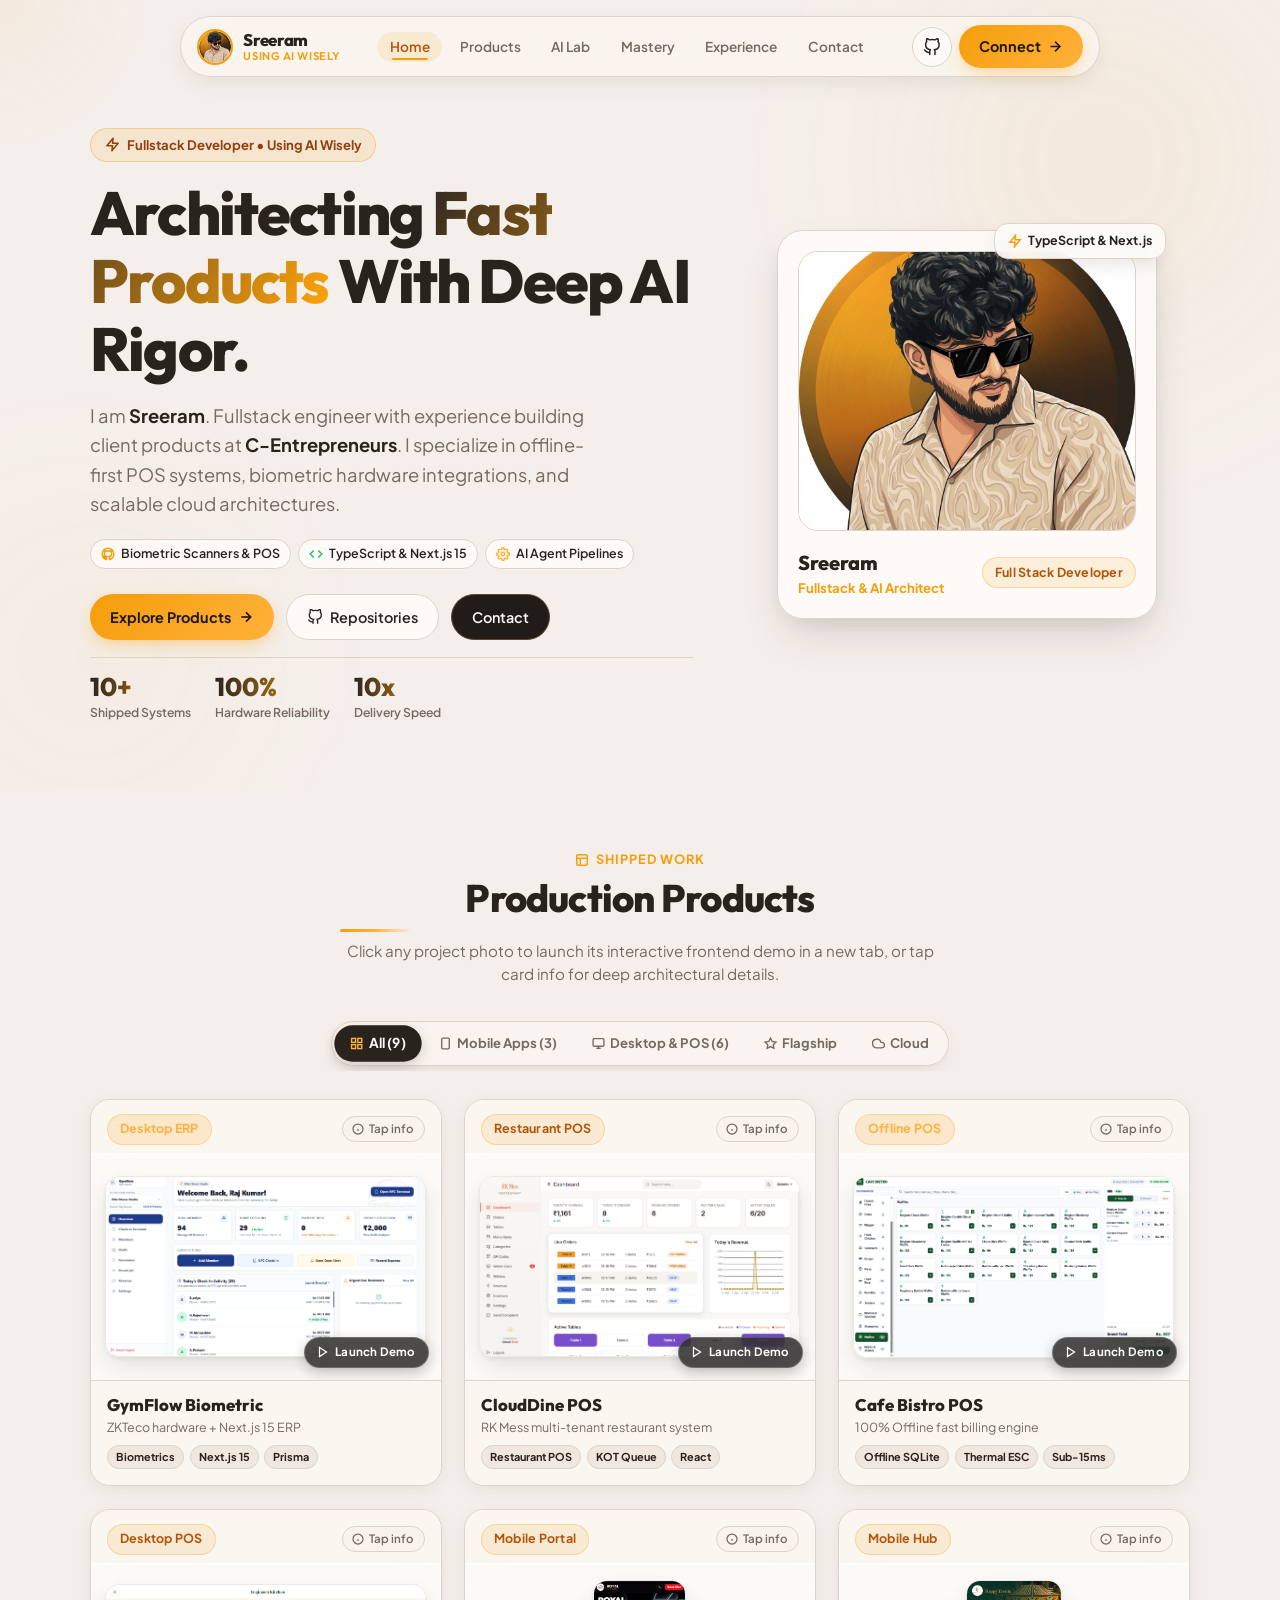
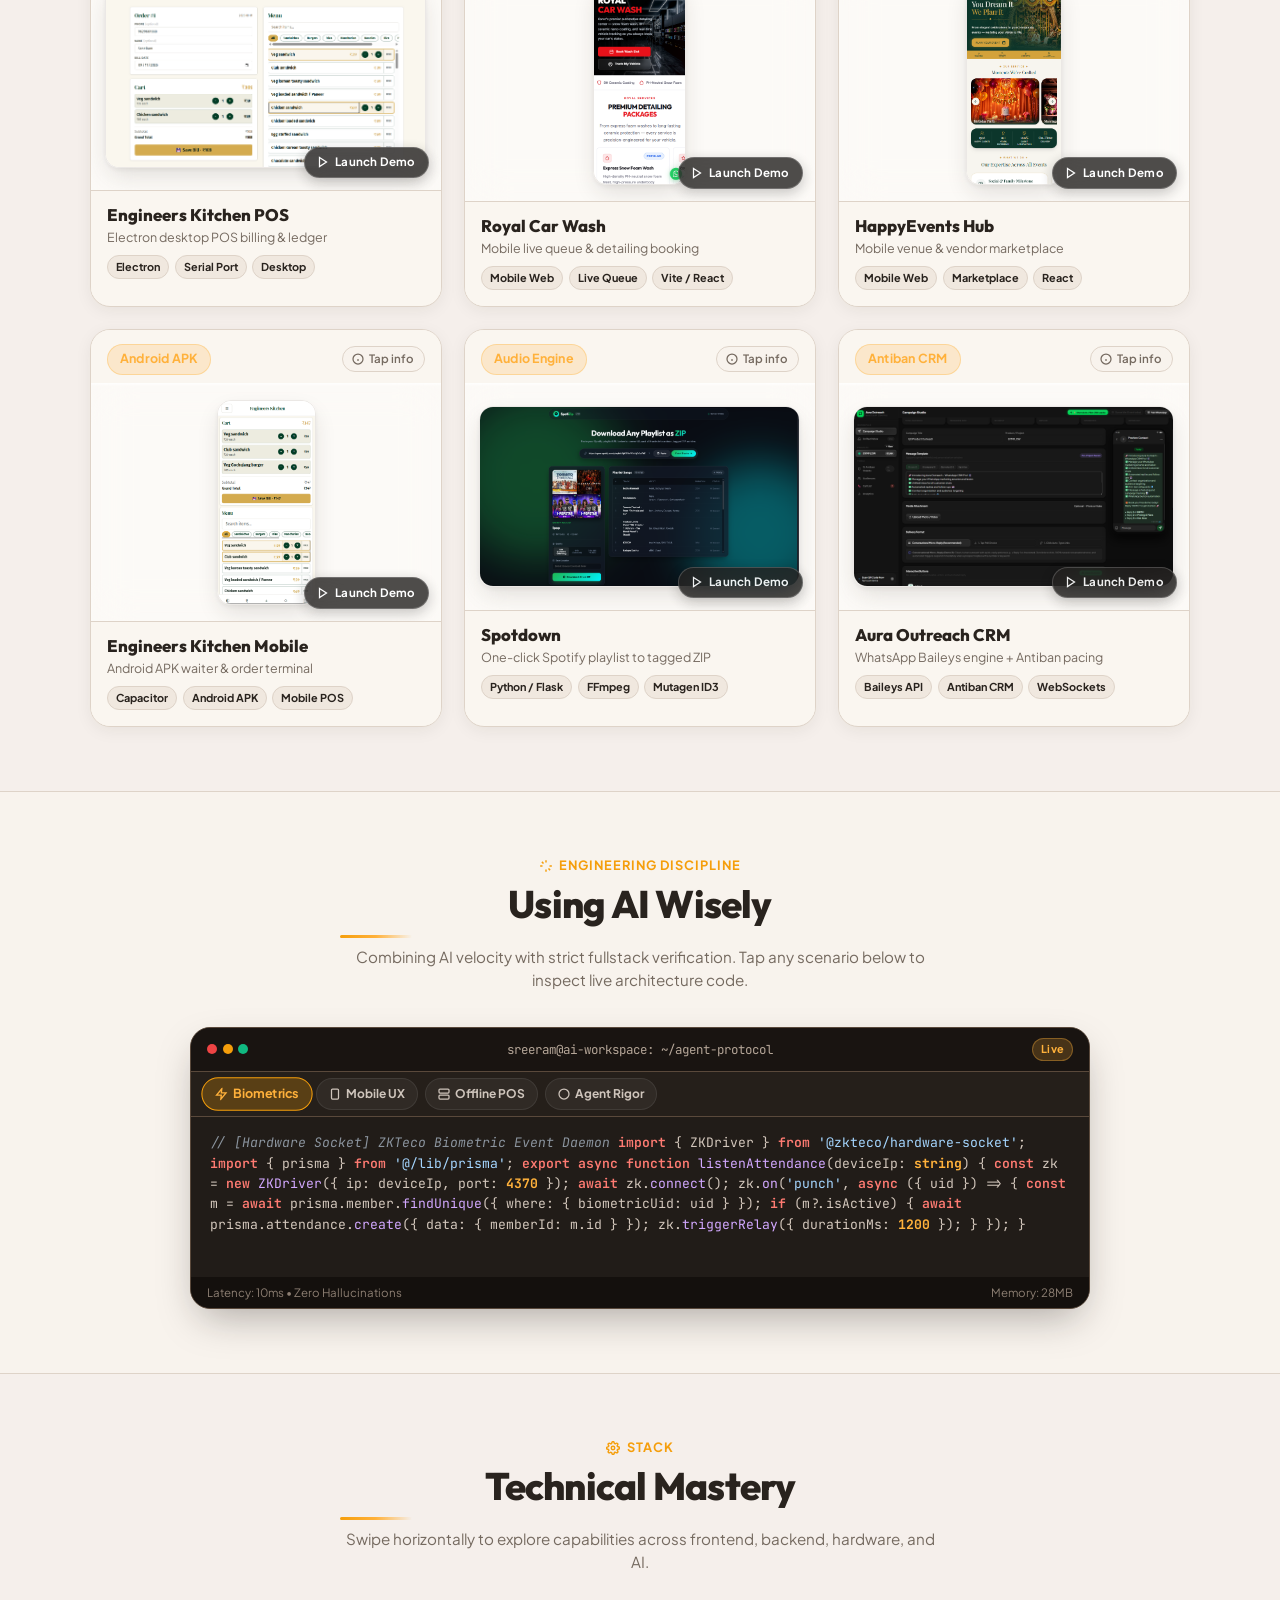
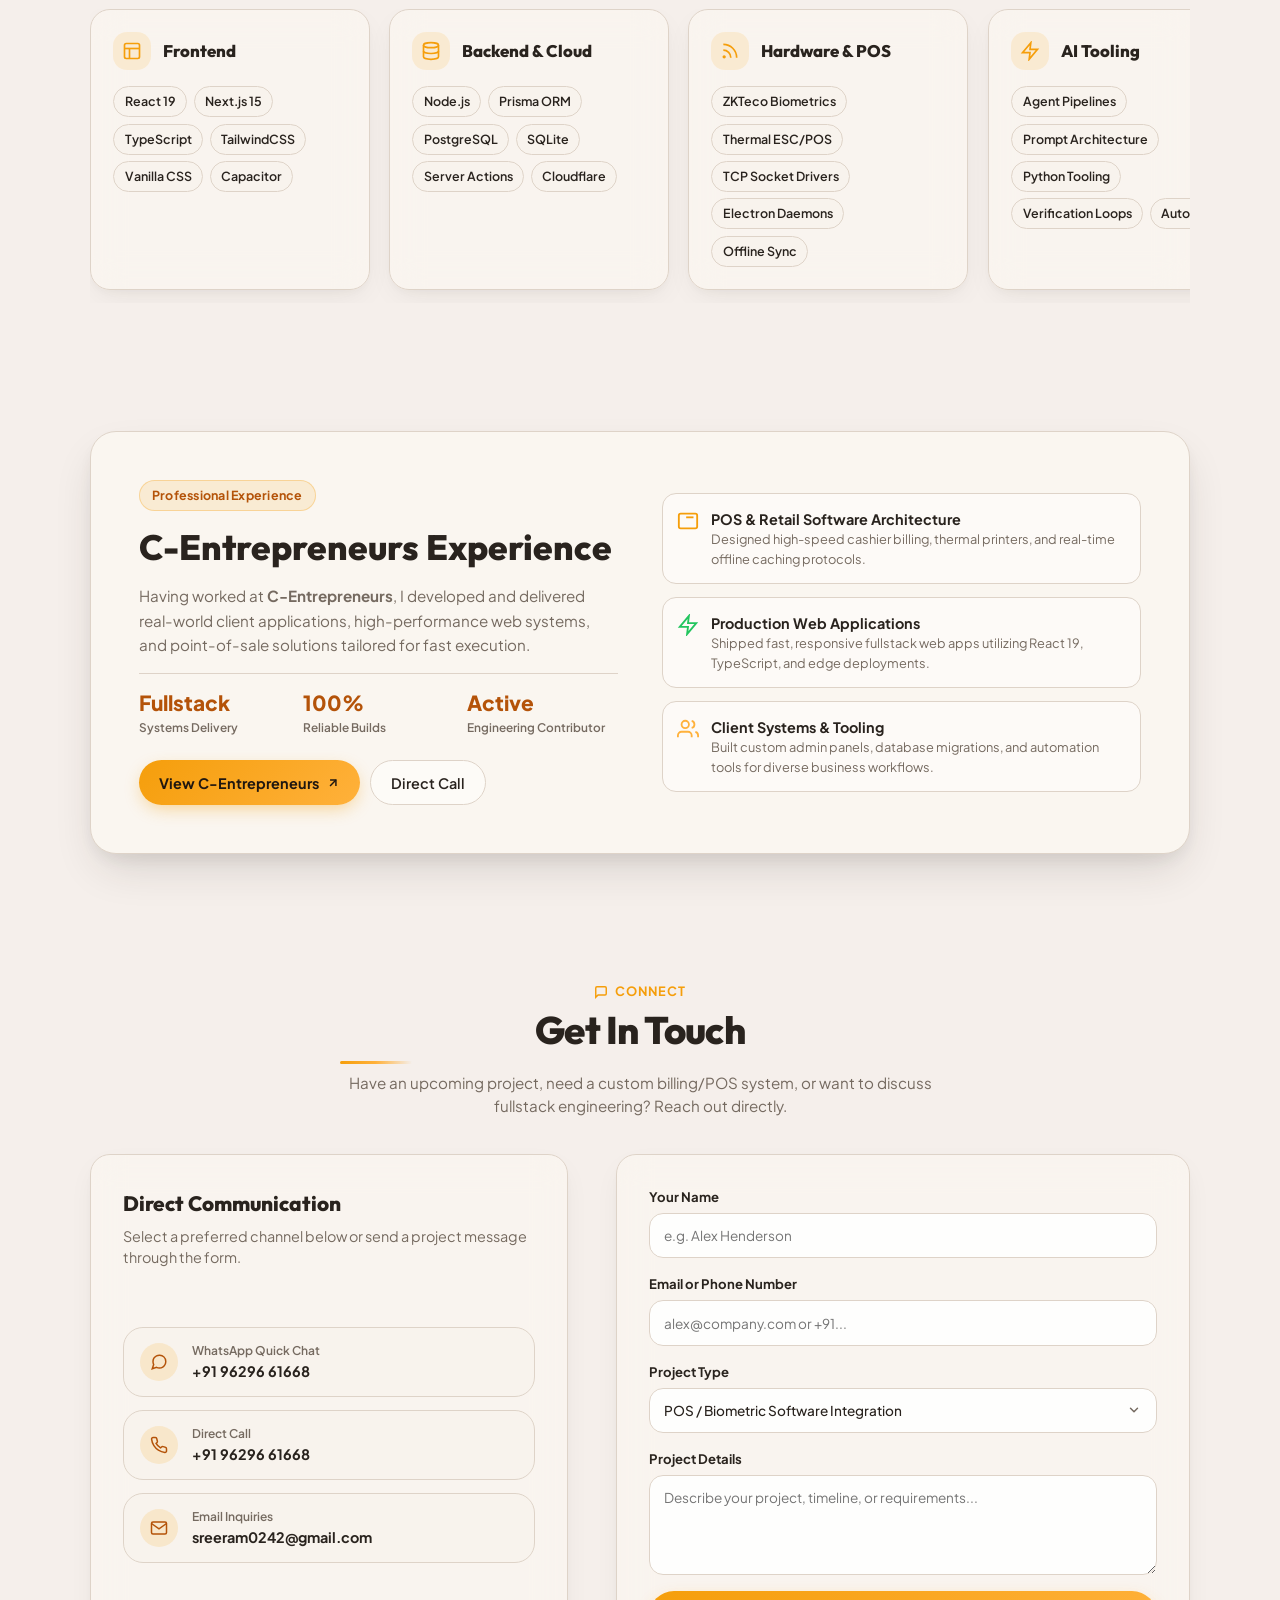
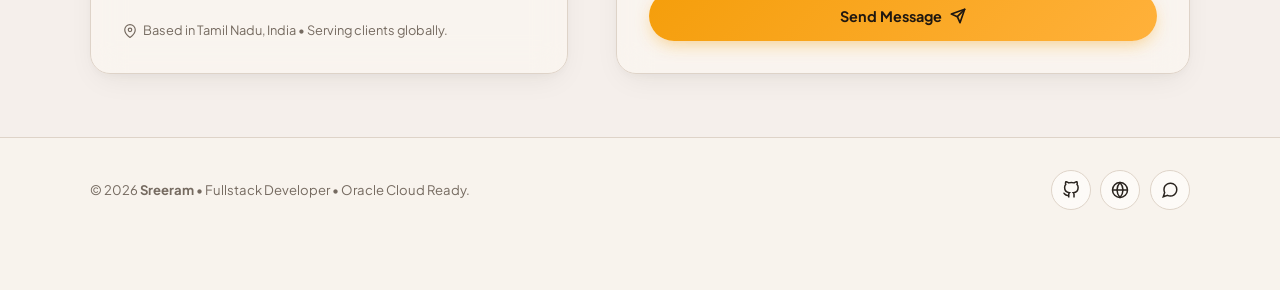
==== commit 2828d757: "jhbs6" ====
--- a/index.html
+++ b/index.html
@@ -23,7 +23,6 @@
        ======================================================================== -->
   <header class="mobile-top-bar" id="mobile-top-bar">
     <a href="#hero" class="nav-brand">
-      <img src="assets/images/sreeram-avatar.png" alt="Sreeram" class="brand-avatar">
       <div class="brand-text">
         <span class="brand-name">Sreeram</span>
         <span class="brand-sub">Fullstack & AI</span>
@@ -84,6 +83,18 @@
         
         <!-- Left: Text & Bio -->
         <div class="hero-content">
+          <!-- Mobile Compact Identity (Visible on mobile screens) -->
+          <div class="hero-mobile-profile">
+            <img src="assets/images/sreeram-avatar.png" alt="Sreeram" class="hero-mobile-avatar">
+            <div class="hero-mobile-meta">
+              <span class="hero-mobile-name">Sreeram</span>
+              <span class="hero-mobile-role">
+                <span class="status-dot"></span>
+                <span>Full Stack Developer</span>
+              </span>
+            </div>
+          </div>
+
           <div class="hero-pill-badge">
             <svg width="15" height="15" viewBox="0 0 24 24" fill="none" stroke="currentColor" stroke-width="2.5" stroke-linecap="round" stroke-linejoin="round" class="anim-pulse"><polygon points="13 2 3 14 12 14 11 22 21 10 12 10 13 2"></polygon></svg>
             <span>Fullstack Developer &bull; Using AI Wisely</span>
@@ -921,14 +932,35 @@
               <input type="text" id="contact-email" class="form-input" placeholder="alex@company.com or +91..." required>
             </div>
 
-            <div class="form-group">
-              <label for="contact-subject" class="form-label">Project Type</label>
-              <select id="contact-subject" class="form-input" style="appearance: auto;">
-                <option value="POS / Biometric Software">POS / Biometric Software Integration</option>
-                <option value="Fullstack Web App">Fullstack Web App / SaaS</option>
-                <option value="AI Automation Workflow">AI Automation & Agentic Workflow</option>
-                <option value="Consulting / Freelance">Consulting / Development Contract</option>
-              </select>
+            <div class="form-group custom-select-group">
+              <label id="contact-subject-label" class="form-label">Project Type</label>
+              <div class="custom-select-wrapper" id="custom-project-select">
+                <button type="button" class="custom-select-trigger" id="contact-subject-trigger" aria-haspopup="listbox" aria-expanded="false" aria-labelledby="contact-subject-label contact-subject-trigger">
+                  <span class="custom-select-label" id="contact-subject-text">POS / Biometric Software Integration</span>
+                  <svg class="custom-select-arrow" width="14" height="14" viewBox="0 0 24 24" fill="none" stroke="currentColor" stroke-width="2.5" stroke-linecap="round" stroke-linejoin="round">
+                    <polyline points="6 9 12 15 18 9"></polyline>
+                  </svg>
+                </button>
+                <div class="custom-select-menu" role="listbox" id="project-options-list">
+                  <div class="custom-option selected" data-value="POS / Biometric Software Integration" role="option" aria-selected="true">
+                    <span>POS / Biometric Software Integration</span>
+                    <svg class="option-check" width="14" height="14" viewBox="0 0 24 24" fill="none" stroke="currentColor" stroke-width="2.5"><polyline points="20 6 9 17 4 12"></polyline></svg>
+                  </div>
+                  <div class="custom-option" data-value="Fullstack Web App / SaaS" role="option" aria-selected="false">
+                    <span>Fullstack Web App / SaaS</span>
+                    <svg class="option-check" width="14" height="14" viewBox="0 0 24 24" fill="none" stroke="currentColor" stroke-width="2.5"><polyline points="20 6 9 17 4 12"></polyline></svg>
+                  </div>
+                  <div class="custom-option" data-value="AI Automation & Agentic Workflow" role="option" aria-selected="false">
+                    <span>AI Automation & Agentic Workflow</span>
+                    <svg class="option-check" width="14" height="14" viewBox="0 0 24 24" fill="none" stroke="currentColor" stroke-width="2.5"><polyline points="20 6 9 17 4 12"></polyline></svg>
+                  </div>
+                  <div class="custom-option" data-value="Consulting / Development Contract" role="option" aria-selected="false">
+                    <span>Consulting / Development Contract</span>
+                    <svg class="option-check" width="14" height="14" viewBox="0 0 24 24" fill="none" stroke="currentColor" stroke-width="2.5"><polyline points="20 6 9 17 4 12"></polyline></svg>
+                  </div>
+                </div>
+                <input type="hidden" id="contact-subject" name="project_type" value="POS / Biometric Software Integration">
+              </div>
             </div>
 
             <div class="form-group">
--- a/style.css
+++ b/style.css
@@ -8,18 +8,30 @@
    -------------------------------------------------------------------------- */
 :root {
   /* User-Specified Palette */
-  --bg-main: #F5EFEB;          /* Warm Cream */
-  --bg-secondary: #F8F3ED;     /* Soft Beige */
-  --card-bg: #FAF6F0;          /* Cream Glass */
-  --card-featured: #2E2721;    /* Espresso Brown */
-  --bg-deep: #211C18;          /* Dark Charcoal Brown */
-  --primary-accent: #F59E0B;   /* Warm Orange */
-  --bright-accent: #FFB13B;    /* Amber */
-  --text-main: #29231E;        /* Espresso */
-  --text-light: #FDFBF8;       /* Warm White */
-  --text-muted: #756A60;       /* Muted Brown */
-  --border-soft: #DED3C8;      /* Soft Beige Border */
-  --border-dark: #5A493B;      /* Brown Border */
+  --bg-main: #F5EFEB;
+  /* Warm Cream */
+  --bg-secondary: #F8F3ED;
+  /* Soft Beige */
+  --card-bg: #FAF6F0;
+  /* Cream Glass */
+  --card-featured: #2E2721;
+  /* Espresso Brown */
+  --bg-deep: #211C18;
+  /* Dark Charcoal Brown */
+  --primary-accent: #F59E0B;
+  /* Warm Orange */
+  --bright-accent: #FFB13B;
+  /* Amber */
+  --text-main: #29231E;
+  /* Espresso */
+  --text-light: #FDFBF8;
+  /* Warm White */
+  --text-muted: #756A60;
+  /* Muted Brown */
+  --border-soft: #DED3C8;
+  /* Soft Beige Border */
+  --border-dark: #5A493B;
+  /* Brown Border */
 
   /* Glassmorphism Derivations */
   --glass-cream: rgba(250, 246, 240, 0.82);
@@ -51,7 +63,9 @@
 /* --------------------------------------------------------------------------
    2. RESET & BASE
    -------------------------------------------------------------------------- */
-*, *::before, *::after {
+*,
+*::before,
+*::after {
   box-sizing: border-box;
   margin: 0;
   padding: 0;
@@ -88,7 +102,9 @@
   color: var(--text-light);
 }
 
-img, svg, picture {
+img,
+svg,
+picture {
   display: block;
   max-width: 100%;
   height: auto;
@@ -99,7 +115,10 @@
   text-decoration: none;
 }
 
-button, input, textarea, select {
+button,
+input,
+textarea,
+select {
   font: inherit;
   color: inherit;
   border: none;
@@ -128,8 +147,17 @@
 }
 
 @keyframes pulse-glow {
-  0%, 100% { transform: scale(1); filter: drop-shadow(0 0 2px rgba(245, 158, 11, 0.2)); }
-  50% { transform: scale(1.1); filter: drop-shadow(0 0 8px rgba(245, 158, 11, 0.6)); }
+
+  0%,
+  100% {
+    transform: scale(1);
+    filter: drop-shadow(0 0 2px rgba(245, 158, 11, 0.2));
+  }
+
+  50% {
+    transform: scale(1.1);
+    filter: drop-shadow(0 0 8px rgba(245, 158, 11, 0.6));
+  }
 }
 
 .anim-float {
@@ -137,8 +165,13 @@
 }
 
 @keyframes float-soft {
-  0% { transform: translateY(0px); }
-  100% { transform: translateY(-5px); }
+  0% {
+    transform: translateY(0px);
+  }
+
+  100% {
+    transform: translateY(-5px);
+  }
 }
 
 .anim-spin-slow {
@@ -146,8 +179,13 @@
 }
 
 @keyframes spin-soft {
-  from { transform: rotate(0deg); }
-  to { transform: rotate(360deg); }
+  from {
+    transform: rotate(0deg);
+  }
+
+  to {
+    transform: rotate(360deg);
+  }
 }
 
 .anim-wiggle {
@@ -155,9 +193,19 @@
 }
 
 @keyframes wiggle-soft {
-  0%, 100% { transform: rotate(0deg); }
-  25% { transform: rotate(-6deg); }
-  75% { transform: rotate(6deg); }
+
+  0%,
+  100% {
+    transform: rotate(0deg);
+  }
+
+  25% {
+    transform: rotate(-6deg);
+  }
+
+  75% {
+    transform: rotate(6deg);
+  }
 }
 
 /* --------------------------------------------------------------------------
@@ -494,6 +542,11 @@
   gap: clamp(1.8rem, 4vw, 3.5rem);
 }
 
+/* Mobile Profile Header (Hidden by default on Desktop) */
+.hero-mobile-profile {
+  display: none;
+}
+
 .hero-content {
   display: flex;
   flex-direction: column;
@@ -693,8 +746,9 @@
 /* --------------------------------------------------------------------------
    7. REDESIGNED COMPACT TABS (SHORTENED & RELAYOUTED)
    -------------------------------------------------------------------------- */
-.section, section {
-  padding-block: clamp(2.8rem, 6vw, 4.5rem);
+.section,
+section {
+  padding-block: clamp(2.5rem, 5vw, 4rem);
   position: relative;
   overflow-x: clip;
   max-width: 100%;
@@ -703,7 +757,7 @@
 .section-header {
   text-align: center;
   max-width: 600px;
-  margin: 0 auto clamp(1.6rem, 4vw, 2.5rem);
+  margin: 0 auto clamp(1.4rem, 3.5vw, 2.2rem);
 }
 
 .section-subtitle {
@@ -712,7 +766,7 @@
   color: var(--primary-accent);
   text-transform: uppercase;
   letter-spacing: 0.08em;
-  margin-bottom: 0.3rem;
+  margin-bottom: 0.35rem;
   display: flex;
   align-items: center;
   justify-content: center;
@@ -731,14 +785,14 @@
 .section-desc {
   font-size: 0.95rem;
   color: var(--text-muted);
-  margin-top: 0.5rem;
+  margin-top: 0.45rem;
 }
 
 /* Compact Glass Tabs Bar */
 .tabs-container {
   display: flex;
   justify-content: center;
-  margin-bottom: 2rem;
+  margin-bottom: 1.8rem;
   width: 100%;
   overflow-x: auto;
   padding-bottom: 0.3rem;
@@ -767,7 +821,8 @@
   display: inline-flex;
   align-items: center;
   gap: 0.35rem;
-  padding: 0.45rem 0.95rem; /* Reduced length & padding */
+  padding: 0.45rem 0.95rem;
+  /* Reduced length & padding */
   border-radius: var(--radius-full);
   font-size: 0.82rem;
   font-weight: 700;
@@ -824,8 +879,10 @@
 .insta-project-card {
   display: flex;
   flex-direction: column;
-  background: var(--card-bg); /* Solid #FAF6F0 - exactly matches website! */
-  border: 1px solid var(--border-soft); /* #DED3C8 */
+  background: var(--card-bg);
+  /* Solid #FAF6F0 - exactly matches website! */
+  border: 1px solid var(--border-soft);
+  /* #DED3C8 */
   border-radius: var(--radius-lg);
   overflow: hidden;
   box-shadow: 0 4px 18px -2px rgba(41, 35, 30, 0.08);
@@ -854,12 +911,15 @@
   display: flex;
   justify-content: space-between;
   align-items: center;
-  background: var(--card-bg); /* Solid #FAF6F0 */
+  background: var(--card-bg);
+  /* Solid #FAF6F0 */
 }
 
 .insta-tap-badge {
-  background: var(--bg-secondary); /* #F8F3ED */
-  color: var(--text-muted); /* #756A60 */
+  background: var(--bg-secondary);
+  /* #F8F3ED */
+  color: var(--text-muted);
+  /* #756A60 */
   font-size: 0.72rem;
   font-weight: 600;
   padding: 0.2rem 0.6rem;
@@ -916,7 +976,8 @@
 
 .card-canvas:hover .card-demo-badge {
   opacity: 1;
-  background: var(--primary); /* #3B7A57 */
+  background: var(--primary);
+  /* #3B7A57 */
   border-color: rgba(255, 255, 255, 0.45);
   transform: translateY(-2px) scale(1.04);
   box-shadow: 0 6px 18px rgba(59, 122, 87, 0.4);
@@ -929,8 +990,10 @@
   max-height: 205px;
   width: auto;
   height: auto;
-  object-fit: contain !important; /* ZERO CUT - 100% visible */
-  border-radius: 14px; /* Rounded corner radius as requested */
+  object-fit: contain !important;
+  /* ZERO CUT - 100% visible */
+  border-radius: 14px;
+  /* Rounded corner radius as requested */
   box-shadow: 0 10px 24px -4px rgba(41, 35, 30, 0.14), 0 2px 6px -1px rgba(41, 35, 30, 0.08);
   border: 1px solid rgba(41, 35, 30, 0.08);
   transition: transform 0.35s cubic-bezier(0.16, 1, 0.3, 1), box-shadow 0.35s cubic-bezier(0.16, 1, 0.3, 1);
@@ -944,7 +1007,8 @@
 /* Card Bottom Information */
 .insta-card-bottom {
   padding: 0.85rem 1rem 1rem;
-  background: var(--card-bg); /* Solid #FAF6F0 */
+  background: var(--card-bg);
+  /* Solid #FAF6F0 */
   display: flex;
   flex-direction: column;
   gap: 0.25rem;
@@ -954,13 +1018,15 @@
   font-family: var(--font-heading);
   font-size: 1.05rem;
   font-weight: 800;
-  color: var(--text-main); /* #29231E Espresso */
+  color: var(--text-main);
+  /* #29231E Espresso */
   line-height: 1.25;
 }
 
 .insta-subtitle {
   font-size: 0.78rem;
-  color: var(--text-muted); /* #756A60 */
+  color: var(--text-muted);
+  /* #756A60 */
   line-height: 1.4;
   overflow: hidden;
   text-overflow: ellipsis;
@@ -1071,7 +1137,8 @@
   max-height: 100%;
   width: auto;
   height: auto;
-  object-fit: contain !important; /* ZERO CUT in modal as well */
+  object-fit: contain !important;
+  /* ZERO CUT in modal as well */
   border-radius: 14px;
   box-shadow: 0 14px 34px -4px rgba(41, 35, 30, 0.2);
   border: 1px solid rgba(41, 35, 30, 0.08);
@@ -1183,7 +1250,8 @@
    10. AI LAB - REDUCED HEIGHT & STREAMLINED TABS
    -------------------------------------------------------------------------- */
 .ai-section {
-  background: var(--bg-secondary); /* Solid #F8F3ED, NO gradient */
+  background: var(--bg-secondary);
+  /* Solid #F8F3ED, NO gradient */
   border-block: 1px solid var(--border-soft);
 }
 
@@ -1218,9 +1286,17 @@
   border-radius: 50%;
 }
 
-.dot-red { background: #EF4444; }
-.dot-yellow { background: #F59E0B; }
-.dot-green { background: #10B981; }
+.dot-red {
+  background: #EF4444;
+}
+
+.dot-yellow {
+  background: #F59E0B;
+}
+
+.dot-green {
+  background: #10B981;
+}
 
 /* Horizontal Scenario Pills on Top */
 .terminal-pills-bar {
@@ -1275,11 +1351,28 @@
   color: #D3C7BC;
 }
 
-.stream-keyword { color: #FF7B72; font-weight: 600; }
-.stream-func { color: #D2A8FF; }
-.stream-string { color: #A5D6FF; }
-.stream-accent { color: var(--bright-accent); font-weight: 700; }
-.stream-comment { color: #8B949E; font-style: italic; }
+.stream-keyword {
+  color: #FF7B72;
+  font-weight: 600;
+}
+
+.stream-func {
+  color: #D2A8FF;
+}
+
+.stream-string {
+  color: #A5D6FF;
+}
+
+.stream-accent {
+  color: var(--bright-accent);
+  font-weight: 700;
+}
+
+.stream-comment {
+  color: #8B949E;
+  font-style: italic;
+}
 
 .terminal-bottom-strip {
   display: flex;
@@ -1372,7 +1465,8 @@
    12. C-ENTREPRENEURS EXPERIENCE SECTION
    -------------------------------------------------------------------------- */
 .agency-card {
-  background: var(--card-bg); /* Solid #FAF6F0, NO gradient */
+  background: var(--card-bg);
+  /* Solid #FAF6F0, NO gradient */
   border: 1px solid var(--border-soft);
   border-radius: var(--radius-xl);
   padding: clamp(1.8rem, 4vw, 3rem);
@@ -1525,26 +1619,165 @@
   color: var(--text-main);
 }
 
-.form-input, .form-textarea, select {
+.form-input,
+.form-textarea {
   width: 100%;
-  padding: 0.8rem 1rem;
+  padding: 0.7rem 0.9rem;
   background: rgba(255, 255, 255, 0.85);
   border: 1px solid var(--border-soft);
   border-radius: var(--radius-md);
-  font-size: 16px; /* Exactly 16px prevents iOS auto-zoom */
+  font-size: 0.85rem;
   color: var(--text-main);
   transition: border-color var(--transition-fast), box-shadow var(--transition-fast);
 }
 
-.form-input:focus, .form-textarea:focus, select:focus {
+.form-input:focus,
+.form-textarea:focus {
   border-color: var(--primary-accent);
   box-shadow: 0 0 0 3px rgba(245, 158, 11, 0.15);
   background: #FFF;
+  outline: none;
 }
 
 .form-textarea {
   min-height: 100px;
   resize: vertical;
+}
+
+/* Custom Select Component (Matches Website UI, Stays strictly within card boundary) */
+.custom-select-wrapper {
+  position: relative;
+  width: 100%;
+  max-width: 100%;
+}
+
+.custom-select-trigger {
+  width: 100%;
+  max-width: 100%;
+  display: flex;
+  align-items: center;
+  justify-content: space-between;
+  gap: 0.5rem;
+  padding: 0.7rem 0.9rem;
+  background: rgba(255, 255, 255, 0.85);
+  border: 1px solid var(--border-soft);
+  border-radius: var(--radius-md);
+  font-family: var(--font-sans);
+  font-size: 0.85rem;
+  color: var(--text-main);
+  font-weight: 500;
+  cursor: pointer;
+  text-align: left;
+  transition: border-color var(--transition-fast), box-shadow var(--transition-fast), background var(--transition-fast);
+  user-select: none;
+}
+
+.custom-select-trigger:hover {
+  background: #FFF;
+  border-color: var(--border-dark);
+}
+
+.custom-select-wrapper.open .custom-select-trigger,
+.custom-select-trigger:focus-visible {
+  border-color: var(--primary-accent);
+  box-shadow: 0 0 0 3px rgba(245, 158, 11, 0.15);
+  background: #FFF;
+  outline: none;
+}
+
+.custom-select-label {
+  white-space: nowrap;
+  overflow: hidden;
+  text-overflow: ellipsis;
+  flex: 1;
+  min-width: 0;
+}
+
+.custom-select-arrow {
+  color: var(--text-muted);
+  transition: transform 0.22s cubic-bezier(0.16, 1, 0.3, 1), color 0.2s ease;
+  flex-shrink: 0;
+}
+
+.custom-select-wrapper.open .custom-select-arrow {
+  transform: rotate(180deg);
+  color: var(--primary-accent);
+}
+
+.custom-select-menu {
+  position: absolute;
+  top: calc(100% + 6px);
+  left: 0;
+  right: 0;
+  width: 100%;
+  max-width: 100%;
+  background: var(--card-bg);
+  border: 1.5px solid var(--border-soft);
+  border-radius: var(--radius-md);
+  box-shadow: 0 14px 34px -4px rgba(41, 35, 30, 0.18), 0 4px 12px -2px rgba(41, 35, 30, 0.08);
+  z-index: 200;
+  overflow: hidden;
+  opacity: 0;
+  visibility: hidden;
+  transform: translateY(-8px) scale(0.98);
+  transition: all 0.2s cubic-bezier(0.16, 1, 0.3, 1);
+  box-sizing: border-box;
+}
+
+.custom-select-wrapper.open .custom-select-menu {
+  opacity: 1;
+  visibility: visible;
+  transform: translateY(0) scale(1);
+  pointer-events: auto;
+}
+
+.custom-option {
+  display: flex;
+  align-items: center;
+  justify-content: space-between;
+  gap: 0.5rem;
+  padding: 0.65rem 0.85rem;
+  font-size: 0.82rem;
+  color: var(--text-main);
+  font-weight: 500;
+  cursor: pointer;
+  transition: all 0.15s ease;
+  border-bottom: 1px solid rgba(222, 211, 200, 0.4);
+  user-select: none;
+}
+
+.custom-option:last-child {
+  border-bottom: none;
+}
+
+.custom-option span {
+  white-space: nowrap;
+  overflow: hidden;
+  text-overflow: ellipsis;
+  flex: 1;
+  min-width: 0;
+}
+
+.custom-option:hover {
+  background: rgba(245, 158, 11, 0.12);
+  color: #B45309;
+}
+
+.custom-option.selected {
+  background: rgba(245, 158, 11, 0.18);
+  color: #92400E;
+  font-weight: 700;
+}
+
+.custom-option .option-check {
+  color: var(--primary-accent);
+  flex-shrink: 0;
+  opacity: 0;
+  transition: opacity 0.15s ease;
+}
+
+.custom-option.selected .option-check {
+  opacity: 1;
 }
 
 /* --------------------------------------------------------------------------
@@ -1622,41 +1855,129 @@
     padding-bottom: env(safe-area-inset-bottom, 20px);
   }
 
+  /* --------------------------------------------------------------------------
+     BALANCED & ERGONOMIC MOBILE SPACING SYSTEM
+     -------------------------------------------------------------------------- */
+  .section,
+  section {
+    padding-block: 2.2rem !important;
+  }
+
+  .section-header {
+    margin-bottom: 1.35rem !important;
+    text-align: center;
+  }
+
+  .section-subtitle {
+    margin-bottom: 0.35rem !important;
+  }
+
+  .section-title {
+    font-size: 1.55rem !important;
+    margin-bottom: 0.35rem !important;
+    line-height: 1.22;
+  }
+
+  .section-desc {
+    margin-top: 0.25rem !important;
+    font-size: 0.82rem !important;
+    line-height: 1.45;
+    color: var(--text-muted);
+  }
+
   .hero {
-    padding-top: 4.6rem;
-    padding-bottom: 2rem;
+    padding-top: 4.8rem !important;
+    padding-bottom: 1.4rem !important;
     overflow-x: clip;
   }
 
   .hero-grid {
     grid-template-columns: 1fr;
-    gap: 1.8rem;
-  }
-
-  .hero-visual {
-    order: -1;
-  }
-
-  .hero-card {
-    max-width: 330px;
-    margin: 0 auto;
-    padding: 1.1rem;
-  }
-
-  .hero-card-img-wrap {
-    height: 230px;
-  }
-
-  .hero-card-info {
+    gap: 1rem;
+  }
+
+  .hero-content {
+    gap: 0.85rem !important;
+  }
+
+  .hero-tagline {
+    margin-block: 0.25rem !important;
+    font-size: 0.88rem !important;
+    line-height: 1.55 !important;
+  }
+
+  .hero-specialization-strip {
+    padding-block: 0.25rem !important;
+    gap: 0.35rem !important;
+  }
+
+  /* Mobile Profile Header (Small Circle Pic + Name & Role) */
+  .hero-mobile-profile {
+    display: flex;
+    align-items: center;
+    gap: 0.85rem;
+    margin-bottom: 0.35rem;
+    padding: 0.45rem 1.15rem 0.45rem 0.45rem;
+    background: var(--bg-main);
+    border: 1.5px solid var(--border-soft);
+    border-radius: 20px;
+    width: fit-content;
+    box-shadow: 0 4px 16px rgba(41, 35, 30, 0.06), 0 1px 3px rgba(41, 35, 30, 0.04);
+  }
+
+  .hero-mobile-avatar {
+    width: 46px;
+    height: 46px;
+    border-radius: 50%;
+    object-fit: cover;
+    border: 2px solid var(--primary-accent);
+    background: linear-gradient(135deg, #FFE2B8, #FDBA74);
+    flex-shrink: 0;
+  }
+
+  .hero-mobile-meta {
     display: flex;
     flex-direction: column;
-    align-items: flex-start;
-    gap: 0.45rem;
-  }
-
-  .floating-chip {
-    top: -6px;
-    right: 6px;
+    gap: 0.15rem;
+  }
+
+  .hero-mobile-name {
+    font-family: var(--font-heading);
+    font-size: 1.05rem;
+    font-weight: 800;
+    color: var(--text-main);
+    line-height: 1.2;
+  }
+
+  .hero-mobile-role {
+    display: inline-flex;
+    align-items: center;
+    gap: 0.4rem;
+    font-size: 0.75rem;
+    font-weight: 700;
+    color: #92400E;
+    /* Rich Espresso Brown */
+    line-height: 1;
+  }
+
+  .hero-mobile-role .status-dot {
+    width: 6px;
+    height: 6px;
+    border-radius: 50%;
+    background-color: #B45309;
+    /* Warm Amber Brown Accent */
+    box-shadow: 0 0 6px rgba(180, 83, 9, 0.45);
+    display: inline-block;
+  }
+
+  /* Hide the large desktop card in mobile view */
+  .hero-visual {
+    display: none !important;
+  }
+
+  /* Hide redundant pill badge on mobile since hero-mobile-profile is active */
+  .hero-pill-badge {
+    display: none;
   }
 
   .hero-title {
@@ -1667,8 +1988,9 @@
   .hero-actions {
     display: grid;
     grid-template-columns: 1fr 1fr;
-    gap: 0.65rem;
+    gap: 0.65rem !important;
     width: 100%;
+    padding-top: 0.35rem !important;
   }
 
   .hero-actions #btn-hero-projects {
@@ -1678,22 +2000,24 @@
   .hero-actions .btn {
     width: 100%;
     justify-content: center;
-    padding: 0.75rem 1rem;
+    padding: 0.75rem 1rem !important;
     font-size: 0.88rem;
   }
 
   .hero-metrics {
     display: grid;
     grid-template-columns: repeat(3, 1fr);
-    gap: 0.5rem;
+    gap: 0.55rem;
     text-align: center;
+    padding-top: 0.85rem !important;
+    margin-top: 0.25rem !important;
   }
 
   .metric-number {
     font-size: 1.4rem;
   }
 
-  /* Projects Tabs Mobile (Horizontally Scrolling Strip) */
+  /* Projects Tabs Mobile (Horizontally Scrolling Strip - Clean Spacing) */
   .tabs-container {
     justify-content: flex-start;
     overflow-x: auto;
@@ -1703,7 +2027,9 @@
     padding-inline: 1rem;
     margin-inline: -1rem;
     width: calc(100% + 2rem);
-    margin-bottom: 1.2rem;
+    margin-top: 0.2rem !important;
+    margin-bottom: 0.95rem !important;
+    padding-bottom: 0.25rem !important;
   }
 
   .tabs-container::-webkit-scrollbar {
@@ -1712,28 +2038,29 @@
 
   .glass-tabs-bar {
     flex-shrink: 0;
-    margin: 0;
+    margin: 0 !important;
     display: inline-flex;
     gap: 0.35rem;
     white-space: nowrap;
-    padding: 0.25rem 0.4rem;
+    padding: 0.25rem 0.4rem !important;
   }
 
   .glass-tab-btn {
     flex-shrink: 0;
-    padding: 0.4rem 0.85rem;
+    padding: 0.42rem 0.85rem !important;
     font-size: 0.8rem;
     scroll-snap-align: start;
   }
 
-  /* Projects Reel Mobile (Horizontally Scrolling Snap Reel) */
+  /* Projects Reel Mobile (Horizontally Scrolling Snap Reel - Clean Spacing) */
   .projects-grid {
     display: flex;
     overflow-x: auto;
     scroll-snap-type: x mandatory;
     -webkit-overflow-scrolling: touch;
     gap: 1.1rem;
-    padding: 0.5rem 1rem 1.4rem;
+    padding: 0.35rem 1rem 0.85rem !important;
+    margin-top: 0.2rem !important;
     margin-inline: -1rem;
     width: calc(100% + 2rem);
     scrollbar-width: none;
@@ -1769,7 +2096,8 @@
     font-size: 0.76rem;
     font-weight: 600;
     color: var(--text-muted);
-    margin-top: 0.3rem;
+    margin-top: 0.55rem !important;
+    margin-bottom: 0.2rem !important;
     text-align: center;
   }
 
@@ -1819,37 +2147,68 @@
     justify-content: center;
   }
 
-  /* AI Lab Terminal Mobile Optimization */
+  /* AI Lab Terminal Mobile Optimization (Compact Fonts, Clean Card Margins) */
+  .terminal-compact-card {
+    border-radius: 16px;
+    margin-top: 0.45rem !important;
+    margin-bottom: 0.45rem !important;
+  }
+
+  .terminal-top-strip {
+    padding: 0.45rem 0.85rem !important;
+    font-size: 0.65rem;
+  }
+
+  .terminal-title-text {
+    font-size: 0.6rem !important;
+  }
+
+  .terminal-live-badge {
+    font-size: 0.55rem !important;
+    padding: 0.12rem 0.45rem !important;
+  }
+
+  .terminal-pills-bar {
+    padding: 0.35rem 0.55rem !important;
+    gap: 0.3rem !important;
+    margin: 0 !important;
+  }
+
+  .ai-pill-btn {
+    padding: 0.25rem 0.55rem !important;
+    font-size: 0.6rem !important;
+    border-radius: 20px !important;
+  }
+
   .terminal-compact-output {
-    min-height: 135px;
-    max-height: 170px;
-    padding: 0.75rem;
-    font-size: 0.75rem;
-  }
-
-  .terminal-top-strip {
-    padding: 0.5rem 0.8rem;
-    font-size: 0.72rem;
-  }
-
-  .terminal-pills-bar {
-    padding: 0.35rem 0.6rem;
-    gap: 0.3rem;
-  }
-
-  .ai-pill-btn {
-    padding: 0.3rem 0.65rem;
-    font-size: 0.72rem;
-  }
-
-  /* Technical Mastery Mobile Strip */
+    min-height: 105px !important;
+    max-height: 135px !important;
+    padding: 0.65rem 0.85rem !important;
+    font-size: 0.6rem !important;
+    line-height: 1.45 !important;
+  }
+
+  .terminal-stream-code,
+  .terminal-stream-code * {
+    font-size: 0.6rem !important;
+    line-height: 1.45 !important;
+  }
+
+  .terminal-bottom-strip {
+    padding: 0.35rem 0.85rem !important;
+    font-size: 0.58rem !important;
+  }
+
+  /* Technical Mastery Mobile Strip - Landscape Rectangles (Comfortable Spacing) */
   .skills-scroll-container {
     display: flex;
     overflow-x: auto;
     scroll-snap-type: x mandatory;
     -webkit-overflow-scrolling: touch;
-    gap: 0.9rem;
-    padding: 0.4rem 1rem 1.2rem;
+    gap: 0.85rem;
+    padding: 0.35rem 1rem 0.85rem !important;
+    margin-top: 0.35rem !important;
+    margin-bottom: 0.5rem !important;
     margin-inline: -1rem;
     width: calc(100% + 2rem);
     scrollbar-width: none;
@@ -1860,45 +2219,265 @@
   }
 
   .skill-scroll-card {
-    flex: 0 0 240px;
-    width: 240px;
+    flex: 0 0 295px;
+    width: 295px;
+    max-width: 85vw;
     scroll-snap-align: start;
-    padding: 1.1rem;
-  }
-
+    padding: 0.85rem 1.05rem !important; /* Compact vertical padding for Landscape shape */
+    gap: 0.55rem !important;
+    border-radius: var(--radius-md);
+  }
+
+  .skill-card-head {
+    gap: 0.55rem;
+  }
+
+  .skill-icon-bubble {
+    width: 32px;
+    height: 32px;
+    border-radius: 8px;
+  }
+
+  .skill-icon-bubble svg {
+    width: 17px;
+    height: 17px;
+  }
+
+  .skill-cat-title {
+    font-size: 0.85rem;
+  }
+
+  .skill-chips {
+    display: flex;
+    flex-wrap: wrap;
+    gap: 0.35rem;
+  }
+
+  .skill-chip {
+    padding: 0.22rem 0.55rem;
+    font-size: 0.65rem;
+    border-radius: 6px;
+  }
+
+  /* C-Entrepreneurs Experience Tab - Clean Spacing & Compact Height */
   .agency-card {
     grid-template-columns: 1fr;
-    padding: 1.3rem;
-    gap: 1.4rem;
+    padding: 1.15rem 1.15rem !important;
+    gap: 0.95rem !important;
+    margin-top: 0.35rem !important;
+    margin-bottom: 0.35rem !important;
     background: var(--card-bg);
+    border-radius: var(--radius-lg);
+  }
+
+  .agency-left {
+    display: flex;
+    flex-direction: column;
+    gap: 0.35rem !important;
+  }
+
+  .agency-left .badge-warm {
+    font-size: 0.62rem !important;
+    padding: 0.18rem 0.55rem !important;
   }
 
   .agency-title {
-    font-size: 1.6rem;
+    font-size: 1.1rem !important;
+    line-height: 1.22 !important;
+    margin-bottom: 0.15rem !important;
+  }
+
+  .agency-desc {
+    font-size: 0.7rem !important;
+    line-height: 1.45 !important;
+    margin-bottom: 0.35rem !important;
   }
 
   .agency-stats-list {
     grid-template-columns: repeat(3, 1fr);
-    gap: 0.5rem;
+    gap: 0.35rem;
     text-align: center;
-    padding: 0.85rem 0.6rem;
+    padding: 0.55rem 0.45rem !important;
+    margin: 0.35rem 0 !important;
     background: var(--bg-secondary);
     border-radius: var(--radius-md);
     border: 1px solid var(--border-soft);
   }
 
+  .agency-stats-list div > div:first-child {
+    font-size: 0.9rem !important;
+    line-height: 1.2 !important;
+  }
+
+  .agency-stats-list div > div:last-child {
+    font-size: 0.6rem !important;
+    line-height: 1.2 !important;
+  }
+
+  .agency-left div[style*="display: flex"] {
+    margin-top: 0.25rem !important;
+    gap: 0.45rem !important;
+  }
+
+  .agency-left .btn {
+    padding: 0.45rem 0.8rem !important;
+    font-size: 0.7rem !important;
+  }
+
+  .agency-right {
+    display: flex;
+    flex-direction: column;
+    gap: 0.45rem !important;
+  }
+
+  .agency-offering-item {
+    display: flex;
+    align-items: flex-start;
+    gap: 0.55rem !important;
+    padding: 0.2rem 0 !important;
+  }
+
+  .agency-offering-item svg {
+    width: 17px !important;
+    height: 17px !important;
+    margin-top: 0.1rem !important;
+  }
+
+  .offering-title {
+    font-size: 0.75rem !important;
+    margin-bottom: 0.08rem !important;
+    line-height: 1.22 !important;
+  }
+
+  .offering-desc {
+    font-size: 0.65rem !important;
+    line-height: 1.38 !important;
+    margin: 0 !important;
+  }
+
+  /* Contact Section - Clean Spacing & Comfortable Inputs */
   .contact-grid {
     grid-template-columns: 1fr;
-    gap: 1.2rem;
-  }
-
-  .contact-card-info, .contact-form-panel {
-    padding: 1.25rem;
+    gap: 1.05rem !important;
+    margin-top: 0.35rem !important;
+    margin-bottom: 0.35rem !important;
+  }
+
+  .contact-card-info,
+  .contact-form-panel {
+    padding: 1.1rem 1.15rem !important;
+    border-radius: var(--radius-lg) !important;
+  }
+
+  .contact-card-info h3 {
+    font-size: 1rem !important;
+    margin-bottom: 0.25rem !important;
+    line-height: 1.22 !important;
+  }
+
+  .contact-card-info p {
+    font-size: 0.7rem !important;
+    line-height: 1.42 !important;
+    margin-bottom: 0.65rem !important;
+  }
+
+  .contact-quick-list {
+    display: flex;
+    flex-direction: column;
+    gap: 0.45rem !important;
+    margin-bottom: 0.65rem !important;
+  }
+
+  .quick-contact-btn {
+    padding: 0.42rem 0.7rem !important;
+    gap: 0.6rem !important;
+    border-radius: 11px !important;
+  }
+
+  .quick-icon {
+    width: 28px !important;
+    height: 28px !important;
+    border-radius: 8px !important;
+  }
+
+  .quick-icon svg {
+    width: 14px !important;
+    height: 14px !important;
+  }
+
+  .quick-text-title {
+    font-size: 0.58rem !important;
+    margin-bottom: 0.04rem !important;
+  }
+
+  .quick-text-val {
+    font-size: 0.7rem !important;
+  }
+
+  .contact-form {
+    display: flex;
+    flex-direction: column;
+    gap: 0.5rem !important;
+  }
+
+  .contact-form .form-group {
+    display: flex;
+    flex-direction: column;
+    gap: 0.18rem !important;
+    margin-bottom: 0 !important;
+  }
+
+  .contact-form .form-label {
+    font-size: 0.68rem !important;
+    margin-bottom: 0 !important;
+  }
+
+  .contact-form .form-input {
+    padding: 0.45rem 0.7rem !important;
+    font-size: 0.78rem !important;
+    border-radius: 9px !important;
+  }
+
+  .custom-select-trigger {
+    padding: 0.45rem 0.7rem !important;
+    font-size: 0.78rem !important;
+    border-radius: 9px !important;
+    min-height: 36px !important;
+  }
+
+  .custom-select-label {
+    font-size: 0.78rem !important;
+  }
+
+  .custom-select-menu {
+    border-radius: 10px !important;
+  }
+
+  .custom-option {
+    padding: 0.5rem 0.7rem !important;
+    font-size: 0.74rem !important;
+  }
+
+  .contact-form .form-textarea {
+    padding: 0.45rem 0.7rem !important;
+    font-size: 0.78rem !important;
+    border-radius: 9px !important;
+    height: 60px !important;
+    min-height: 60px !important;
+    max-height: 80px !important;
+  }
+
+  .contact-form .form-input::placeholder,
+  .contact-form .form-textarea::placeholder {
+    font-size: 0.75rem !important;
   }
 
   .contact-form .btn {
     width: 100%;
     justify-content: center;
+    padding: 0.6rem 1rem !important;
+    font-size: 0.85rem !important;
+    margin-top: 0.25rem !important;
   }
 
   .footer {
@@ -1917,4 +2496,4 @@
     right: 1rem;
     justify-content: center;
   }
-}
+}
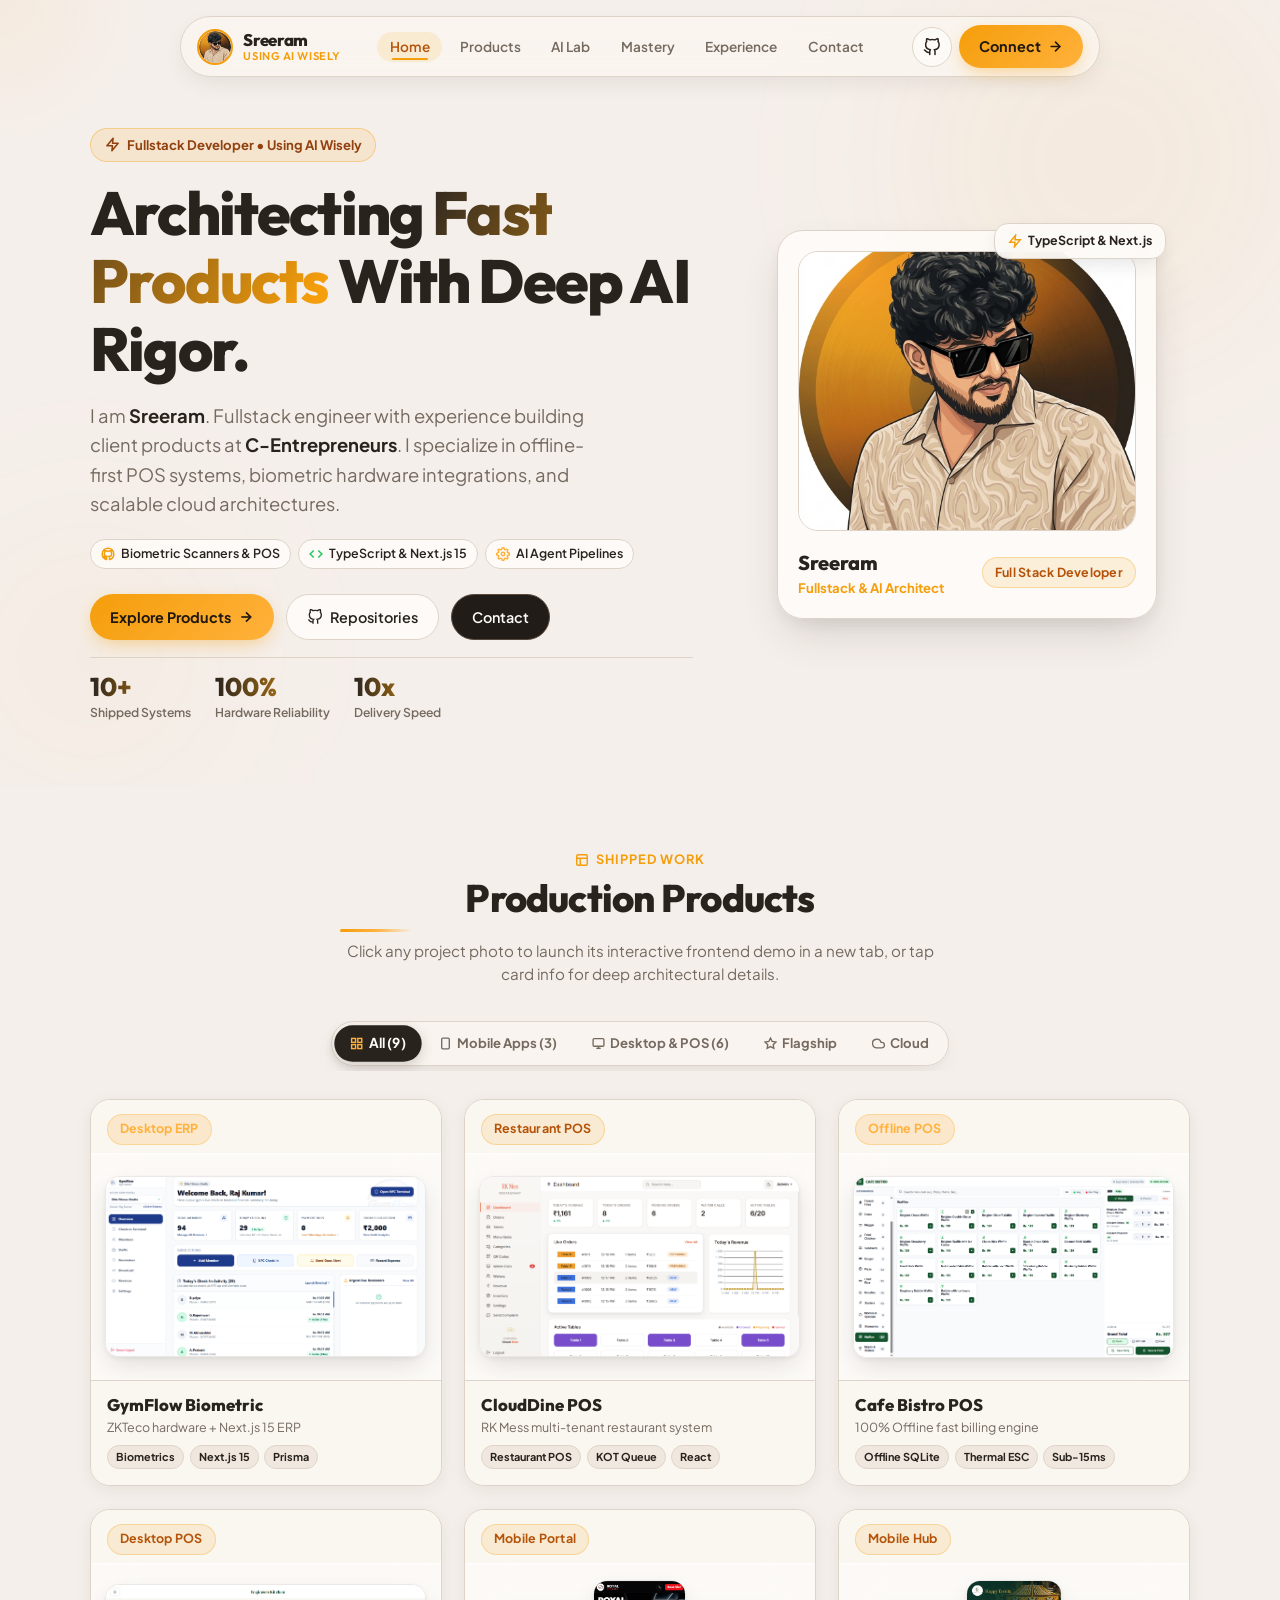
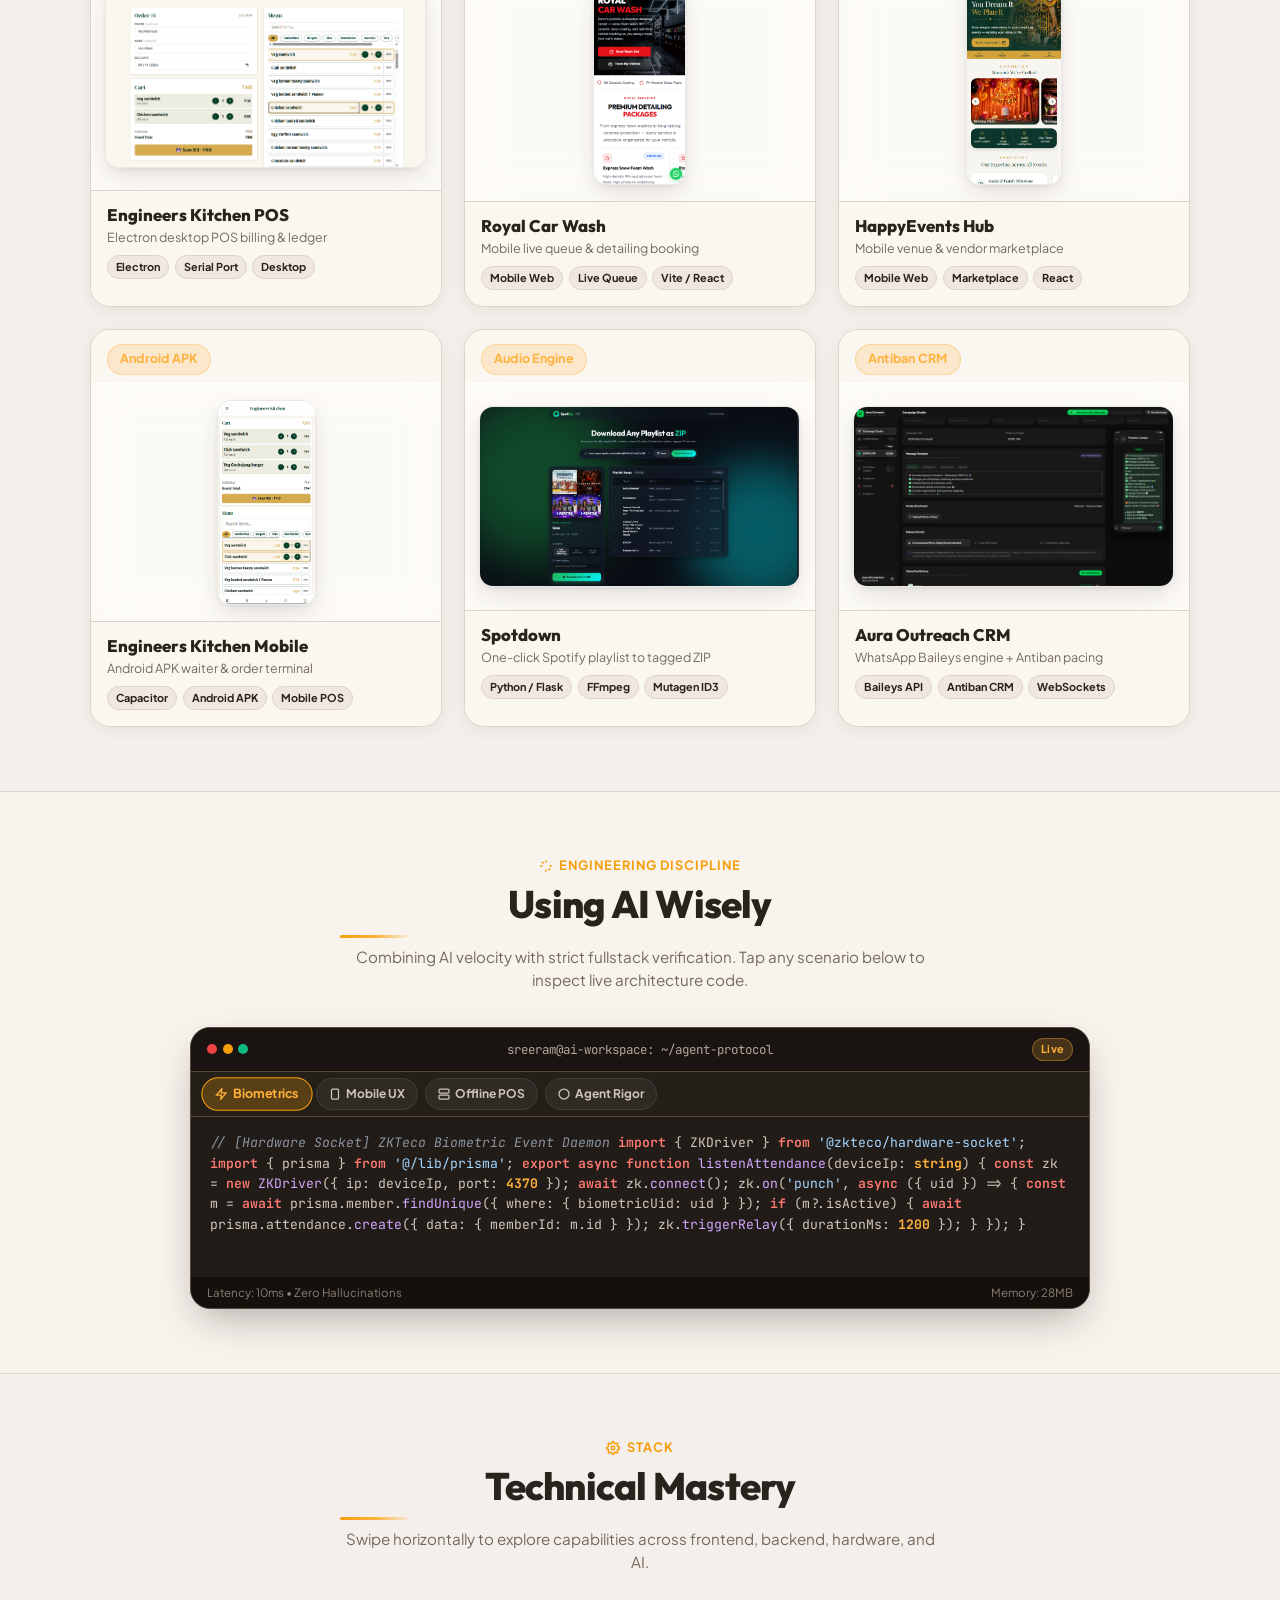
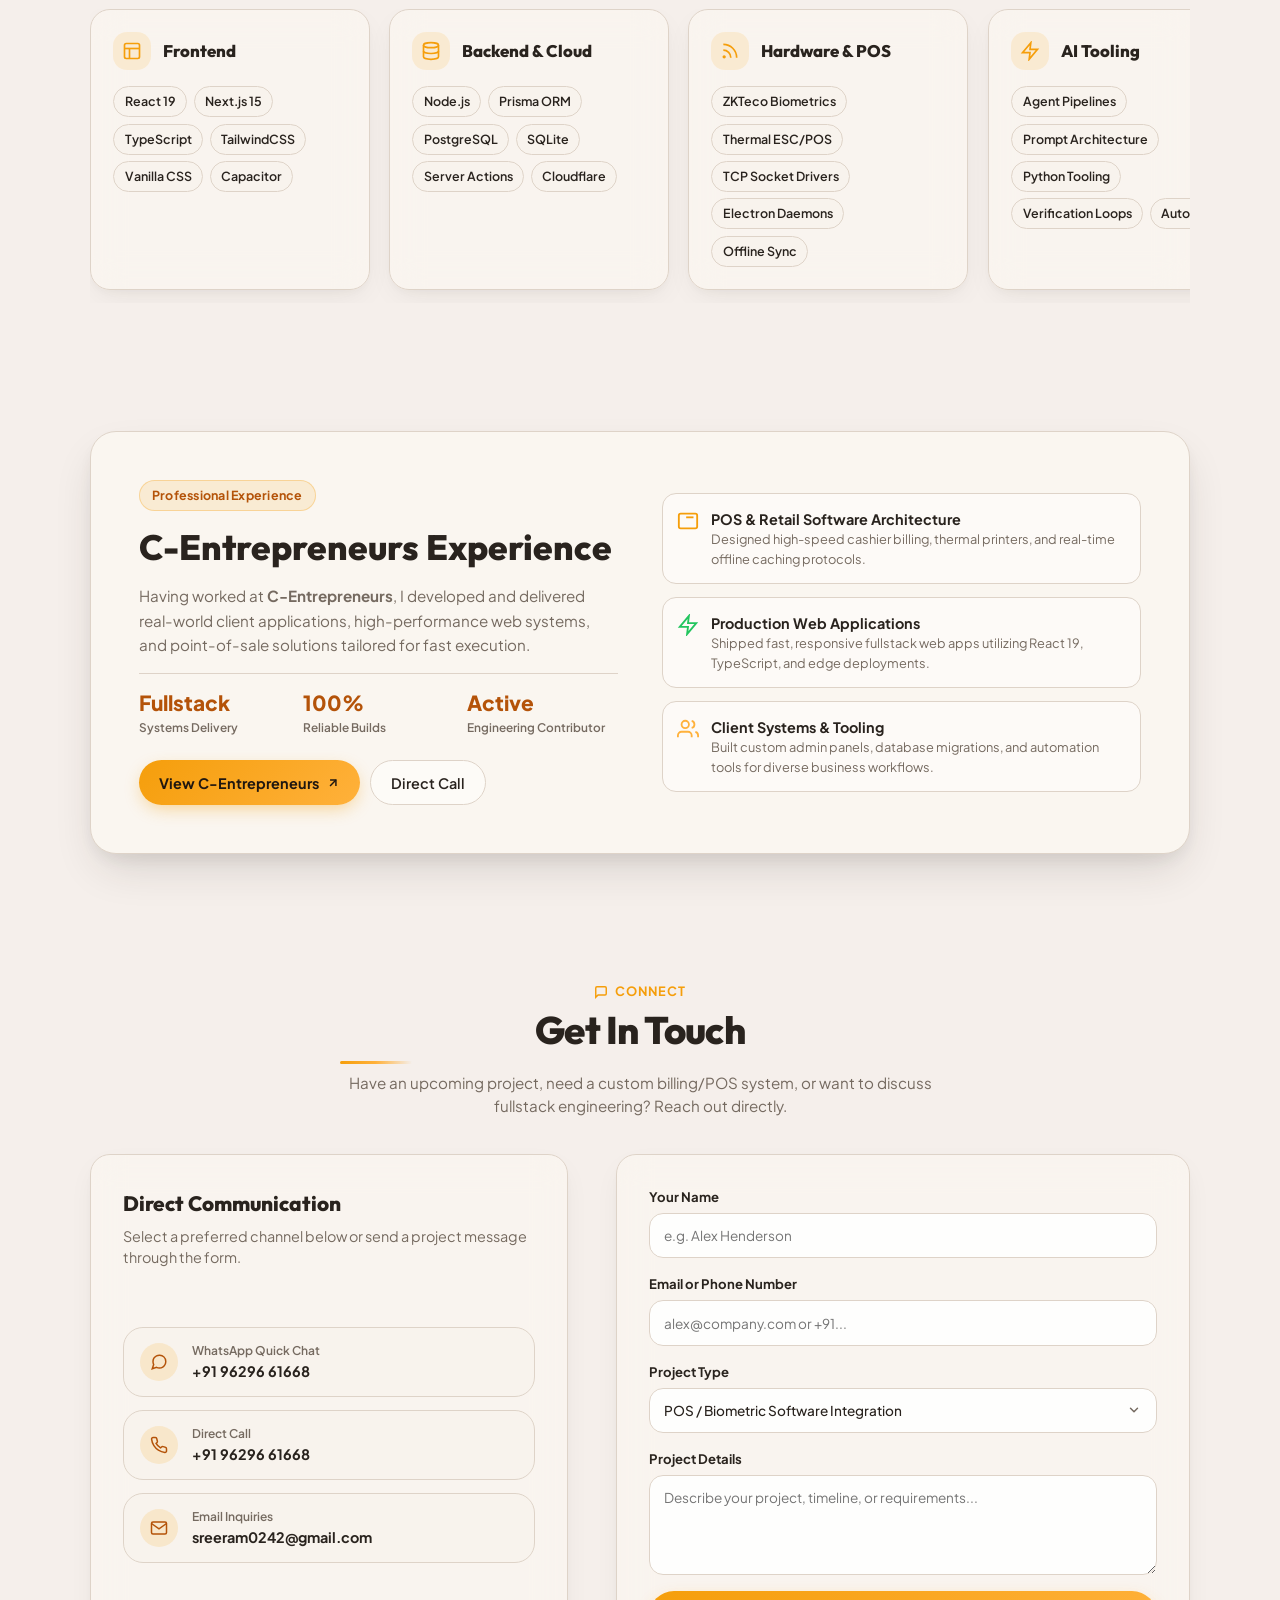
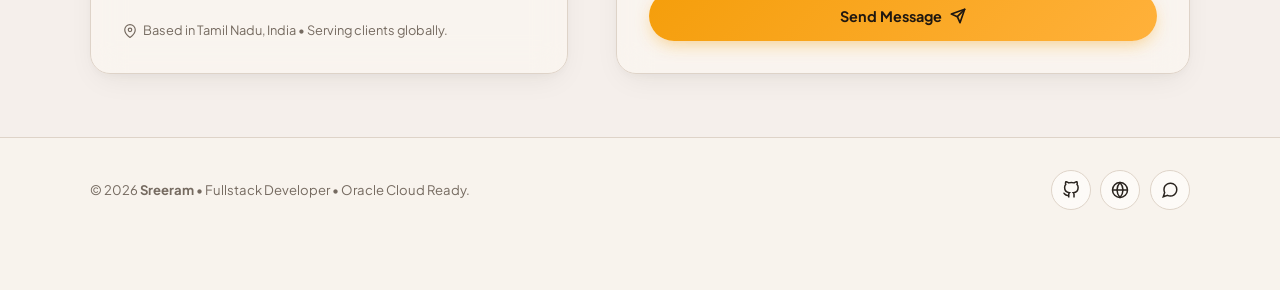
==== commit 9448e6f8: "fix(ui): remove demo & tap badges from project cards, fix c-entrepreneurs icon borders, and keep ai-" ====
--- a/index.html
+++ b/index.html
@@ -240,17 +240,9 @@
                  data-live="demos/gymflow/index.html">
           <div class="insta-card-top">
             <span class="badge badge-featured">Desktop ERP</span>
-            <span class="insta-tap-badge">
-              <svg width="12" height="12" viewBox="0 0 24 24" fill="none" stroke="currentColor" stroke-width="2.5"><circle cx="12" cy="12" r="10"></circle><line x1="12" y1="16" x2="12" y2="12"></line><line x1="12" y1="8" x2="12.01" y2="8"></line></svg>
-              <span>Tap info</span>
-            </span>
           </div>
           <div class="card-canvas">
             <img src="assets/images/projects/gymflow-admin.png" alt="GymFlow Biometric Suite" class="project-photo" loading="lazy">
-            <div class="card-demo-badge">
-              <svg width="12" height="12" viewBox="0 0 24 24" fill="none" stroke="currentColor" stroke-width="2.5"><polygon points="5 3 19 12 5 21 5 3"></polygon></svg>
-              <span>Launch Demo</span>
-            </div>
           </div>
           <div class="insta-card-bottom">
             <h3 class="insta-title">GymFlow Biometric</h3>
@@ -276,17 +268,9 @@
                  data-live="demos/clouddine/index.html">
           <div class="insta-card-top">
             <span class="badge badge-warm">Restaurant POS</span>
-            <span class="insta-tap-badge">
-              <svg width="12" height="12" viewBox="0 0 24 24" fill="none" stroke="currentColor" stroke-width="2.5"><circle cx="12" cy="12" r="10"></circle><line x1="12" y1="16" x2="12" y2="12"></line><line x1="12" y1="8" x2="12.01" y2="8"></line></svg>
-              <span>Tap info</span>
-            </span>
           </div>
           <div class="card-canvas">
             <img src="assets/images/projects/clouddine-rkmess.png" alt="CloudDine POS" class="project-photo" loading="lazy">
-            <div class="card-demo-badge">
-              <svg width="12" height="12" viewBox="0 0 24 24" fill="none" stroke="currentColor" stroke-width="2.5"><polygon points="5 3 19 12 5 21 5 3"></polygon></svg>
-              <span>Launch Demo</span>
-            </div>
           </div>
           <div class="insta-card-bottom">
             <h3 class="insta-title">CloudDine POS</h3>
@@ -312,17 +296,9 @@
                  data-live="demos/cafebistro/index.html">
           <div class="insta-card-top">
             <span class="badge badge-featured">Offline POS</span>
-            <span class="insta-tap-badge">
-              <svg width="12" height="12" viewBox="0 0 24 24" fill="none" stroke="currentColor" stroke-width="2.5"><circle cx="12" cy="12" r="10"></circle><line x1="12" y1="16" x2="12" y2="12"></line><line x1="12" y1="8" x2="12.01" y2="8"></line></svg>
-              <span>Tap info</span>
-            </span>
           </div>
           <div class="card-canvas">
             <img src="assets/images/projects/cafebistro-offline-pos.png" alt="Cafe Bistro Offline POS" class="project-photo" loading="lazy">
-            <div class="card-demo-badge">
-              <svg width="12" height="12" viewBox="0 0 24 24" fill="none" stroke="currentColor" stroke-width="2.5"><polygon points="5 3 19 12 5 21 5 3"></polygon></svg>
-              <span>Launch Demo</span>
-            </div>
           </div>
           <div class="insta-card-bottom">
             <h3 class="insta-title">Cafe Bistro POS</h3>
@@ -348,17 +324,9 @@
                  data-live="demos/engineers-kitchen-pos/index.html">
           <div class="insta-card-top">
             <span class="badge badge-warm">Desktop POS</span>
-            <span class="insta-tap-badge">
-              <svg width="12" height="12" viewBox="0 0 24 24" fill="none" stroke="currentColor" stroke-width="2.5"><circle cx="12" cy="12" r="10"></circle><line x1="12" y1="16" x2="12" y2="12"></line><line x1="12" y1="8" x2="12.01" y2="8"></line></svg>
-              <span>Tap info</span>
-            </span>
           </div>
           <div class="card-canvas">
             <img src="assets/images/projects/engineers-kitchen-pos.png" alt="Engineers Kitchen Desktop" class="project-photo" loading="lazy">
-            <div class="card-demo-badge">
-              <svg width="12" height="12" viewBox="0 0 24 24" fill="none" stroke="currentColor" stroke-width="2.5"><polygon points="5 3 19 12 5 21 5 3"></polygon></svg>
-              <span>Launch Demo</span>
-            </div>
           </div>
           <div class="insta-card-bottom">
             <h3 class="insta-title">Engineers Kitchen POS</h3>
@@ -384,17 +352,9 @@
                  data-live="demos/royal-carwash/index.html">
           <div class="insta-card-top">
             <span class="badge badge-warm">Mobile Portal</span>
-            <span class="insta-tap-badge">
-              <svg width="12" height="12" viewBox="0 0 24 24" fill="none" stroke="currentColor" stroke-width="2.5"><circle cx="12" cy="12" r="10"></circle><line x1="12" y1="16" x2="12" y2="12"></line><line x1="12" y1="8" x2="12.01" y2="8"></line></svg>
-              <span>Tap info</span>
-            </span>
           </div>
           <div class="card-canvas">
             <img src="assets/images/projects/royal-carwash.png" alt="Royal Car Wash" class="project-photo" loading="lazy">
-            <div class="card-demo-badge">
-              <svg width="12" height="12" viewBox="0 0 24 24" fill="none" stroke="currentColor" stroke-width="2.5"><polygon points="5 3 19 12 5 21 5 3"></polygon></svg>
-              <span>Launch Demo</span>
-            </div>
           </div>
           <div class="insta-card-bottom">
             <h3 class="insta-title">Royal Car Wash</h3>
@@ -420,17 +380,9 @@
                  data-live="demos/happy-events/index.html">
           <div class="insta-card-top">
             <span class="badge badge-warm">Mobile Hub</span>
-            <span class="insta-tap-badge">
-              <svg width="12" height="12" viewBox="0 0 24 24" fill="none" stroke="currentColor" stroke-width="2.5"><circle cx="12" cy="12" r="10"></circle><line x1="12" y1="16" x2="12" y2="12"></line><line x1="12" y1="8" x2="12.01" y2="8"></line></svg>
-              <span>Tap info</span>
-            </span>
           </div>
           <div class="card-canvas">
             <img src="assets/images/projects/happy-events.png" alt="HappyEvents" class="project-photo" loading="lazy">
-            <div class="card-demo-badge">
-              <svg width="12" height="12" viewBox="0 0 24 24" fill="none" stroke="currentColor" stroke-width="2.5"><polygon points="5 3 19 12 5 21 5 3"></polygon></svg>
-              <span>Launch Demo</span>
-            </div>
           </div>
           <div class="insta-card-bottom">
             <h3 class="insta-title">HappyEvents Hub</h3>
@@ -456,17 +408,9 @@
                  data-live="demos/engineers-kitchen-mobile/index.html">
           <div class="insta-card-top">
             <span class="badge badge-featured">Android APK</span>
-            <span class="insta-tap-badge">
-              <svg width="12" height="12" viewBox="0 0 24 24" fill="none" stroke="currentColor" stroke-width="2.5"><circle cx="12" cy="12" r="10"></circle><line x1="12" y1="16" x2="12" y2="12"></line><line x1="12" y1="8" x2="12.01" y2="8"></line></svg>
-              <span>Tap info</span>
-            </span>
           </div>
           <div class="card-canvas">
             <img src="assets/images/projects/engineers-kitchen-mobile.png" alt="Engineers Kitchen Mobile" class="project-photo" loading="lazy">
-            <div class="card-demo-badge">
-              <svg width="12" height="12" viewBox="0 0 24 24" fill="none" stroke="currentColor" stroke-width="2.5"><polygon points="5 3 19 12 5 21 5 3"></polygon></svg>
-              <span>Launch Demo</span>
-            </div>
           </div>
           <div class="insta-card-bottom">
             <h3 class="insta-title">Engineers Kitchen Mobile</h3>
@@ -492,17 +436,9 @@
                  data-live="demos/spotdown/index.html">
           <div class="insta-card-top">
             <span class="badge badge-featured">Audio Engine</span>
-            <span class="insta-tap-badge">
-              <svg width="12" height="12" viewBox="0 0 24 24" fill="none" stroke="currentColor" stroke-width="2.5"><circle cx="12" cy="12" r="10"></circle><line x1="12" y1="16" x2="12" y2="12"></line><line x1="12" y1="8" x2="12.01" y2="8"></line></svg>
-              <span>Tap info</span>
-            </span>
           </div>
           <div class="card-canvas">
             <img src="assets/images/projects/spotdown.png" alt="Spotdown Spotify Playlist Downloader" class="project-photo" loading="lazy">
-            <div class="card-demo-badge">
-              <svg width="12" height="12" viewBox="0 0 24 24" fill="none" stroke="currentColor" stroke-width="2.5"><polygon points="5 3 19 12 5 21 5 3"></polygon></svg>
-              <span>Launch Demo</span>
-            </div>
           </div>
           <div class="insta-card-bottom">
             <h3 class="insta-title">Spotdown</h3>
@@ -528,17 +464,9 @@
                  data-live="demos/whatsapp-crm/index.html">
           <div class="insta-card-top">
             <span class="badge badge-featured">Antiban CRM</span>
-            <span class="insta-tap-badge">
-              <svg width="12" height="12" viewBox="0 0 24 24" fill="none" stroke="currentColor" stroke-width="2.5"><circle cx="12" cy="12" r="10"></circle><line x1="12" y1="16" x2="12" y2="12"></line><line x1="12" y1="8" x2="12.01" y2="8"></line></svg>
-              <span>Tap info</span>
-            </span>
           </div>
           <div class="card-canvas">
             <img src="assets/images/projects/whatsapp-crm.png" alt="Aura Outreach WhatsApp CRM" class="project-photo" loading="lazy">
-            <div class="card-demo-badge">
-              <svg width="12" height="12" viewBox="0 0 24 24" fill="none" stroke="currentColor" stroke-width="2.5"><polygon points="5 3 19 12 5 21 5 3"></polygon></svg>
-              <span>Launch Demo</span>
-            </div>
           </div>
           <div class="insta-card-bottom">
             <h3 class="insta-title">Aura Outreach CRM</h3>
@@ -556,7 +484,7 @@
       <!-- Mobile Horizontal Swipe Cue Indicator -->
       <div class="projects-swipe-cue">
         <svg width="14" height="14" viewBox="0 0 24 24" fill="none" stroke="currentColor" stroke-width="2.5" class="anim-float"><line x1="5" y1="12" x2="19" y2="12"></line><polyline points="12 5 19 12 12 19"></polyline></svg>
-        <span>Swipe horizontally to explore projects &bull; Click photo to launch demo &bull; Tap info for details</span>
+        <span>Swipe horizontally to explore projects &bull; Click to view live demo</span>
       </div>
     </div>
   </section>
@@ -644,8 +572,8 @@
             <div class="terminal-dot dot-yellow"></div>
             <div class="terminal-dot dot-green"></div>
           </div>
-          <span style="font-family: var(--font-mono); font-size: 0.78rem; color: #B5A698;">sreeram@ai-workspace: ~/agent-protocol</span>
-          <span class="badge badge-featured" style="font-size: 0.68rem; padding: 0.15rem 0.5rem;">Live</span>
+          <span class="terminal-title-text" style="font-family: var(--font-mono); color: #B5A698;">sreeram@ai-workspace: ~/agent-protocol</span>
+          <span class="badge badge-featured terminal-live-badge" style="font-size: 0.68rem; padding: 0.15rem 0.5rem;">Live</span>
         </div>
 
         <!-- Horizontal Scenario Selector Pills on Top -->
--- a/style.css
+++ b/style.css
@@ -95,6 +95,7 @@
   max-width: 100vw;
   min-height: 100vh;
   touch-action: manipulation;
+  -webkit-overflow-scrolling: touch;
 }
 
 ::selection {
@@ -916,18 +917,7 @@
 }
 
 .insta-tap-badge {
-  background: var(--bg-secondary);
-  /* #F8F3ED */
-  color: var(--text-muted);
-  /* #756A60 */
-  font-size: 0.72rem;
-  font-weight: 600;
-  padding: 0.2rem 0.6rem;
-  border-radius: var(--radius-full);
-  display: inline-flex;
-  align-items: center;
-  gap: 0.3rem;
-  border: 1px solid var(--border-soft);
+  display: none !important;
 }
 
 /* Card Canvas: Frosted Glassmorphism Blur Effect Behind Original Photos */
@@ -950,37 +940,7 @@
 
 /* Floating Demo Badge on Card Photo Canvas */
 .card-demo-badge {
-  position: absolute;
-  bottom: 12px;
-  right: 12px;
-  display: inline-flex;
-  align-items: center;
-  gap: 0.4rem;
-  padding: 0.35rem 0.75rem;
-  background: rgba(36, 34, 32, 0.88);
-  backdrop-filter: blur(12px);
-  -webkit-backdrop-filter: blur(12px);
-  color: #FFFFFF;
-  border: 1px solid rgba(255, 255, 255, 0.2);
-  border-radius: 9999px;
-  font-size: 0.72rem;
-  font-weight: 700;
-  letter-spacing: 0.02em;
-  box-shadow: 0 4px 14px rgba(0, 0, 0, 0.25);
-  opacity: 0.92;
-  transform: translateY(0);
-  transition: all 0.25s cubic-bezier(0.16, 1, 0.3, 1);
-  pointer-events: none;
-  z-index: 5;
-}
-
-.card-canvas:hover .card-demo-badge {
-  opacity: 1;
-  background: var(--primary);
-  /* #3B7A57 */
-  border-color: rgba(255, 255, 255, 0.45);
-  transform: translateY(-2px) scale(1.04);
-  box-shadow: 0 6px 18px rgba(59, 122, 87, 0.4);
+  display: none !important;
 }
 
 /* Original Project Photo: Zero Frame, Rounded Corners, Elevated Soft Shadow */
@@ -1275,6 +1235,13 @@
   border-bottom: 1px solid var(--border-dark);
 }
 
+.terminal-title-text {
+  font-family: var(--font-mono);
+  font-size: 0.78rem;
+  color: #B5A698;
+  white-space: nowrap !important;
+}
+
 .terminal-dots {
   display: flex;
   gap: 0.35rem;
@@ -1711,11 +1678,13 @@
   right: 0;
   width: 100%;
   max-width: 100%;
-  background: var(--card-bg);
-  border: 1.5px solid var(--border-soft);
+  background: var(--glass-cream-high);
+  backdrop-filter: blur(16px);
+  -webkit-backdrop-filter: blur(16px);
+  border: 1.5px solid var(--glass-border);
   border-radius: var(--radius-md);
   box-shadow: 0 14px 34px -4px rgba(41, 35, 30, 0.18), 0 4px 12px -2px rgba(41, 35, 30, 0.08);
-  z-index: 200;
+  z-index: 9999;
   overflow: hidden;
   opacity: 0;
   visibility: hidden;
@@ -1839,6 +1808,62 @@
    15. MOBILE-SPECIFIC LAYOUT & ERGONOMICS
    -------------------------------------------------------------------------- */
 @media (max-width: 768px) {
+  /* ============================================================
+     MOBILE PERFORMANCE: Kill all expensive GPU-blocking effects.
+     backdrop-filter:blur is the #1 cause of scroll jank on mobile.
+     Replace with solid/semi-transparent backgrounds instead.
+     ============================================================ */
+  *,
+  *::before,
+  *::after {
+    backdrop-filter: none !important;
+    -webkit-backdrop-filter: none !important;
+  }
+
+  /* GPU-accelerate the scrolling container */
+  html {
+    -webkit-overflow-scrolling: touch;
+  }
+
+  /* Replace glass panels with solid cream bg on mobile */
+  .glass-panel {
+    background: var(--card-bg) !important;
+    backdrop-filter: none !important;
+    -webkit-backdrop-filter: none !important;
+  }
+
+  .mobile-nav-dock {
+    background: rgba(250, 246, 240, 0.97) !important;
+    backdrop-filter: none !important;
+    -webkit-backdrop-filter: none !important;
+  }
+
+  .mobile-top-bar {
+    background: rgba(250, 246, 240, 0.97) !important;
+    backdrop-filter: none !important;
+    -webkit-backdrop-filter: none !important;
+  }
+
+  /* GPU-accelerate animated elements */
+  .anim-float,
+  .anim-pulse,
+  .skill-scroll-card,
+  .insta-project-card,
+  .terminal-compact-card {
+    will-change: transform;
+    transform: translateZ(0);
+  }
+
+  /* Disable heavy animations on mobile to prevent jank */
+  @media (prefers-reduced-motion: no-preference) {
+    .anim-float {
+      animation-duration: 4s !important;
+    }
+    .anim-pulse {
+      animation-duration: 3s !important;
+    }
+  }
+
   .header-desktop {
     display: none;
   }
@@ -2155,15 +2180,37 @@
   }
 
   .terminal-top-strip {
-    padding: 0.45rem 0.85rem !important;
-    font-size: 0.65rem;
+    padding: 0.45rem 0.65rem !important;
+    gap: 0.35rem !important;
+    display: flex !important;
+    align-items: center !important;
+    justify-content: space-between !important;
+    flex-wrap: nowrap !important;
+  }
+
+  .terminal-dots {
+    flex-shrink: 0 !important;
+    display: flex !important;
+    gap: 0.25rem !important;
+  }
+
+  .terminal-dot {
+    width: 8px !important;
+    height: 8px !important;
   }
 
   .terminal-title-text {
-    font-size: 0.6rem !important;
+    font-size: 0.62rem !important;
+    white-space: nowrap !important;
+    overflow: hidden !important;
+    text-overflow: ellipsis !important;
+    text-align: center !important;
+    flex: 1 1 auto !important;
+    margin: 0 0.2rem !important;
   }
 
   .terminal-live-badge {
+    flex-shrink: 0 !important;
     font-size: 0.55rem !important;
     padding: 0.12rem 0.45rem !important;
   }
@@ -2327,20 +2374,26 @@
   .agency-right {
     display: flex;
     flex-direction: column;
-    gap: 0.45rem !important;
+    gap: 0.55rem !important;
   }
 
   .agency-offering-item {
     display: flex;
     align-items: flex-start;
-    gap: 0.55rem !important;
-    padding: 0.2rem 0 !important;
+    gap: 0.75rem !important;
+    padding: 0.7rem 0.9rem !important;
+    background: var(--glass-cream-high) !important;
+    border: 1px solid var(--border-soft) !important;
+    border-radius: var(--radius-md) !important;
+    box-sizing: border-box !important;
+    overflow: hidden;
   }
 
   .agency-offering-item svg {
-    width: 17px !important;
-    height: 17px !important;
-    margin-top: 0.1rem !important;
+    width: 20px !important;
+    height: 20px !important;
+    flex-shrink: 0 !important;
+    margin-top: 0.12rem !important;
   }
 
   .offering-title {
@@ -2358,126 +2411,155 @@
   /* Contact Section - Clean Spacing & Comfortable Inputs */
   .contact-grid {
     grid-template-columns: 1fr;
-    gap: 1.05rem !important;
+    gap: 0.85rem !important;
     margin-top: 0.35rem !important;
     margin-bottom: 0.35rem !important;
   }
 
   .contact-card-info,
   .contact-form-panel {
-    padding: 1.1rem 1.15rem !important;
+    padding: 0.95rem 1rem !important;
     border-radius: var(--radius-lg) !important;
   }
 
   .contact-card-info h3 {
-    font-size: 1rem !important;
-    margin-bottom: 0.25rem !important;
+    font-size: 0.88rem !important;
+    margin-bottom: 0.2rem !important;
     line-height: 1.22 !important;
   }
 
   .contact-card-info p {
-    font-size: 0.7rem !important;
-    line-height: 1.42 !important;
-    margin-bottom: 0.65rem !important;
+    font-size: 0.65rem !important;
+    line-height: 1.4 !important;
+    margin-bottom: 0.5rem !important;
   }
 
   .contact-quick-list {
     display: flex;
     flex-direction: column;
-    gap: 0.45rem !important;
-    margin-bottom: 0.65rem !important;
+    gap: 0.38rem !important;
+    margin-bottom: 0.5rem !important;
   }
 
   .quick-contact-btn {
-    padding: 0.42rem 0.7rem !important;
-    gap: 0.6rem !important;
-    border-radius: 11px !important;
+    padding: 0.38rem 0.65rem !important;
+    gap: 0.5rem !important;
+    border-radius: 10px !important;
   }
 
   .quick-icon {
-    width: 28px !important;
-    height: 28px !important;
-    border-radius: 8px !important;
+    width: 26px !important;
+    height: 26px !important;
+    border-radius: 7px !important;
   }
 
   .quick-icon svg {
-    width: 14px !important;
-    height: 14px !important;
+    width: 13px !important;
+    height: 13px !important;
   }
 
   .quick-text-title {
-    font-size: 0.58rem !important;
-    margin-bottom: 0.04rem !important;
+    font-size: 0.55rem !important;
+    margin-bottom: 0.02rem !important;
   }
 
   .quick-text-val {
-    font-size: 0.7rem !important;
+    font-size: 0.65rem !important;
   }
 
   .contact-form {
     display: flex;
     flex-direction: column;
-    gap: 0.5rem !important;
+    gap: 0.42rem !important;
   }
 
   .contact-form .form-group {
     display: flex;
     flex-direction: column;
-    gap: 0.18rem !important;
+    gap: 0.14rem !important;
     margin-bottom: 0 !important;
   }
 
   .contact-form .form-label {
+    font-size: 0.62rem !important;
+    margin-bottom: 0 !important;
+    font-weight: 600 !important;
+  }
+
+  .contact-form .form-input {
+    padding: 0.38rem 0.62rem !important;
+    font-size: 0.72rem !important;
+    border-radius: 8px !important;
+    min-height: unset !important;
+  }
+
+  /* Dropdown: constrained to card, no overflow */
+  .custom-select-group {
+    position: relative;
+  }
+
+  .custom-select-wrapper {
+    width: 100% !important;
+    max-width: 100% !important;
+    box-sizing: border-box !important;
+  }
+
+  .custom-select-trigger {
+    padding: 0.38rem 0.62rem !important;
+    font-size: 0.72rem !important;
+    border-radius: 8px !important;
+    min-height: 34px !important;
+    width: 100% !important;
+    box-sizing: border-box !important;
+  }
+
+  .custom-select-label {
+    font-size: 0.72rem !important;
+    white-space: nowrap !important;
+    overflow: hidden !important;
+    text-overflow: ellipsis !important;
+    max-width: calc(100% - 20px) !important;
+  }
+
+  .custom-select-menu {
+    position: absolute !important;
+    left: 0 !important;
+    right: 0 !important;
+    width: 100% !important;
+    max-width: 100% !important;
+    box-sizing: border-box !important;
+    border-radius: 9px !important;
+    z-index: 9999 !important;
+    max-height: 180px !important;
+    overflow-y: auto !important;
+  }
+
+  .custom-option {
+    padding: 0.42rem 0.62rem !important;
     font-size: 0.68rem !important;
-    margin-bottom: 0 !important;
-  }
-
-  .contact-form .form-input {
-    padding: 0.45rem 0.7rem !important;
-    font-size: 0.78rem !important;
-    border-radius: 9px !important;
-  }
-
-  .custom-select-trigger {
-    padding: 0.45rem 0.7rem !important;
-    font-size: 0.78rem !important;
-    border-radius: 9px !important;
-    min-height: 36px !important;
-  }
-
-  .custom-select-label {
-    font-size: 0.78rem !important;
-  }
-
-  .custom-select-menu {
-    border-radius: 10px !important;
-  }
-
-  .custom-option {
-    padding: 0.5rem 0.7rem !important;
-    font-size: 0.74rem !important;
   }
 
   .contact-form .form-textarea {
-    padding: 0.45rem 0.7rem !important;
-    font-size: 0.78rem !important;
-    border-radius: 9px !important;
-    height: 60px !important;
-    min-height: 60px !important;
-    max-height: 80px !important;
+    padding: 0.38rem 0.62rem !important;
+    font-size: 0.72rem !important;
+    border-radius: 8px !important;
+    height: 58px !important;
+    min-height: 58px !important;
+    max-height: 75px !important;
+    resize: none !important;
   }
 
   .contact-form .form-input::placeholder,
   .contact-form .form-textarea::placeholder {
-    font-size: 0.75rem !important;
+    font-size: 0.68rem !important;
   }
 
   .contact-form .btn {
     width: 100%;
     justify-content: center;
-    padding: 0.6rem 1rem !important;
-    font-size: 0.85rem !important;
-    margin-top: 0.25rem !important;
+    padding: 0.55rem 1rem !important;
+    font-size: 0.78rem !important;
+    margin-top: 0.2rem !important;
   }
 
   .footer {
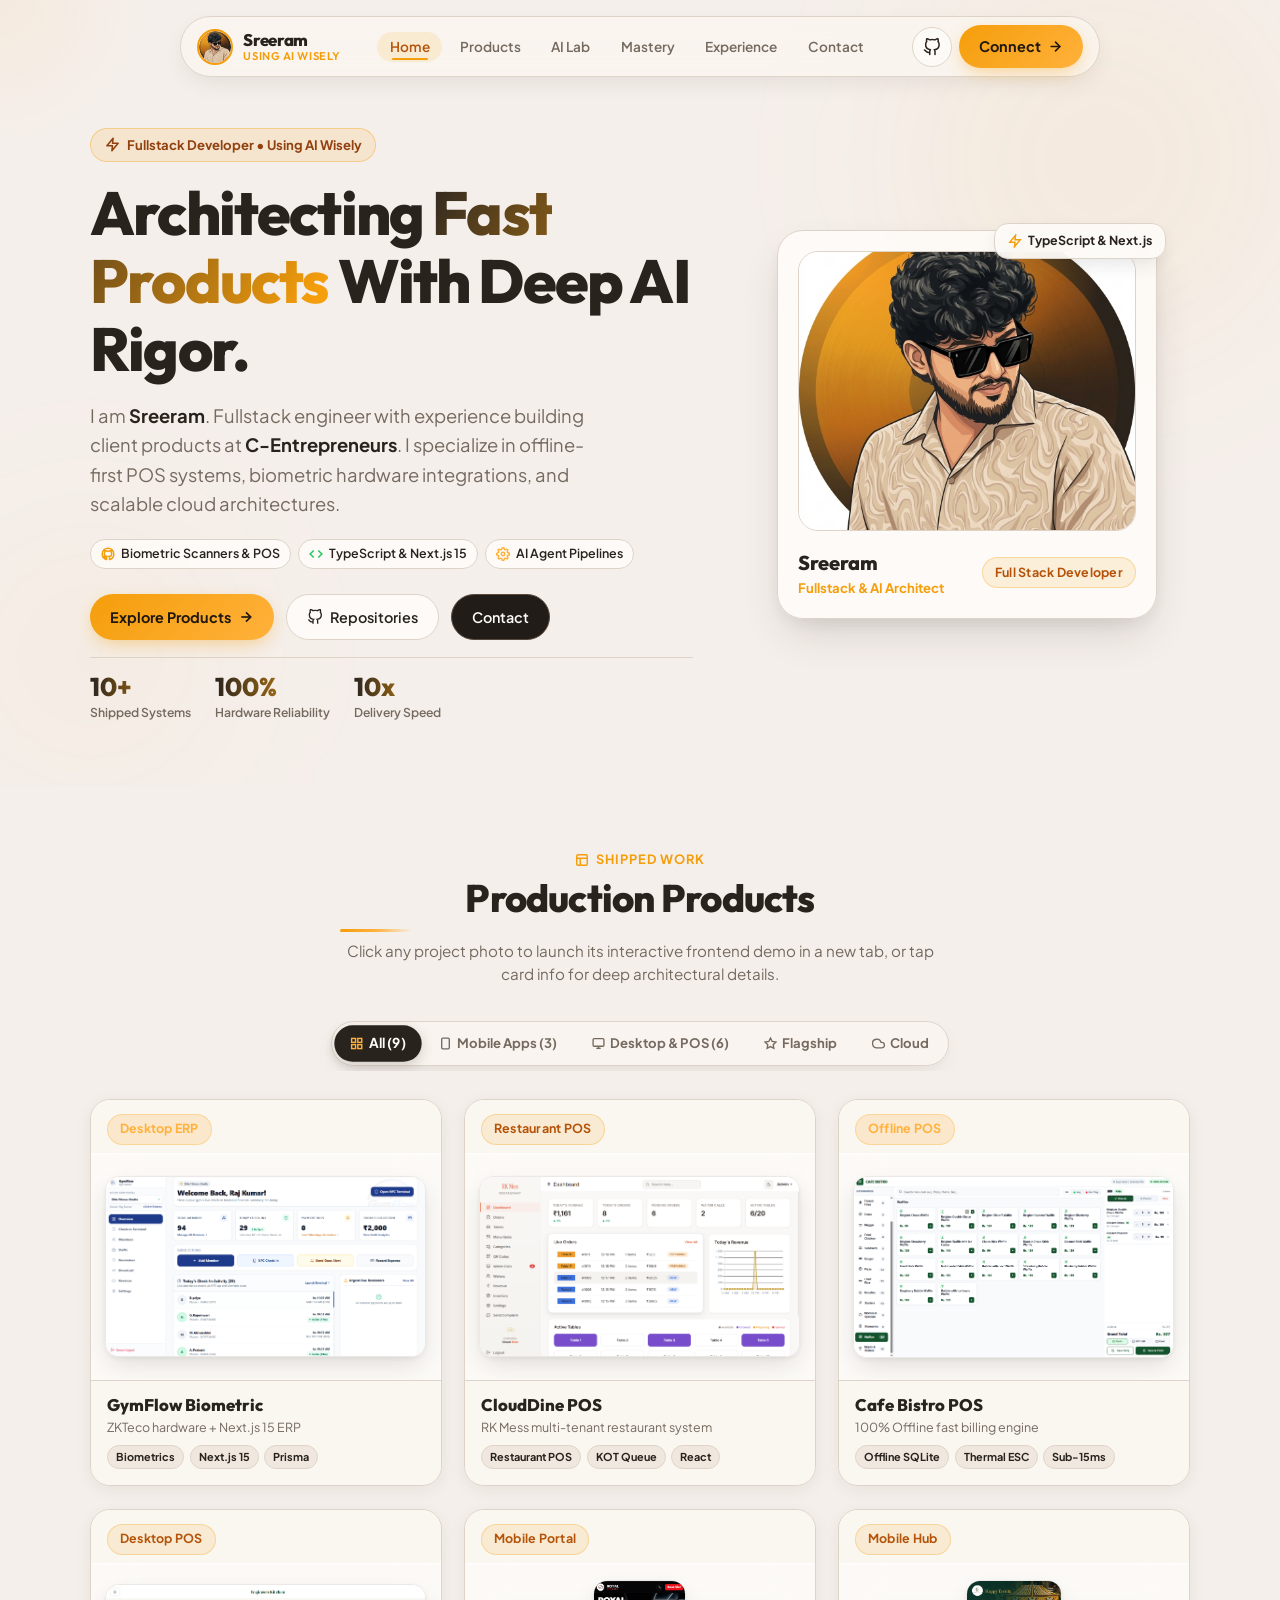
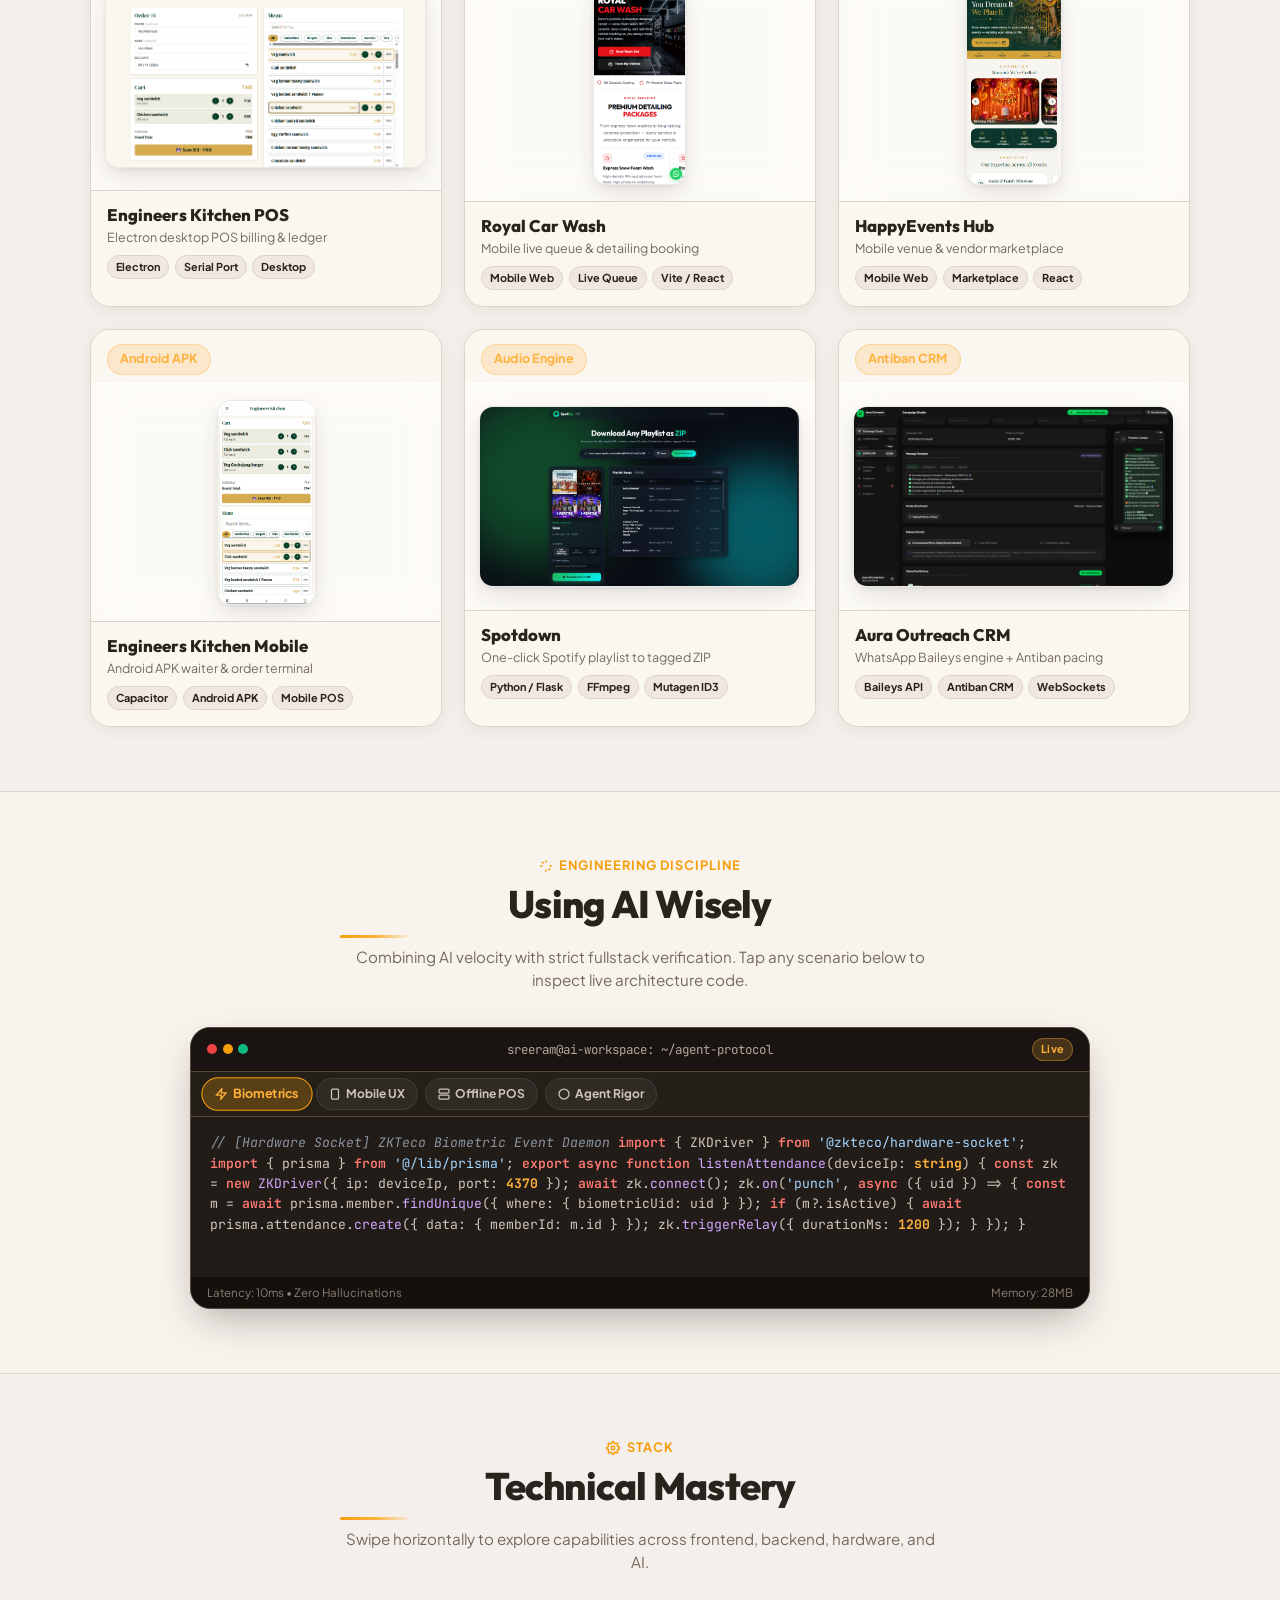
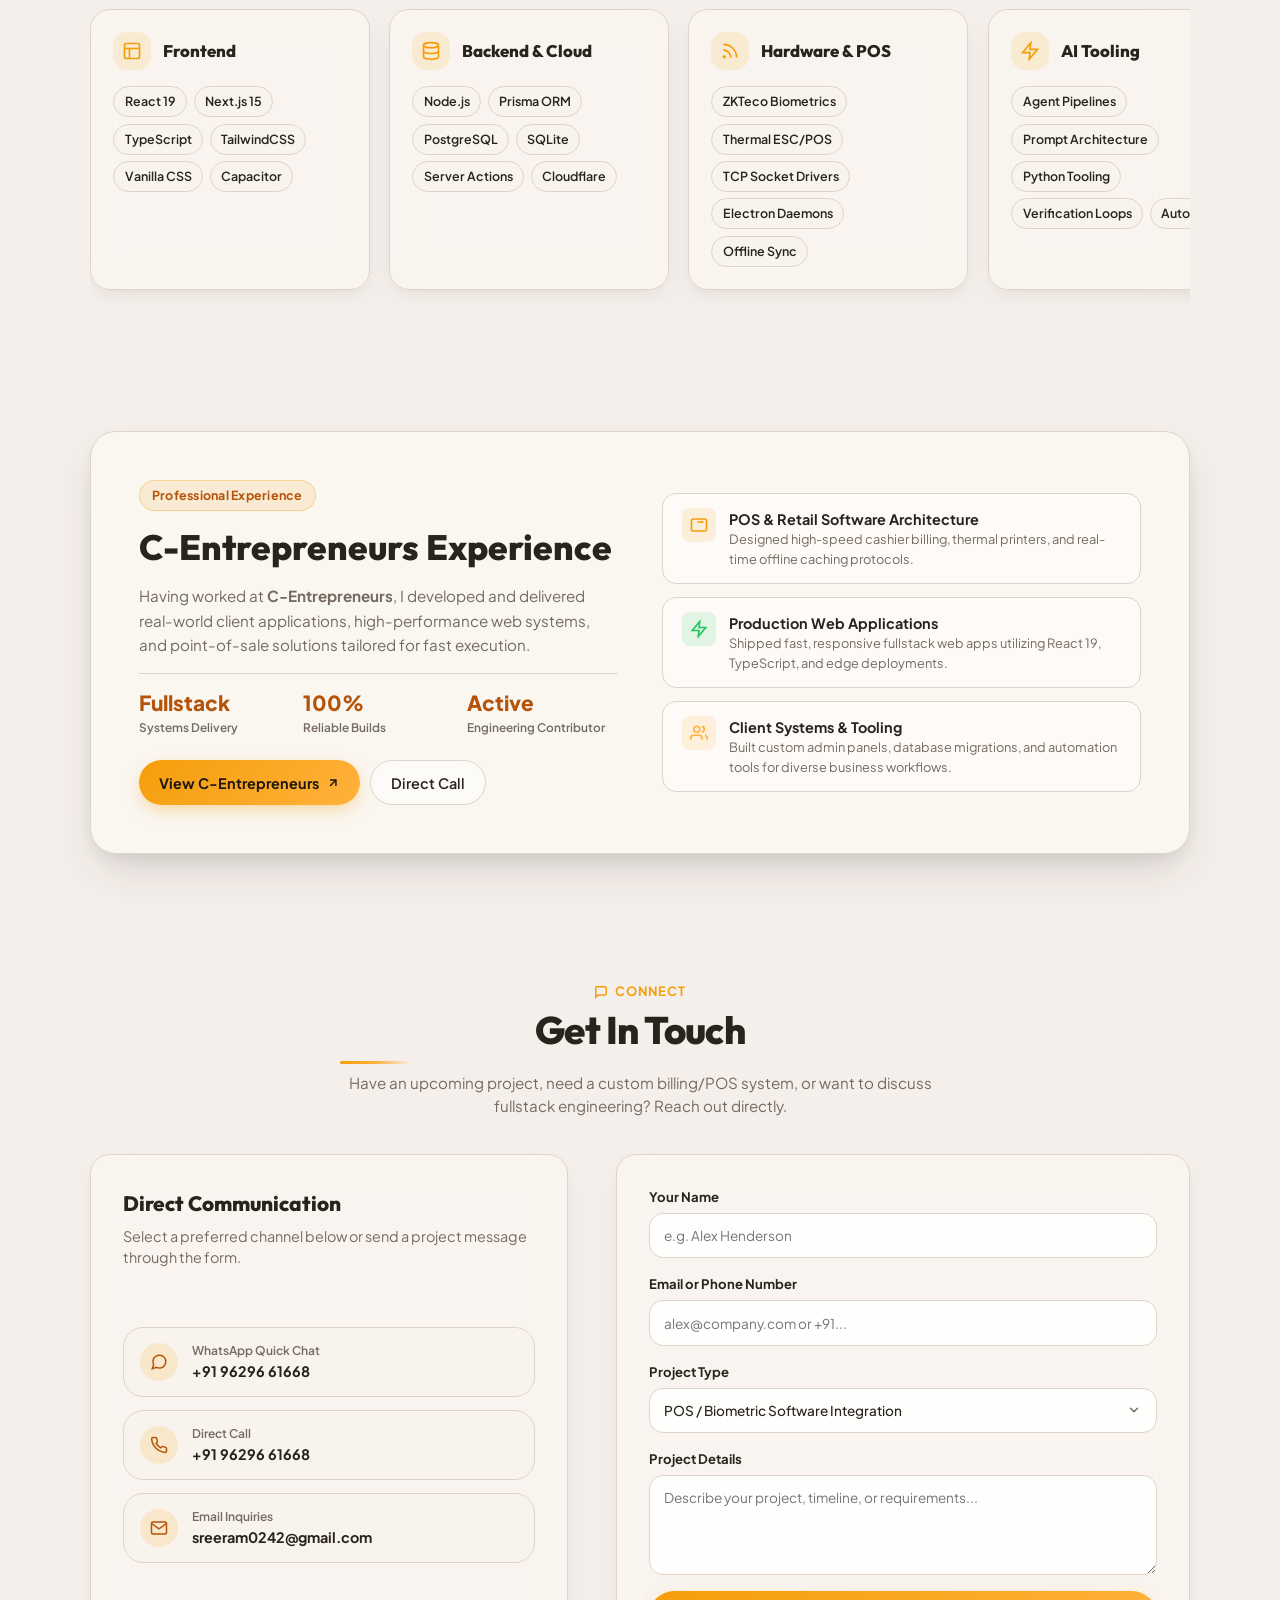
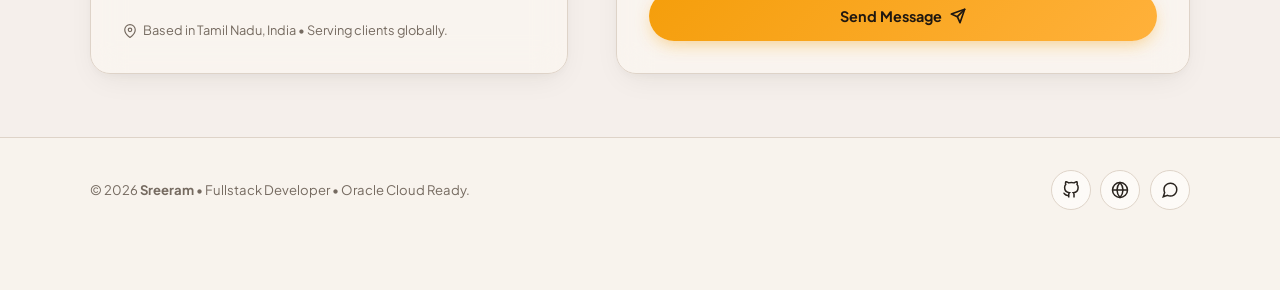
==== commit f750a462: "fix(cache & ui): bust asset caching, add dedicated icon boxes and inline padding for c-entrepreneurs" ====
--- a/index.html
+++ b/index.html
@@ -12,8 +12,8 @@
   <link rel="preconnect" href="https://fonts.gstatic.com" crossorigin>
   <link href="https://fonts.googleapis.com/css2?family=JetBrains+Mono:wght@400;500;700&family=Outfit:wght@500;600;700;800&family=Plus+Jakarta+Sans:wght@400;500;600;700;800&display=swap" rel="stylesheet">
 
-  <link rel="stylesheet" href="style.css">
-  <link rel="stylesheet" href="animations.css">
+  <link rel="stylesheet" href="style.css?v=20261004_2">
+  <link rel="stylesheet" href="animations.css?v=20261004_2">
   <link rel="icon" type="image/png" href="assets/images/sreeram-avatar.png">
 </head>
 <body>
@@ -748,24 +748,30 @@
         </div>
 
         <div class="agency-right">
-          <div class="agency-offering-item">
-            <svg width="22" height="22" viewBox="0 0 24 24" fill="none" stroke="#F59E0B" stroke-width="2" class="anim-pulse" style="flex-shrink: 0; margin-top: 0.15rem;"><rect x="2" y="4" width="20" height="16" rx="2"></rect><line x1="6" y1="8" x2="6" y2="8"></line><line x1="10" y1="8" x2="18" y2="8"></line></svg>
+          <div class="agency-offering-item" style="padding: 0.85rem 1.15rem !important; gap: 0.85rem !important; display: flex !important; align-items: flex-start !important; box-sizing: border-box !important;">
+            <div class="offering-icon-box" style="flex-shrink: 0; width: 34px; height: 34px; border-radius: 8px; background: rgba(245, 158, 11, 0.12); display: flex; align-items: center; justify-content: center;">
+              <svg width="18" height="18" viewBox="0 0 24 24" fill="none" stroke="#F59E0B" stroke-width="2.2" class="anim-pulse"><rect x="2" y="4" width="20" height="16" rx="2"></rect><line x1="6" y1="8" x2="6" y2="8"></line><line x1="10" y1="8" x2="18" y2="8"></line></svg>
+            </div>
             <div>
               <h4 class="offering-title">POS & Retail Software Architecture</h4>
               <p class="offering-desc">Designed high-speed cashier billing, thermal printers, and real-time offline caching protocols.</p>
             </div>
           </div>
 
-          <div class="agency-offering-item">
-            <svg width="22" height="22" viewBox="0 0 24 24" fill="none" stroke="#22C55E" stroke-width="2" class="anim-float" style="flex-shrink: 0; margin-top: 0.15rem;"><polygon points="13 2 3 14 12 14 11 22 21 10 12 10 13 2"></polygon></svg>
+          <div class="agency-offering-item" style="padding: 0.85rem 1.15rem !important; gap: 0.85rem !important; display: flex !important; align-items: flex-start !important; box-sizing: border-box !important;">
+            <div class="offering-icon-box" style="flex-shrink: 0; width: 34px; height: 34px; border-radius: 8px; background: rgba(34, 197, 94, 0.12); display: flex; align-items: center; justify-content: center;">
+              <svg width="18" height="18" viewBox="0 0 24 24" fill="none" stroke="#22C55E" stroke-width="2.2" class="anim-float"><polygon points="13 2 3 14 12 14 11 22 21 10 12 10 13 2"></polygon></svg>
+            </div>
             <div>
               <h4 class="offering-title">Production Web Applications</h4>
               <p class="offering-desc">Shipped fast, responsive fullstack web apps utilizing React 19, TypeScript, and edge deployments.</p>
             </div>
           </div>
 
-          <div class="agency-offering-item">
-            <svg width="22" height="22" viewBox="0 0 24 24" fill="none" stroke="#FFB13B" stroke-width="2" class="anim-wiggle" style="flex-shrink: 0; margin-top: 0.15rem;"><path d="M16 21v-2a4 4 0 0 0-4-4H5a4 4 0 0 0-4 4v2"></path><circle cx="9" cy="7" r="4"></circle><path d="M23 21v-2a4 4 0 0 0-3-3.87"></path><path d="M16 3.13a4 4 0 0 1 0 7.75"></path></svg>
+          <div class="agency-offering-item" style="padding: 0.85rem 1.15rem !important; gap: 0.85rem !important; display: flex !important; align-items: flex-start !important; box-sizing: border-box !important;">
+            <div class="offering-icon-box" style="flex-shrink: 0; width: 34px; height: 34px; border-radius: 8px; background: rgba(255, 177, 59, 0.15); display: flex; align-items: center; justify-content: center;">
+              <svg width="18" height="18" viewBox="0 0 24 24" fill="none" stroke="#FFB13B" stroke-width="2.2" class="anim-wiggle"><path d="M16 21v-2a4 4 0 0 0-4-4H5a4 4 0 0 0-4 4v2"></path><circle cx="9" cy="7" r="4"></circle><path d="M23 21v-2a4 4 0 0 0-3-3.87"></path><path d="M16 3.13a4 4 0 0 1 0 7.75"></path></svg>
+            </div>
             <div>
               <h4 class="offering-title">Client Systems & Tooling</h4>
               <p class="offering-desc">Built custom admin panels, database migrations, and automation tools for diverse business workflows.</p>
@@ -974,6 +980,6 @@
     <span id="toast-message">Message received! Sreeram will respond directly.</span>
   </div>
 
-  <script src="app.js"></script>
+  <script src="app.js?v=20261004_2"></script>
 </body>
 </html>
--- a/style.css
+++ b/style.css
@@ -1481,11 +1481,22 @@
 .agency-offering-item {
   display: flex;
   align-items: flex-start;
-  gap: 0.75rem;
-  padding: 0.85rem;
+  gap: 0.85rem;
+  padding: 0.9rem 1.15rem;
   background: var(--glass-cream-high);
   border: 1px solid var(--border-soft);
   border-radius: var(--radius-md);
+  box-sizing: border-box;
+}
+
+.offering-icon-box {
+  flex-shrink: 0;
+  width: 36px;
+  height: 36px;
+  border-radius: 9px;
+  display: flex;
+  align-items: center;
+  justify-content: center;
 }
 
 .offering-title {
@@ -2378,22 +2389,31 @@
   }
 
   .agency-offering-item {
-    display: flex;
-    align-items: flex-start;
-    gap: 0.75rem !important;
-    padding: 0.7rem 0.9rem !important;
+    display: flex !important;
+    align-items: flex-start !important;
+    gap: 0.85rem !important;
+    padding: 0.85rem 1.1rem !important;
     background: var(--glass-cream-high) !important;
     border: 1px solid var(--border-soft) !important;
     border-radius: var(--radius-md) !important;
     box-sizing: border-box !important;
-    overflow: hidden;
-  }
-
-  .agency-offering-item svg {
-    width: 20px !important;
-    height: 20px !important;
+    overflow: hidden !important;
+  }
+
+  .offering-icon-box {
+    width: 34px !important;
+    height: 34px !important;
+    border-radius: 8px !important;
     flex-shrink: 0 !important;
-    margin-top: 0.12rem !important;
+    display: flex !important;
+    align-items: center !important;
+    justify-content: center !important;
+  }
+
+  .offering-icon-box svg {
+    width: 18px !important;
+    height: 18px !important;
+    margin: 0 !important;
   }
 
   .offering-title {
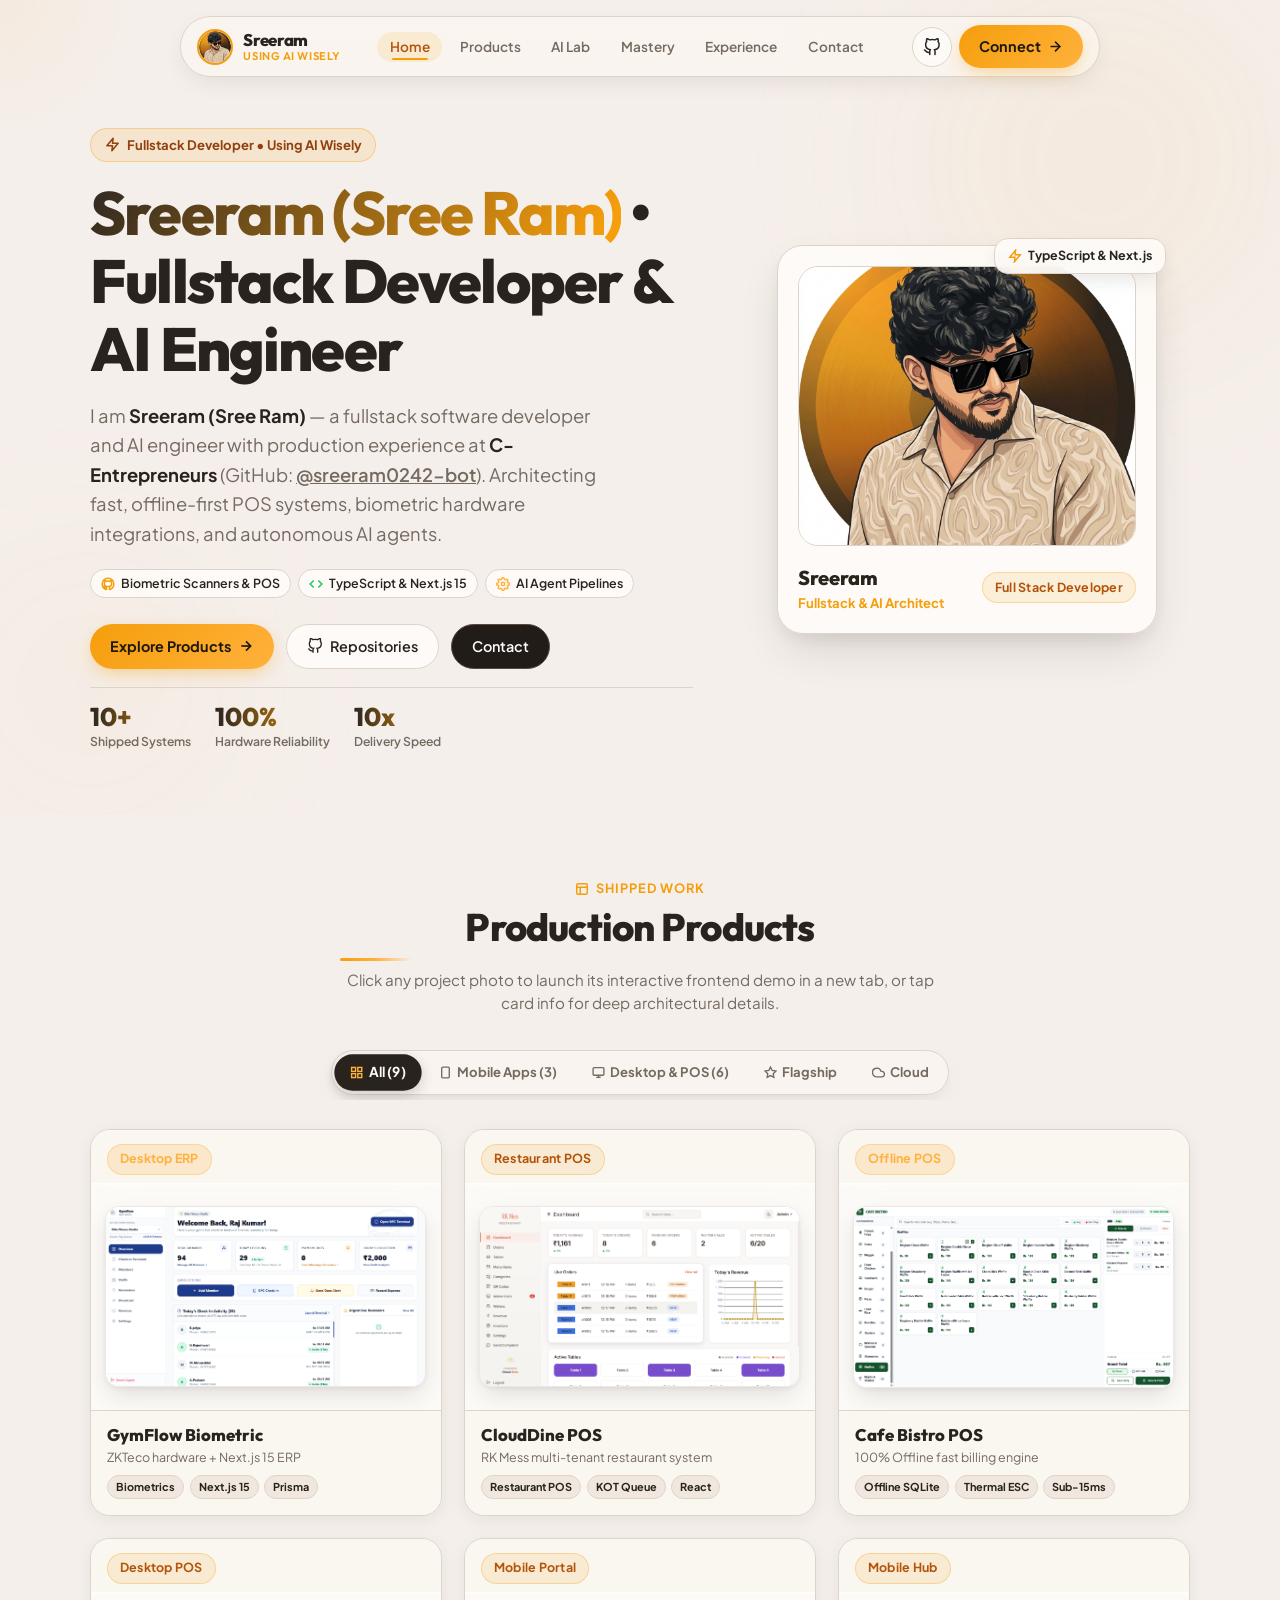
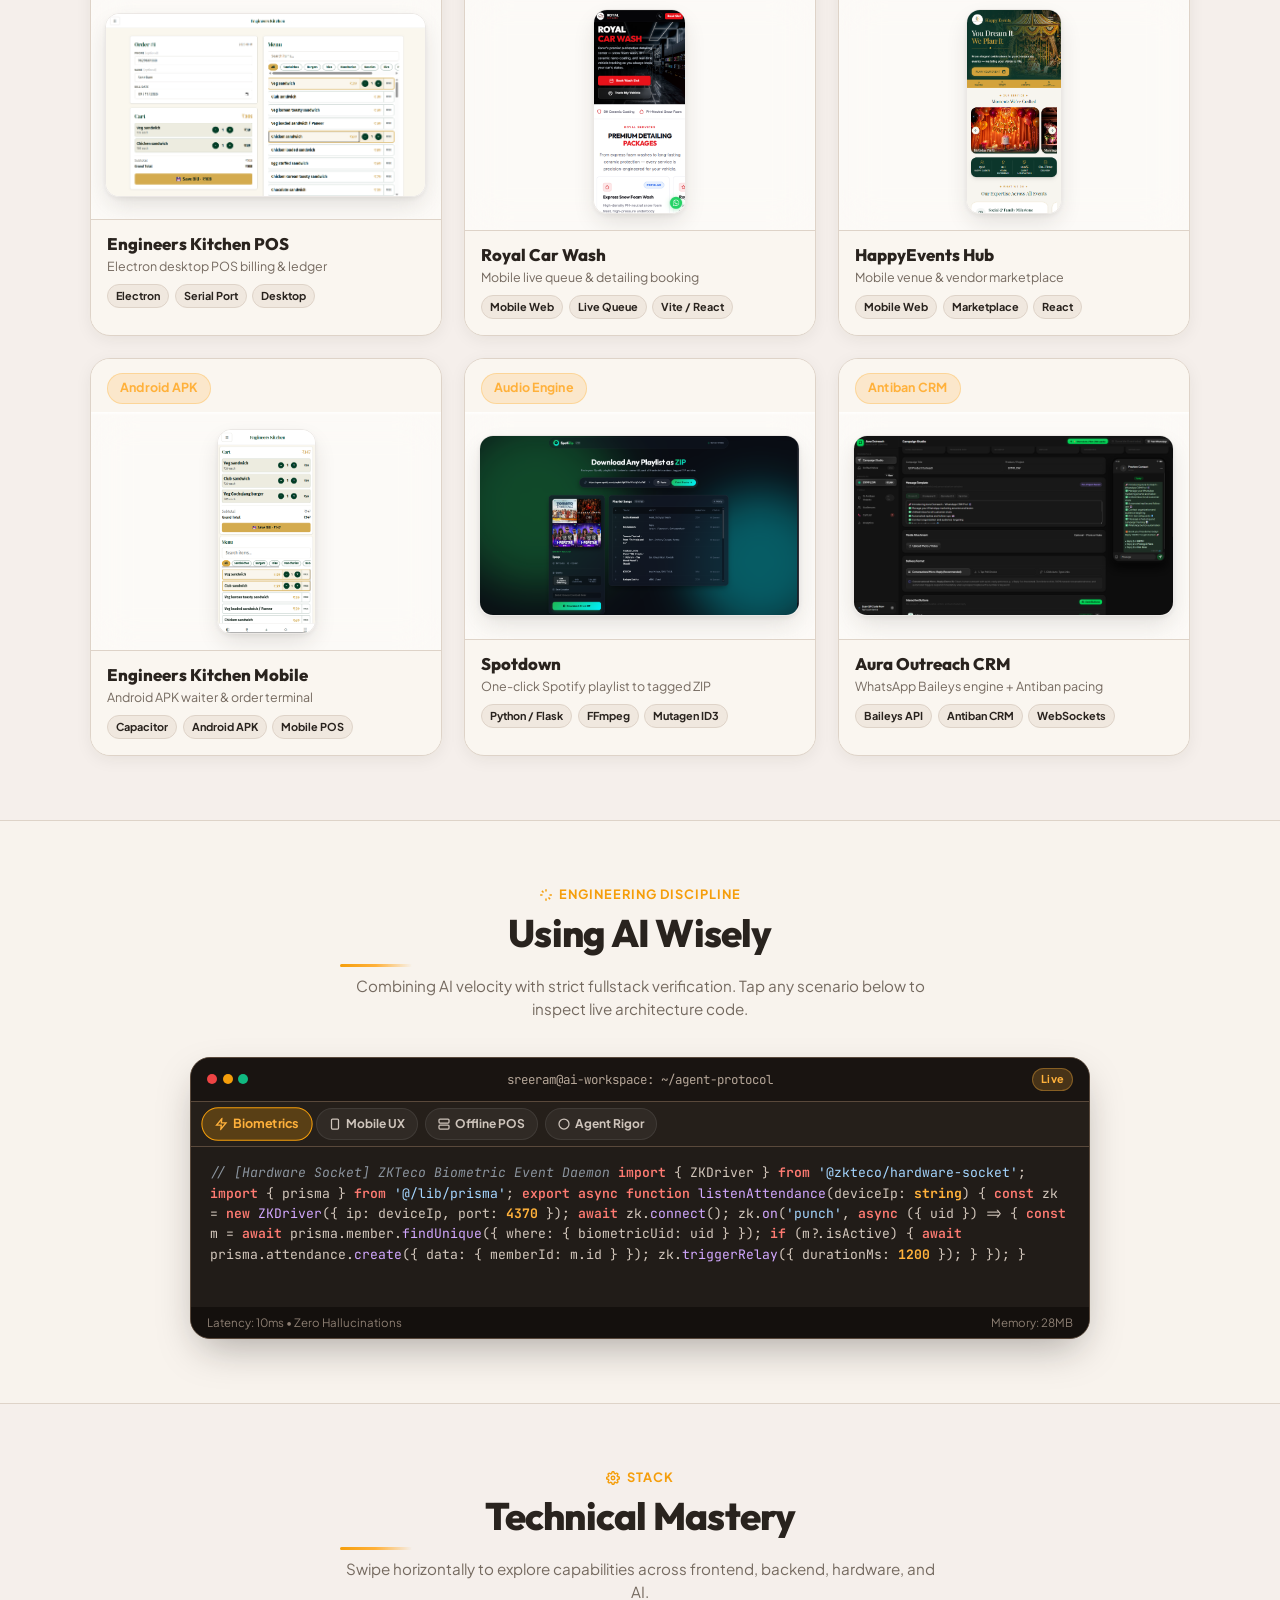
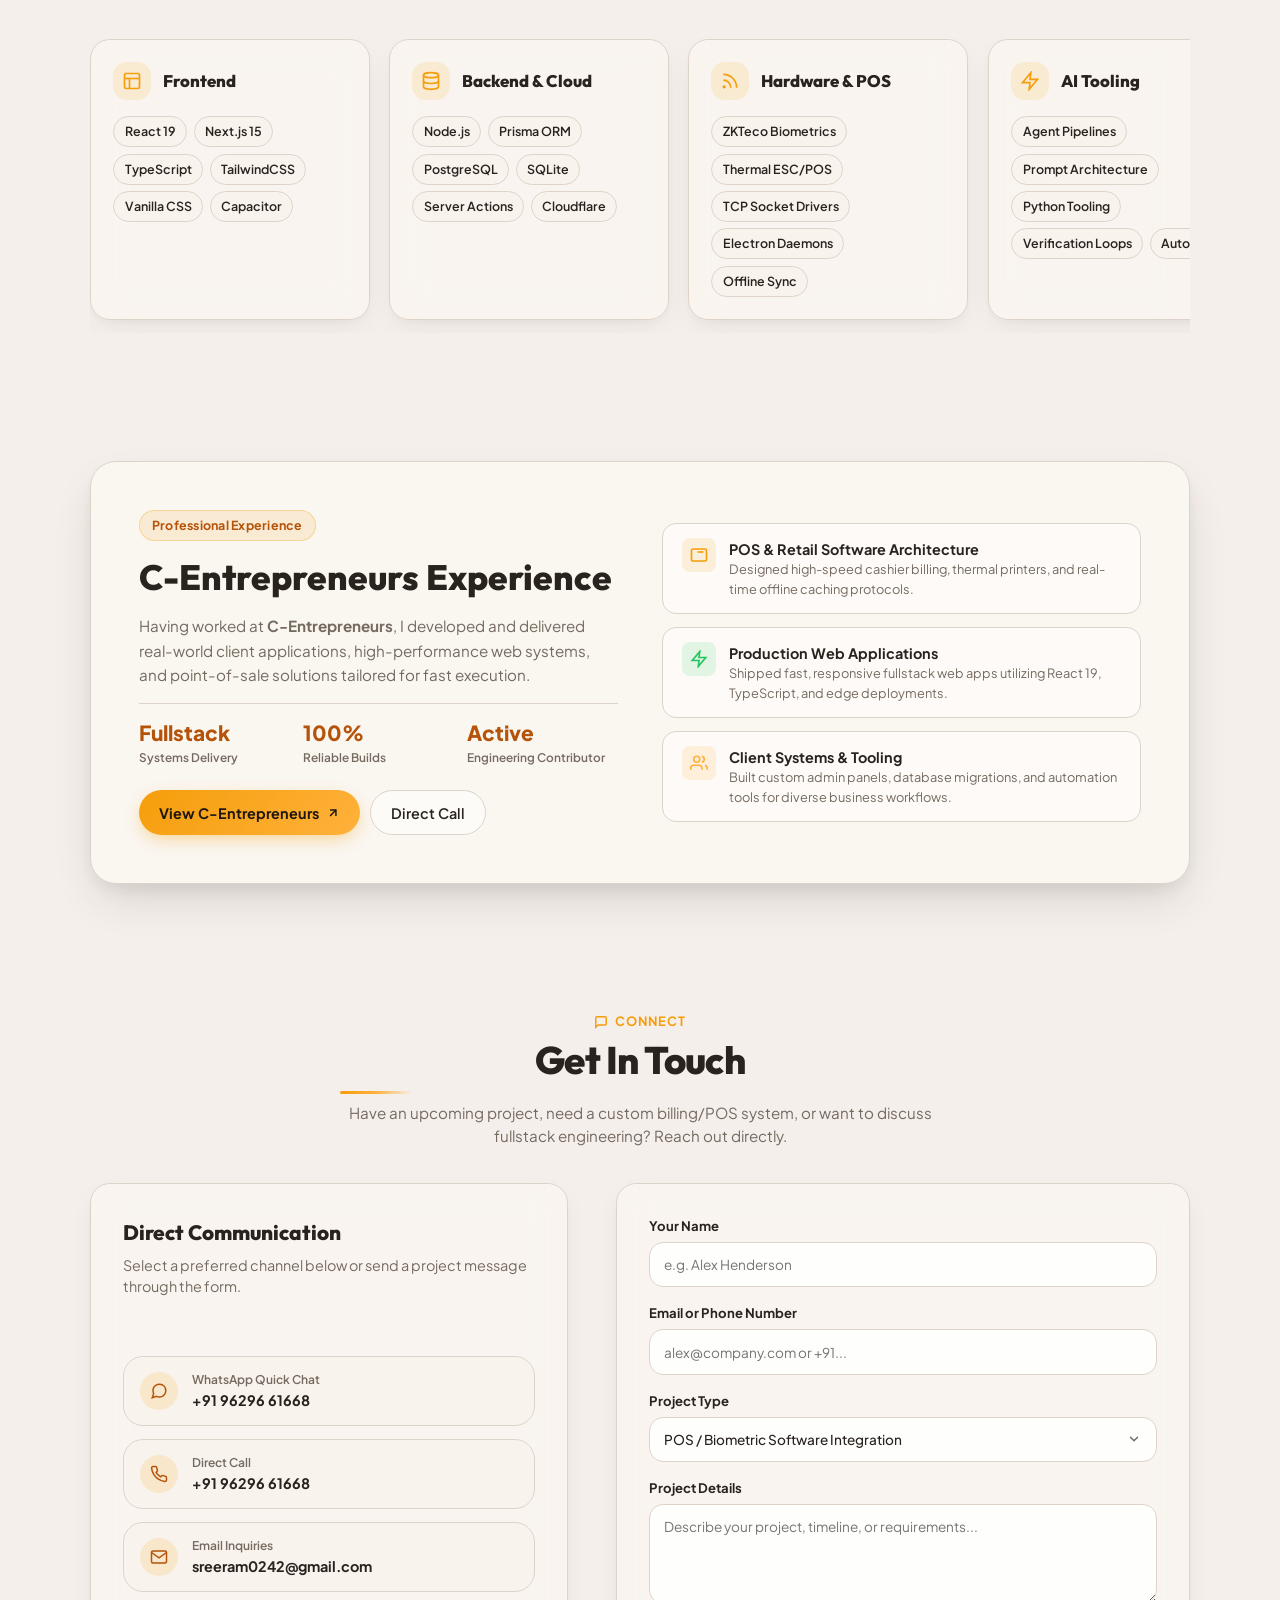
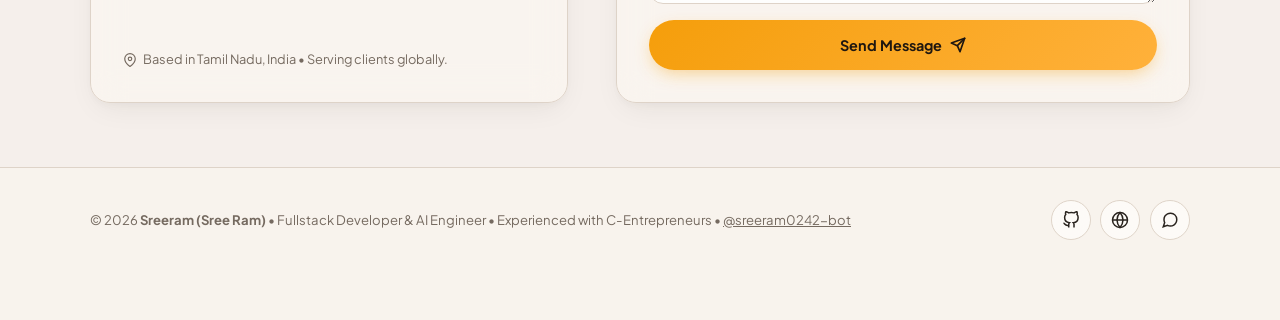
==== commit 016f7e4f: "feat(seo): complete high-ranking SEO suite with JSON-LD Person schema, robots.txt, sitemap.xml, Open" ====
--- a/index.html
+++ b/index.html
@@ -3,17 +3,108 @@
 <head>
   <meta charset="UTF-8">
   <meta name="viewport" content="width=device-width, initial-scale=1.0, maximum-scale=1.0, user-scalable=no, viewport-fit=cover">
-  <title>Sreeram | Fullstack Developer & AI Engineer</title>
-  <meta name="description" content="Portfolio of Sreeram — Fullstack Developer & AI Engineer. Experienced with C-Entrepreneurs. Specializing in high-performance web apps, POS systems, and agentic AI.">
+  <title>Sreeram (Sree Ram) | Fullstack Developer & AI Engineer Portfolio</title>
+  <meta name="description" content="Official portfolio of Sreeram (Sree Ram) — Fullstack Developer & AI Engineer with C-Entrepreneurs. Specializing in high-performance web applications, POS software architecture, Next.js, React, Node.js, and autonomous AI agent workflows.">
+  <meta name="keywords" content="Sreeram, Sree Ram, Sreeram developer, Sree Ram developer, Sreeram fullstack developer, Sreeram AI engineer, Sreeram portfolio, Sree Ram portfolio, Sreeram C-Entrepreneurs, sreeram0242, sreeram0242-bot, fullstack engineer, web developer, POS systems developer, React developer, Next.js portfolio">
+  <meta name="author" content="Sreeram (Sree Ram)">
+  <link rel="canonical" href="https://sree-ram.is-a.dev/">
   <meta name="theme-color" content="#F5EFEB">
+  <meta name="robots" content="index, follow, max-image-preview:large, max-snippet:-1, max-video-preview:-1">
+  <meta name="googlebot" content="index, follow, max-snippet:-1, max-image-preview:large">
+
+  <!-- OpenGraph / Social Meta Tags -->
+  <meta property="og:type" content="profile">
+  <meta property="og:title" content="Sreeram (Sree Ram) | Fullstack Developer & AI Engineer Portfolio">
+  <meta property="og:description" content="Official portfolio of Sreeram (Sree Ram) — Fullstack Developer & AI Engineer with C-Entrepreneurs. High-performance POS software, web apps, and AI systems.">
+  <meta property="og:url" content="https://sree-ram.is-a.dev/">
+  <meta property="og:site_name" content="Sreeram Portfolio">
+  <meta property="og:image" content="https://sree-ram.is-a.dev/assets/images/sreeram-avatar.png">
+  <meta property="og:image:alt" content="Sreeram Fullstack Developer and AI Engineer">
+  <meta property="profile:first_name" content="Sreeram">
+  <meta property="profile:username" content="sreeram0242-bot">
+
+  <!-- Twitter / X Meta Tags -->
+  <meta name="twitter:card" content="summary_large_image">
+  <meta name="twitter:title" content="Sreeram (Sree Ram) | Fullstack Developer & AI Engineer">
+  <meta name="twitter:description" content="Official portfolio of Sreeram (Sree Ram) — Fullstack Developer & AI Engineer with C-Entrepreneurs.">
+  <meta name="twitter:image" content="https://sree-ram.is-a.dev/assets/images/sreeram-avatar.png">
+
+  <!-- JSON-LD Structured Data (Schema.org) for Google Entity Graph -->
+  <script type="application/ld+json">
+  {
+    "@context": "https://schema.org",
+    "@graph": [
+      {
+        "@type": "Person",
+        "@id": "https://sree-ram.is-a.dev/#person",
+        "name": "Sreeram",
+        "alternateName": [
+          "Sree Ram",
+          "sreeram0242",
+          "sreeram0242-bot",
+          "Sreeram Developer",
+          "Sree Ram Developer",
+          "Sreeram Fullstack Developer",
+          "Sreeram AI Engineer"
+        ],
+        "jobTitle": "Fullstack Developer & AI Engineer",
+        "url": "https://sree-ram.is-a.dev",
+        "image": "https://sree-ram.is-a.dev/assets/images/sreeram-avatar.png",
+        "description": "Sreeram (Sree Ram) is a Fullstack Developer and AI Engineer experienced with C-Entrepreneurs, building offline-first POS systems, biometric hardware integrations, and autonomous AI agent workflows.",
+        "sameAs": [
+          "https://github.com/sreeram0242-bot",
+          "https://c-entrepreneur.vercel.app"
+        ],
+        "worksFor": {
+          "@type": "Organization",
+          "name": "C-Entrepreneurs",
+          "url": "https://c-entrepreneur.vercel.app"
+        },
+        "knowsAbout": [
+          "Fullstack Web Development",
+          "AI Agent Engineering",
+          "POS Software Architecture",
+          "React 19",
+          "Next.js 15",
+          "TypeScript",
+          "Node.js",
+          "Prisma ORM",
+          "SQLite",
+          "ZKTeco Biometrics",
+          "Thermal ESC/POS Printing"
+        ]
+      },
+      {
+        "@type": "WebSite",
+        "@id": "https://sree-ram.is-a.dev/#website",
+        "url": "https://sree-ram.is-a.dev",
+        "name": "Sreeram Portfolio | Sree Ram Developer",
+        "alternateName": "Sreeram Developer Portfolio",
+        "description": "Official developer portfolio of Sreeram (Sree Ram) — Fullstack Developer & AI Engineer.",
+        "publisher": {
+          "@id": "https://sree-ram.is-a.dev/#person"
+        }
+      },
+      {
+        "@type": "ProfilePage",
+        "@id": "https://sree-ram.is-a.dev/#profilepage",
+        "url": "https://sree-ram.is-a.dev",
+        "name": "Sreeram (Sree Ram) Developer Portfolio",
+        "mainEntity": {
+          "@id": "https://sree-ram.is-a.dev/#person"
+        }
+      }
+    ]
+  }
+  </script>
 
   <!-- Google Fonts -->
   <link rel="preconnect" href="https://fonts.googleapis.com">
   <link rel="preconnect" href="https://fonts.gstatic.com" crossorigin>
   <link href="https://fonts.googleapis.com/css2?family=JetBrains+Mono:wght@400;500;700&family=Outfit:wght@500;600;700;800&family=Plus+Jakarta+Sans:wght@400;500;600;700;800&display=swap" rel="stylesheet">
 
-  <link rel="stylesheet" href="style.css?v=20261004_2">
-  <link rel="stylesheet" href="animations.css?v=20261004_2">
+  <link rel="stylesheet" href="style.css?v=20261004_3">
+  <link rel="stylesheet" href="animations.css?v=20261004_3">
   <link rel="icon" type="image/png" href="assets/images/sreeram-avatar.png">
 </head>
 <body>
@@ -101,11 +192,11 @@
           </div>
 
           <h1 class="hero-title">
-            Architecting <span class="highlight-text">Fast Products</span> With Deep AI Rigor.
+            <span class="highlight-text">Sreeram (Sree Ram)</span> &bull; Fullstack Developer & AI Engineer
           </h1>
 
           <p class="hero-tagline">
-            I am <strong>Sreeram</strong>. Fullstack engineer with experience building client products at <strong>C-Entrepreneurs</strong>. I specialize in offline-first POS systems, biometric hardware integrations, and scalable cloud architectures.
+            I am <strong>Sreeram (Sree Ram)</strong> — a fullstack software developer and AI engineer with production experience at <strong>C-Entrepreneurs</strong> (GitHub: <a href="https://github.com/sreeram0242-bot" target="_blank" rel="noopener noreferrer" style="color: var(--primary); text-decoration: underline; font-weight: 600;">@sreeram0242-bot</a>). Architecting fast, offline-first POS systems, biometric hardware integrations, and autonomous AI agents.
           </p>
 
           <!-- Relocated Biometric & Hardware Badge into Specialization Strip -->
@@ -919,7 +1010,7 @@
   <footer class="footer">
     <div class="container footer-inner">
       <div class="footer-copy">
-        &copy; 2026 <strong>Sreeram</strong> &bull; Fullstack Developer &bull; Oracle Cloud Ready.
+        &copy; 2026 <strong>Sreeram (Sree Ram)</strong> &bull; Fullstack Developer &amp; AI Engineer &bull; Experienced with C-Entrepreneurs &bull; <a href="https://github.com/sreeram0242-bot" target="_blank" rel="noopener noreferrer" style="color: inherit; text-decoration: underline;">@sreeram0242-bot</a>
       </div>
 
       <div class="footer-socials">
